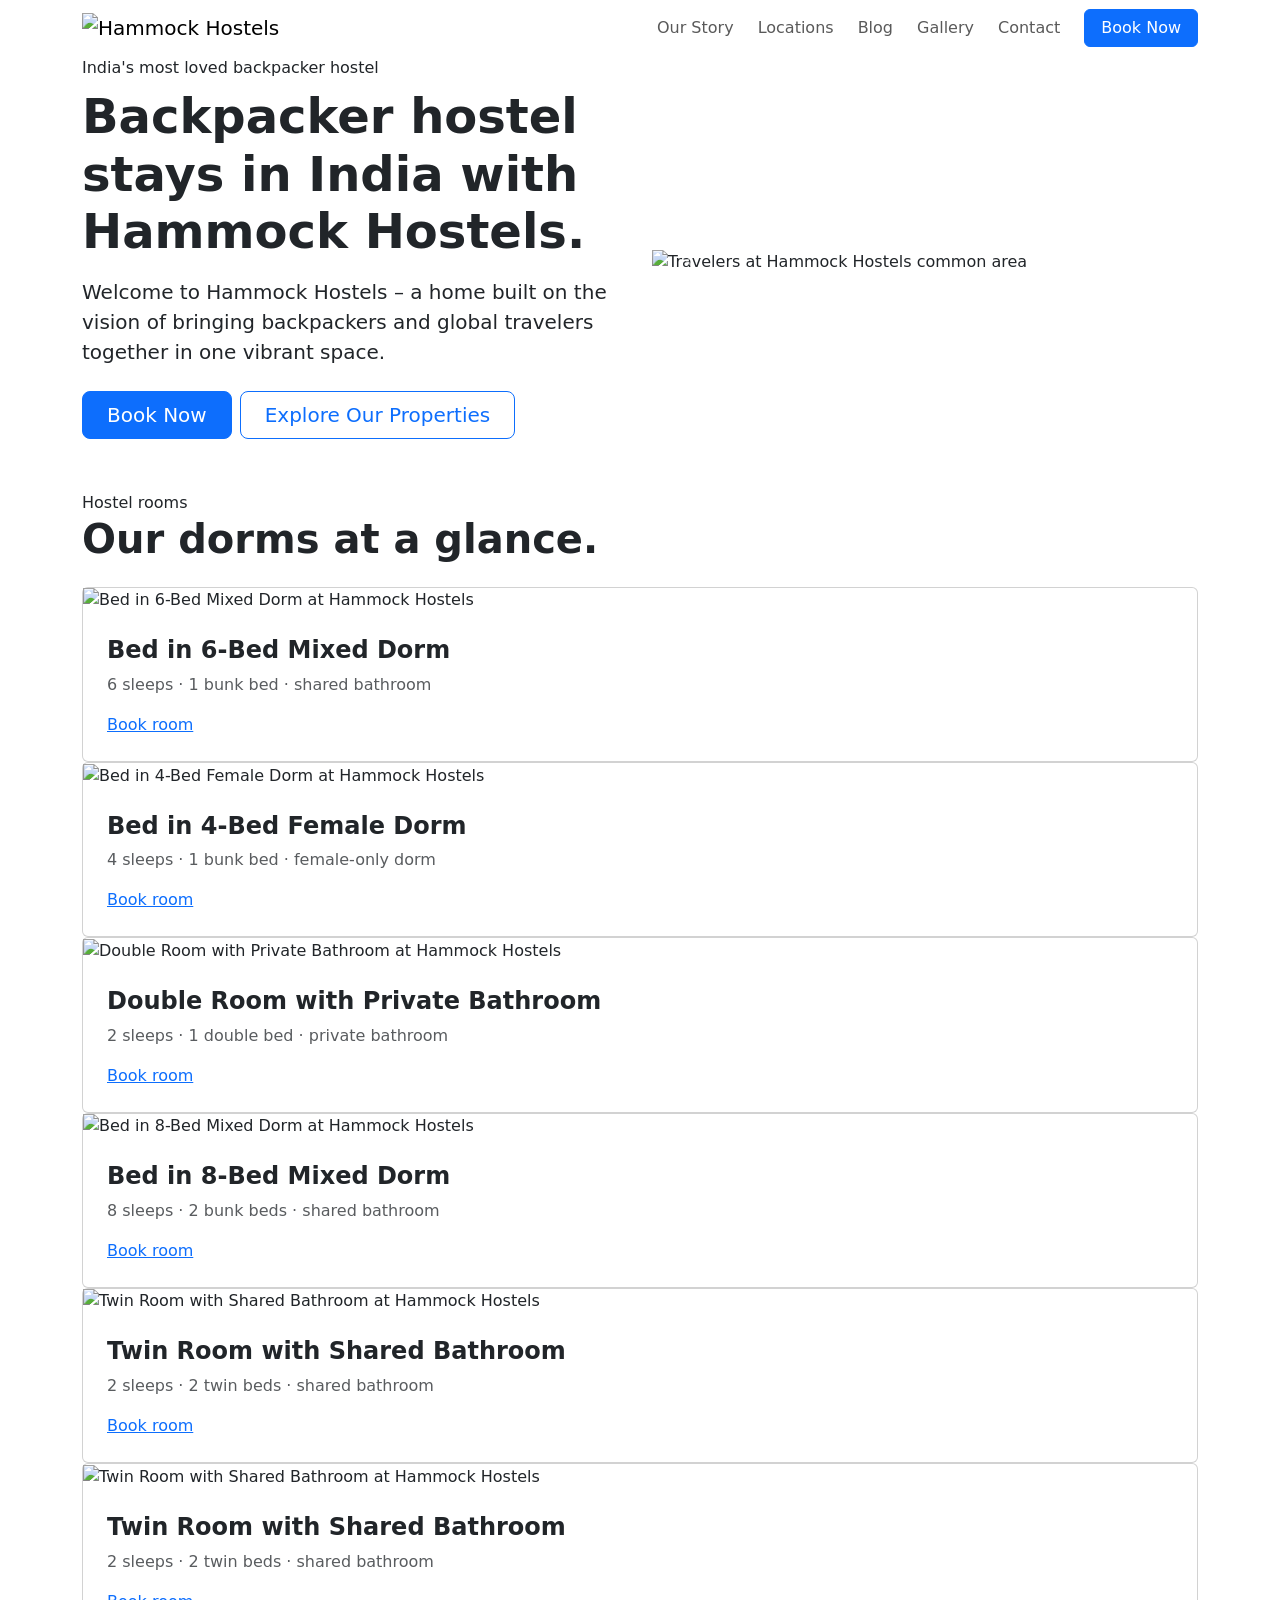
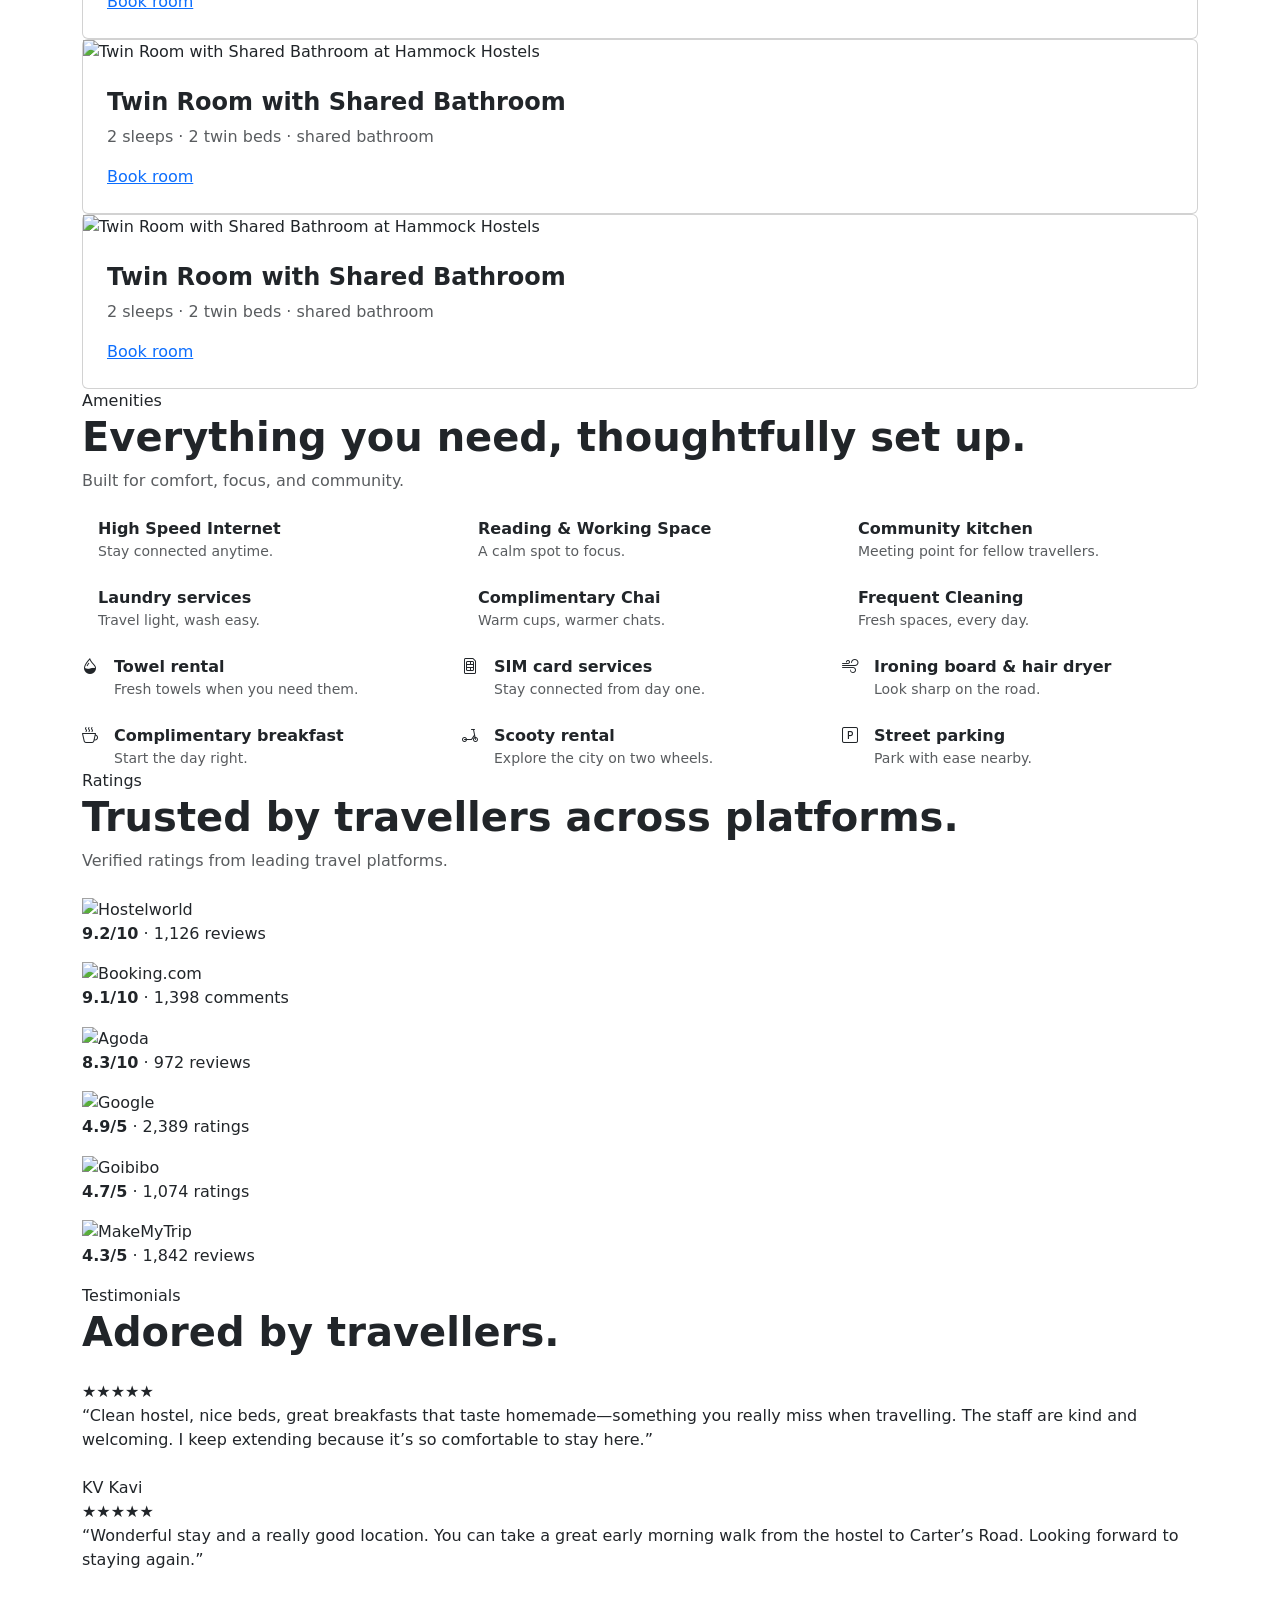
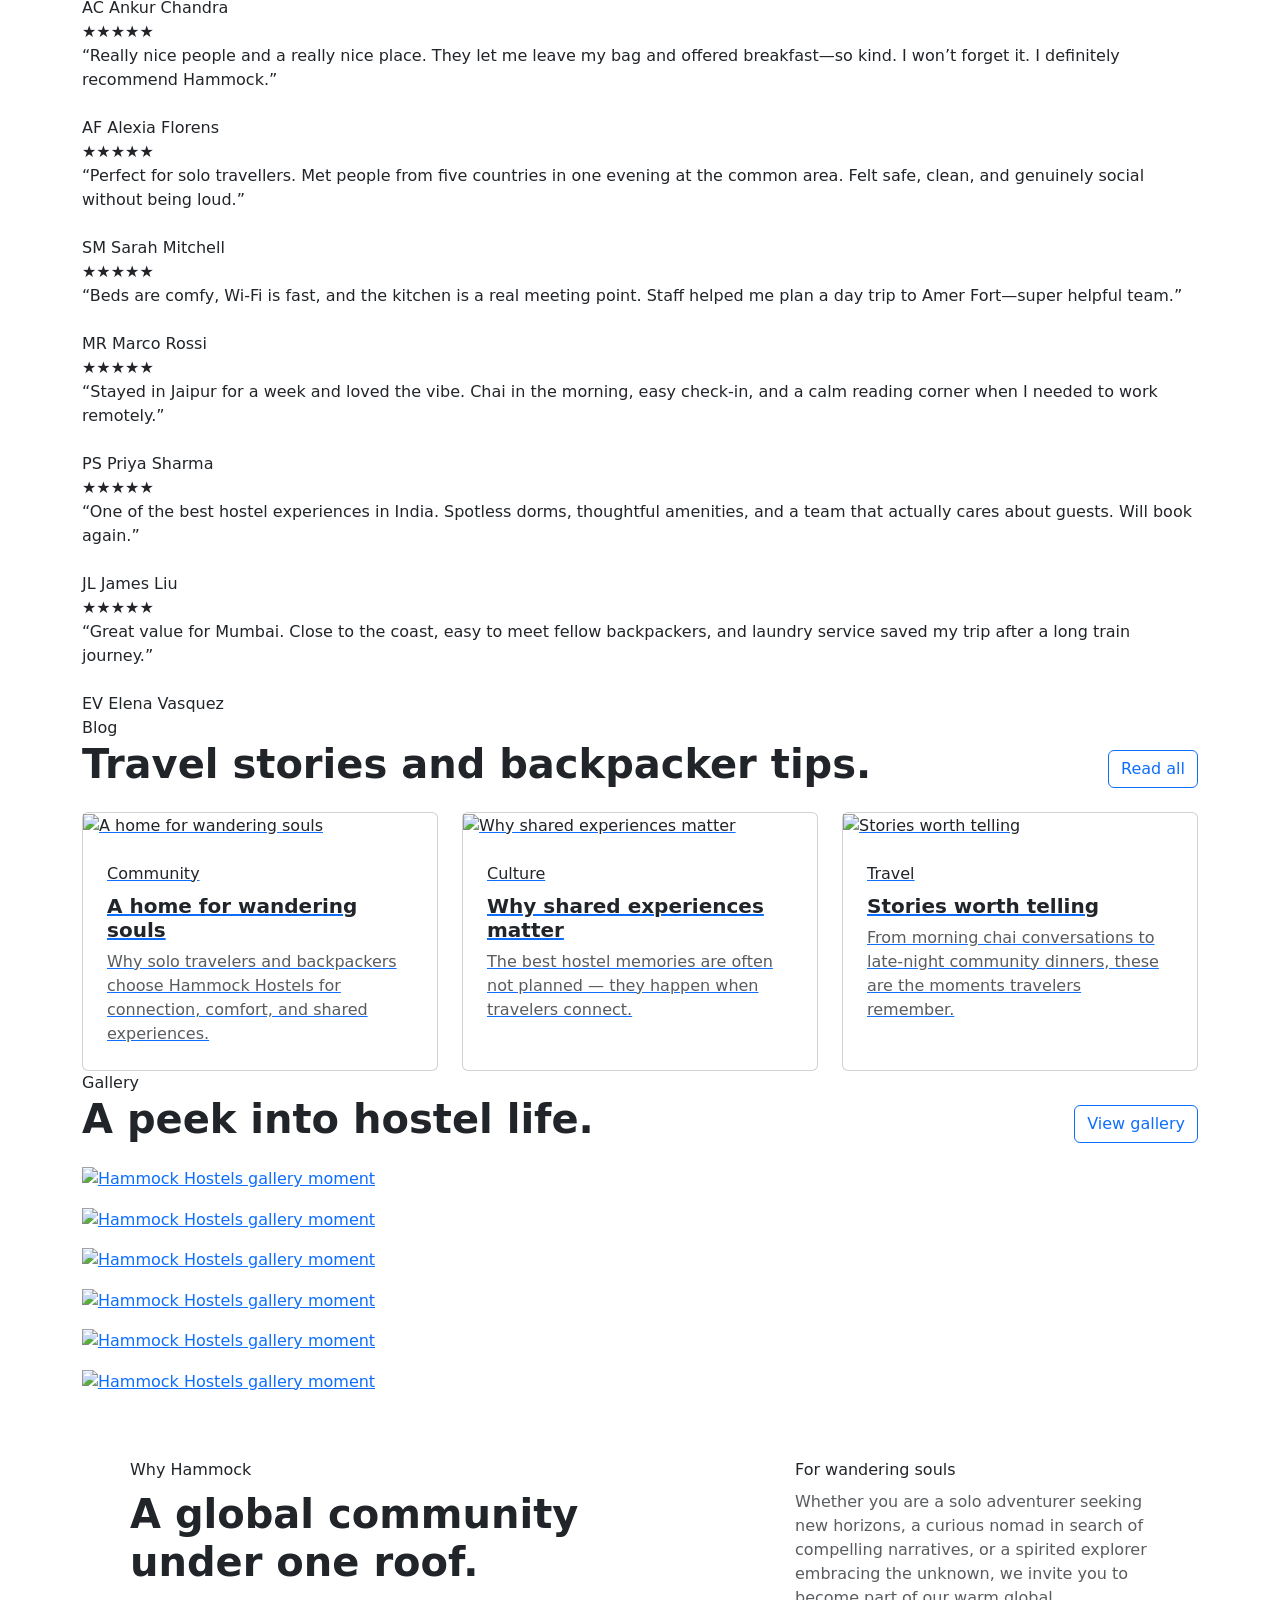
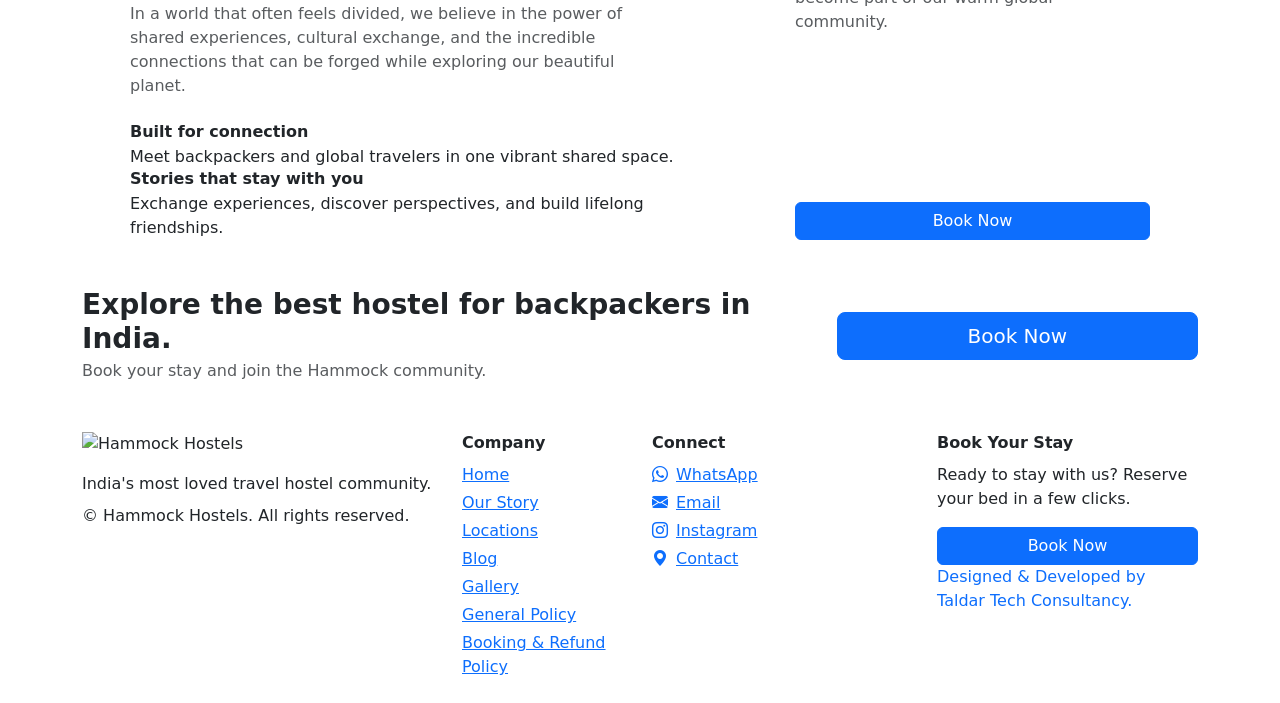
==== index.html @ 4b9c912d "Update navigation links across multiple pages to replace "Our Locations" with "Locations" for improv" ====
<!doctype html>
<html lang="en">
  <head>
    <meta charset="utf-8" />
    <meta name="viewport" content="width=device-width, initial-scale=1" />
    <title>Hammock Hostels | Backpacker Hostel in India</title>
    <meta name="description" content="Stay at Hammock Hostels in India for clean rooms, social spaces, fast Wi-Fi, and a vibrant backpacker community in Jaipur and Mumbai." />

    <link rel="canonical" href="https://hammockhostels.com/" />
    <meta name="robots" content="index, follow" />
    <meta name="author" content="Hammock Hostels" />
    <meta property="og:title" content="Hammock Hostels | Backpacker Hostel in India" />
    <meta property="og:description" content="Stay at Hammock Hostels in India for clean rooms, social spaces, fast Wi-Fi, and a vibrant backpacker community in Jaipur and Mumbai." />
    <meta property="og:type" content="website" />
    <meta property="og:url" content="https://hammockhostels.com/index.html" />
    <meta property="og:image" content="https://hammockhostels.com/assets/logo/hammock-logo-without-letter.png" />
    <meta property="og:site_name" content="Hammock Hostels" />
    <meta name="twitter:card" content="summary_large_image" />
    <meta name="twitter:title" content="Hammock Hostels | Backpacker Hostel in India" />
    <meta name="twitter:description" content="Stay at Hammock Hostels in India for clean rooms, social spaces, fast Wi-Fi, and a vibrant backpacker community in Jaipur and Mumbai." />
    <meta name="twitter:image" content="https://hammockhostels.com/assets/logo/hammock-logo-without-letter.png" />
    <link rel="preload" as="image" href="assets/images/homepage-slider/07.webp" type="image/webp" />


    <link rel="icon" href="assets/logo/hammock-logo-without-letter.png" />
    <link href="https://cdn.jsdelivr.net/npm/bootstrap@5.3.3/dist/css/bootstrap.min.css" rel="stylesheet" />
    <link href="https://cdn.jsdelivr.net/npm/bootstrap-icons@1.11.3/font/bootstrap-icons.min.css" rel="stylesheet" />
    <link href="assets/css/style.css" rel="stylesheet" />
  </head>
  <body class="home-page">
    <nav class="navbar navbar-expand-lg navbar-glass sticky-top">
      <div class="container">
        <a class="navbar-brand d-flex align-items-center gap-2" href="index.html">
          <img loading="lazy" decoding="async" class="brand-logo" src="assets/logo/hammock-logo.png" alt="Hammock Hostels" />
        </a>
        <button class="navbar-toggler" type="button" data-bs-toggle="collapse" data-bs-target="#nav">
          <span class="navbar-toggler-icon"></span>
        </button>
        <div id="nav" class="collapse navbar-collapse">
          <ul class="navbar-nav ms-auto align-items-lg-center gap-lg-2">
            <li class="nav-item"><a class="nav-link" data-nav href="about.html">Our Story</a></li>
            <li class="nav-item"><a class="nav-link" data-nav href="properties.html">Locations</a></li>
            <li class="nav-item"><a class="nav-link" data-nav href="blog.html">Blog</a></li>
            <li class="nav-item"><a class="nav-link" data-nav href="gallery.html">Gallery</a></li>
            <li class="nav-item"><a class="nav-link" data-nav href="contact.html">Contact</a></li>
            <li class="nav-item ms-lg-2">
              <a class="btn btn-primary px-3" data-book-now href="https://live.ipms247.com/booking/book-rooms-hammockhostels">Book Now</a>
            </li>
          </ul>
        </div>
      </div>
    </nav>

    <header class="hero">
      <div class="container">
        <div class="row g-4 align-items-center">
          <div class="col-lg-6">
            <div class="section-heading">
              <div class="section-kicker mb-2">India's most loved backpacker hostel</div>
              <h1 class="display-5 fw-bold display-hero mb-3">Backpacker hostel stays in India with Hammock Hostels.</h1>
              <div class="hero-intro mb-4">
                <p class="lead mb-3">
                  Welcome to Hammock Hostels – a home built on the vision of bringing backpackers and global travelers together in one vibrant space.
                </p>
              </div>
              <div class="d-flex flex-wrap gap-2">
                <a class="btn btn-primary btn-lg px-4" data-book-now href="https://live.ipms247.com/booking/book-rooms-hammockhostels">Book Now</a>
                <a class="btn btn-outline-primary btn-lg px-4" href="properties.html">Explore Our Properties</a>
              </div>
              <div class="d-flex flex-wrap gap-2 mt-4">
                <span class="badge rounded-pill badge-soft px-3 py-2">Google Maps rated 4.9+ stars</span>
                <span class="badge rounded-pill badge-soft px-3 py-2">Community-driven stays</span>
              </div>
            </div>
          </div>
          <div class="col-lg-6">
            <div class="hero-media hero-media-carousel">
              <div
                id="heroCarousel"
                class="carousel slide carousel-fade hero-carousel"
                data-hero-carousel
                data-bs-ride="carousel"
                data-bs-interval="5000"
                data-bs-pause="hover"
              >
                <div class="carousel-indicators">
                  <button type="button" data-bs-target="#heroCarousel" data-bs-slide-to="0" class="active" aria-current="true" aria-label="Slide 1"></button>
                  <button type="button" data-bs-target="#heroCarousel" data-bs-slide-to="1" aria-label="Slide 2"></button>
                  <button type="button" data-bs-target="#heroCarousel" data-bs-slide-to="2" aria-label="Slide 3"></button>
                  <button type="button" data-bs-target="#heroCarousel" data-bs-slide-to="3" aria-label="Slide 4"></button>
                  <button type="button" data-bs-target="#heroCarousel" data-bs-slide-to="4" aria-label="Slide 5"></button>
                </div>
                <div class="carousel-inner">
                  <div class="carousel-item active">
                    <img loading="eager" fetchpriority="high" decoding="async" src="assets/images/homepage-slider/07.webp" alt="Travelers at Hammock Hostels common area" />
                  </div>
                  <div class="carousel-item">
                    <img loading="lazy" decoding="async" src="assets/images/homepage-slider/13.webp" alt="Social spaces at Hammock Hostels" />
                  </div>
                  <div class="carousel-item">
                    <img loading="lazy" decoding="async" src="assets/images/homepage-slider/14.webp" alt="Community moments at Hammock Hostels" />
                  </div>
                  <div class="carousel-item">
                    <img loading="lazy" decoding="async" src="assets/images/homepage-slider/15.webp" alt="Backpacker stay at Hammock Hostels Mumbai" />
                  </div>
                  <div class="carousel-item">
                    <img loading="lazy" decoding="async" src="assets/images/homepage-slider/16.webp" alt="Hammock Hostels Jaipur property" />
                  </div>
                </div>
                <button class="carousel-control-prev" type="button" data-bs-target="#heroCarousel" data-bs-slide="prev" aria-label="Previous slide">
                  <span class="carousel-control-prev-icon" aria-hidden="true"></span>
                </button>
                <button class="carousel-control-next" type="button" data-bs-target="#heroCarousel" data-bs-slide="next" aria-label="Next slide">
                  <span class="carousel-control-next-icon" aria-hidden="true"></span>
                </button>
              </div>
            </div>
            <div class="hero-icons">
              <img loading="lazy" decoding="async" src="assets/icons/logo-pack/Asset_11-94598e03-cb6a-4541-b129-468616b7a096.png" alt="" aria-hidden="true" />
              <img loading="lazy" decoding="async" src="assets/icons/logo-pack/Asset_9-e69c7429-95c8-4aff-b048-982363dd1287.png" alt="" aria-hidden="true" />
              <img loading="lazy" decoding="async" src="assets/icons/logo-pack/Asset_1-8004dfca-614c-4bbd-b723-f529a4e9897b.png" alt="" aria-hidden="true" />
            </div>
          </div>
        </div>
      </div>
    </header>

    <section class="section">
      <div class="container">
        <div class="section-heading mb-4">
          <div class="section-kicker">Hostel rooms</div>
          <h2 class="h1 fw-bold mb-0">Our dorms at a glance.</h2>
        </div>
        <!--
          FEATURED ROOM CARD (template)
          Duplicate a .room-slide block inside .room-track to add more room types.
          Update: image, title, meta line, and booking link.
        -->
        <div class="room-slider" data-room-slider>
          <div class="room-track">
            <div class="room-slide">
              <article class="card card-soft featured-room-card h-100">
                <div class="property-thumb featured-room-media">
                  <img loading="lazy" decoding="async" src="assets/images/homepage-rooms/01.webp" alt="Bed in 6-Bed Mixed Dorm at Hammock Hostels" />
                </div>
                <div class="card-body p-4 d-flex flex-column">
                  <h3 class="h4 fw-bold mb-2">Bed in 6-Bed Mixed Dorm</h3>
                  <p class="featured-room-meta text-muted mb-3">6 sleeps · 1 bunk bed · shared bathroom</p>
                  <div class="mt-auto">
                    <a class="featured-room-link" data-book-now href="https://live.ipms247.com/booking/book-rooms-hammockhostels">Book room</a>
                  </div>
                </div>
              </article>
            </div>
            <div class="room-slide">
              <article class="card card-soft featured-room-card h-100">
                <div class="property-thumb featured-room-media">
                  <img loading="lazy" decoding="async" src="assets/images/homepage-rooms/02.webp" alt="Bed in 4-Bed Female Dorm at Hammock Hostels" />
                </div>
                <div class="card-body p-4 d-flex flex-column">
                  <h3 class="h4 fw-bold mb-2">Bed in 4-Bed Female Dorm</h3>
                  <p class="featured-room-meta text-muted mb-3">4 sleeps · 1 bunk bed · female-only dorm</p>
                  <div class="mt-auto">
                    <a class="featured-room-link" data-book-now href="https://live.ipms247.com/booking/book-rooms-hammockhostels">Book room</a>
                  </div>
                </div>
              </article>
            </div>
            <div class="room-slide">
              <article class="card card-soft featured-room-card h-100">
                <div class="property-thumb featured-room-media">
                  <img loading="lazy" decoding="async" src="assets/images/homepage-rooms/03.webp" alt="Double Room with Private Bathroom at Hammock Hostels" />
                </div>
                <div class="card-body p-4 d-flex flex-column">
                  <h3 class="h4 fw-bold mb-2">Double Room with Private Bathroom</h3>
                  <p class="featured-room-meta text-muted mb-3">2 sleeps · 1 double bed · private bathroom</p>
                  <div class="mt-auto">
                    <a class="featured-room-link" data-book-now href="https://live.ipms247.com/booking/book-rooms-hammockhostels">Book room</a>
                  </div>
                </div>
              </article>
            </div>
            <div class="room-slide">
              <article class="card card-soft featured-room-card h-100">
                <div class="property-thumb featured-room-media">
                  <img loading="lazy" decoding="async" src="assets/images/homepage-rooms/04.webp" alt="Bed in 8-Bed Mixed Dorm at Hammock Hostels" />
                </div>
                <div class="card-body p-4 d-flex flex-column">
                  <h3 class="h4 fw-bold mb-2">Bed in 8-Bed Mixed Dorm</h3>
                  <p class="featured-room-meta text-muted mb-3">8 sleeps · 2 bunk beds · shared bathroom</p>
                  <div class="mt-auto">
                    <a class="featured-room-link" data-book-now href="https://live.ipms247.com/booking/book-rooms-hammockhostels">Book room</a>
                  </div>
                </div>
              </article>
            </div>
            <div class="room-slide">
              <article class="card card-soft featured-room-card h-100">
                <div class="property-thumb featured-room-media">
                  <img loading="lazy" decoding="async" src="assets/images/homepage-rooms/05.webp" alt="Twin Room with Shared Bathroom at Hammock Hostels" />
                </div>
                <div class="card-body p-4 d-flex flex-column">
                  <h3 class="h4 fw-bold mb-2">Twin Room with Shared Bathroom</h3>
                  <p class="featured-room-meta text-muted mb-3">2 sleeps · 2 twin beds · shared bathroom</p>
                  <div class="mt-auto">
                    <a class="featured-room-link" data-book-now href="https://live.ipms247.com/booking/book-rooms-hammockhostels">Book room</a>
                  </div>
                </div>
              </article>
            </div>
            <div class="room-slide">
              <article class="card card-soft featured-room-card h-100">
                <div class="property-thumb featured-room-media">
                  <img loading="lazy" decoding="async" src="assets/images/homepage-rooms/06.webp" alt="Twin Room with Shared Bathroom at Hammock Hostels" />
                </div>
                <div class="card-body p-4 d-flex flex-column">
                  <h3 class="h4 fw-bold mb-2">Twin Room with Shared Bathroom</h3>
                  <p class="featured-room-meta text-muted mb-3">2 sleeps · 2 twin beds · shared bathroom</p>
                  <div class="mt-auto">
                    <a class="featured-room-link" data-book-now href="https://live.ipms247.com/booking/book-rooms-hammockhostels">Book room</a>
                  </div>
                </div>
              </article>
            </div>
            <div class="room-slide">
              <article class="card card-soft featured-room-card h-100">
                <div class="property-thumb featured-room-media">
                  <img loading="lazy" decoding="async" src="assets/images/homepage-rooms/07.webp" alt="Twin Room with Shared Bathroom at Hammock Hostels" />
                </div>
                <div class="card-body p-4 d-flex flex-column">
                  <h3 class="h4 fw-bold mb-2">Twin Room with Shared Bathroom</h3>
                  <p class="featured-room-meta text-muted mb-3">2 sleeps · 2 twin beds · shared bathroom</p>
                  <div class="mt-auto">
                    <a class="featured-room-link" data-book-now href="https://live.ipms247.com/booking/book-rooms-hammockhostels">Book room</a>
                  </div>
                </div>
              </article>
            </div>
            <div class="room-slide">
              <article class="card card-soft featured-room-card h-100">
                <div class="property-thumb featured-room-media">
                  <img loading="lazy" decoding="async" src="assets/images/homepage-rooms/08.webp" alt="Twin Room with Shared Bathroom at Hammock Hostels" />
                </div>
                <div class="card-body p-4 d-flex flex-column">
                  <h3 class="h4 fw-bold mb-2">Twin Room with Shared Bathroom</h3>
                  <p class="featured-room-meta text-muted mb-3">2 sleeps · 2 twin beds · shared bathroom</p>
                  <div class="mt-auto">
                    <a class="featured-room-link" data-book-now href="https://live.ipms247.com/booking/book-rooms-hammockhostels">Book room</a>
                  </div>
                </div>
              </article>
            </div>
          </div>
        </div>
      </div>
    </section>

    <section class="section pt-0">
      <div class="container">
        <div class="section-heading mb-4">
          <div class="section-kicker">Amenities</div>
          <h2 class="h1 fw-bold mb-2">Everything you need, thoughtfully set up.</h2>
          <p class="text-muted mb-0">Built for comfort, focus, and community.</p>
        </div>
        <div class="row g-3 g-md-4 amenities-grid">
          <div class="col-12 col-sm-6 col-lg-4">
            <div class="icon-tile">
              <div class="d-flex gap-3">
                <div class="icon-circle"><img src="assets/icons/wifi.png" alt="" aria-hidden="true" /></div>
                <div>
                  <div class="fw-semibold">High Speed Internet</div>
                  <div class="text-muted small">Stay connected anytime.</div>
                </div>
              </div>
            </div>
          </div>
          <div class="col-12 col-sm-6 col-lg-4">
            <div class="icon-tile">
              <div class="d-flex gap-3">
                <div class="icon-circle"><img src="assets/icons/laptop.png" alt="" aria-hidden="true" /></div>
                <div>
                  <div class="fw-semibold">Reading &amp; Working Space</div>
                  <div class="text-muted small">A calm spot to focus.</div>
                </div>
              </div>
            </div>
          </div>
          <div class="col-12 col-sm-6 col-lg-4">
            <div class="icon-tile">
              <div class="d-flex gap-3">
                <div class="icon-circle"><img src="assets/icons/kitchen.png" alt="" aria-hidden="true" /></div>
                <div>
                  <div class="fw-semibold">Community kitchen</div>
                  <div class="text-muted small">Meeting point for fellow travellers.</div>
                </div>
              </div>
            </div>
          </div>
          <div class="col-12 col-sm-6 col-lg-4">
            <div class="icon-tile">
              <div class="d-flex gap-3">
                <div class="icon-circle"><img src="assets/icons/washing.png" alt="" aria-hidden="true" /></div>
                <div>
                  <div class="fw-semibold">Laundry services</div>
                  <div class="text-muted small">Travel light, wash easy.</div>
                </div>
              </div>
            </div>
          </div>
          <div class="col-12 col-sm-6 col-lg-4">
            <div class="icon-tile">
              <div class="d-flex gap-3">
                <div class="icon-circle"><img src="assets/icons/tea.png" alt="" aria-hidden="true" /></div>
                <div>
                  <div class="fw-semibold">Complimentary Chai</div>
                  <div class="text-muted small">Warm cups, warmer chats.</div>
                </div>
              </div>
            </div>
          </div>
          <div class="col-12 col-sm-6 col-lg-4">
            <div class="icon-tile">
              <div class="d-flex gap-3">
                <div class="icon-circle"><img src="assets/icons/cleaning.png" alt="" aria-hidden="true" /></div>
                <div>
                  <div class="fw-semibold">Frequent Cleaning</div>
                  <div class="text-muted small">Fresh spaces, every day.</div>
                </div>
              </div>
            </div>
          </div>
          <div class="col-12 col-sm-6 col-lg-4">
            <div class="icon-tile">
              <div class="d-flex gap-3">
                <div class="icon-circle" aria-hidden="true"><i class="bi bi-droplet-half"></i></div>
                <div>
                  <div class="fw-semibold">Towel rental</div>
                  <div class="text-muted small">Fresh towels when you need them.</div>
                </div>
              </div>
            </div>
          </div>
          <div class="col-12 col-sm-6 col-lg-4">
            <div class="icon-tile">
              <div class="d-flex gap-3">
                <div class="icon-circle" aria-hidden="true"><i class="bi bi-sim"></i></div>
                <div>
                  <div class="fw-semibold">SIM card services</div>
                  <div class="text-muted small">Stay connected from day one.</div>
                </div>
              </div>
            </div>
          </div>
          <div class="col-12 col-sm-6 col-lg-4">
            <div class="icon-tile">
              <div class="d-flex gap-3">
                <div class="icon-circle" aria-hidden="true"><i class="bi bi-wind"></i></div>
                <div>
                  <div class="fw-semibold">Ironing board &amp; hair dryer</div>
                  <div class="text-muted small">Look sharp on the road.</div>
                </div>
              </div>
            </div>
          </div>
          <div class="col-12 col-sm-6 col-lg-4">
            <div class="icon-tile">
              <div class="d-flex gap-3">
                <div class="icon-circle" aria-hidden="true"><i class="bi bi-cup-hot"></i></div>
                <div>
                  <div class="fw-semibold">Complimentary breakfast</div>
                  <div class="text-muted small">Start the day right.</div>
                </div>
              </div>
            </div>
          </div>
          <div class="col-12 col-sm-6 col-lg-4">
            <div class="icon-tile">
              <div class="d-flex gap-3">
                <div class="icon-circle" aria-hidden="true"><i class="bi bi-scooter"></i></div>
                <div>
                  <div class="fw-semibold">Scooty rental</div>
                  <div class="text-muted small">Explore the city on two wheels.</div>
                </div>
              </div>
            </div>
          </div>
          <div class="col-12 col-sm-6 col-lg-4">
            <div class="icon-tile">
              <div class="d-flex gap-3">
                <div class="icon-circle" aria-hidden="true"><i class="bi bi-p-square"></i></div>
                <div>
                  <div class="fw-semibold">Street parking</div>
                  <div class="text-muted small">Park with ease nearby.</div>
                </div>
              </div>
            </div>
          </div>
        </div>
      </div>
    </section>

    <section class="section pt-0">
      <div class="container">
        <div class="section-heading mb-4">
          <div class="section-kicker">Ratings</div>
          <h2 class="h1 fw-bold mb-2">Trusted by travellers across platforms.</h2>
          <p class="text-muted mb-0">Verified ratings from leading travel platforms.</p>
        </div>
        <div class="rating-slider" data-rating-slider>
          <div class="rating-track">
            <article class="rating-item">
              <img loading="lazy" decoding="async" src="assets/rating/hw.png" alt="Hostelworld" />
              <p><strong>9.2/10</strong> · 1,126 reviews</p>
            </article>
            <article class="rating-item">
              <img loading="lazy" decoding="async" src="assets/rating/bookingcom.png" alt="Booking.com" />
              <p><strong>9.1/10</strong> · 1,398 comments</p>
            </article>
            <article class="rating-item">
              <img loading="lazy" decoding="async" src="assets/rating/agoda.png" alt="Agoda" />
              <p><strong>8.3/10</strong> · 972 reviews</p>
            </article>
            <article class="rating-item">
              <img loading="lazy" decoding="async" src="assets/rating/google.png" alt="Google" />
              <p><strong>4.9/5</strong> · 2,389 ratings</p>
            </article>
            <article class="rating-item">
              <img loading="lazy" decoding="async" src="assets/rating/goibibo.png" alt="Goibibo" />
              <p><strong>4.7/5</strong> · 1,074 ratings</p>
            </article>
            <article class="rating-item">
              <img loading="lazy" decoding="async" src="assets/rating/mmt.png" alt="MakeMyTrip" />
              <p><strong>4.3/5</strong> · 1,842 reviews</p>
            </article>
            <!-- <article class="rating-item">
              <img loading="lazy" decoding="async" src="assets/rating/expedia.png" alt="Expedia" />
              <p><strong>9.6/10</strong> · 460 notes</p>
            </article>
            <article class="rating-item">
              <img loading="lazy" decoding="async" src="assets/rating/tripadvisor.png" alt="Tripadvisor" />
              <p><strong>4.5/5</strong> · 836 reviews</p>
            </article> -->
          </div>
        </div>
      </div>
    </section>

    <section class="section pt-0">
      <div class="container">
        <div class="d-flex align-items-end justify-content-between gap-3 mb-4">
          <div class="section-heading">
            <div class="section-kicker">Testimonials</div>
            <h2 class="h1 fw-bold mb-0">Adored by travellers.</h2>
          </div>
        </div>
        <div class="testimonial-slider" data-testimonial-slider>
          <div class="testimonial-track">
            <article class="testimonial-slide">
              <div class="testimonial-card h-100">
                <div class="testimonial-stars" aria-label="5 out of 5 stars">★★★★★</div>
                <p class="testimonial-quote mb-4">“Clean hostel, nice beds, great breakfasts that taste homemade—something you really miss when travelling. The staff are kind and welcoming. I keep extending because it’s so comfortable to stay here.”</p>
                <div class="testimonial-person">
                  <span class="testimonial-avatar">KV</span>
                  <span class="testimonial-name">Kavi</span>
                </div>
              </div>
            </article>
            <article class="testimonial-slide">
              <div class="testimonial-card h-100">
                <div class="testimonial-stars" aria-label="5 out of 5 stars">★★★★★</div>
                <p class="testimonial-quote mb-4">“Wonderful stay and a really good location. You can take a great early morning walk from the hostel to Carter’s Road. Looking forward to staying again.”</p>
                <div class="testimonial-person">
                  <span class="testimonial-avatar">AC</span>
                  <span class="testimonial-name">Ankur Chandra</span>
                </div>
              </div>
            </article>
            <article class="testimonial-slide">
              <div class="testimonial-card h-100">
                <div class="testimonial-stars" aria-label="5 out of 5 stars">★★★★★</div>
                <p class="testimonial-quote mb-4">“Really nice people and a really nice place. They let me leave my bag and offered breakfast—so kind. I won’t forget it. I definitely recommend Hammock.”</p>
                <div class="testimonial-person">
                  <span class="testimonial-avatar">AF</span>
                  <span class="testimonial-name">Alexia Florens</span>
                </div>
              </div>
            </article>
            <article class="testimonial-slide">
              <div class="testimonial-card h-100">
                <div class="testimonial-stars" aria-label="5 out of 5 stars">★★★★★</div>
                <p class="testimonial-quote mb-4">“Perfect for solo travellers. Met people from five countries in one evening at the common area. Felt safe, clean, and genuinely social without being loud.”</p>
                <div class="testimonial-person">
                  <span class="testimonial-avatar">SM</span>
                  <span class="testimonial-name">Sarah Mitchell</span>
                </div>
              </div>
            </article>
            <article class="testimonial-slide">
              <div class="testimonial-card h-100">
                <div class="testimonial-stars" aria-label="5 out of 5 stars">★★★★★</div>
                <p class="testimonial-quote mb-4">“Beds are comfy, Wi-Fi is fast, and the kitchen is a real meeting point. Staff helped me plan a day trip to Amer Fort—super helpful team.”</p>
                <div class="testimonial-person">
                  <span class="testimonial-avatar">MR</span>
                  <span class="testimonial-name">Marco Rossi</span>
                </div>
              </div>
            </article>
            <article class="testimonial-slide">
              <div class="testimonial-card h-100">
                <div class="testimonial-stars" aria-label="5 out of 5 stars">★★★★★</div>
                <p class="testimonial-quote mb-4">“Stayed in Jaipur for a week and loved the vibe. Chai in the morning, easy check-in, and a calm reading corner when I needed to work remotely.”</p>
                <div class="testimonial-person">
                  <span class="testimonial-avatar">PS</span>
                  <span class="testimonial-name">Priya Sharma</span>
                </div>
              </div>
            </article>
            <article class="testimonial-slide">
              <div class="testimonial-card h-100">
                <div class="testimonial-stars" aria-label="5 out of 5 stars">★★★★★</div>
                <p class="testimonial-quote mb-4">“One of the best hostel experiences in India. Spotless dorms, thoughtful amenities, and a team that actually cares about guests. Will book again.”</p>
                <div class="testimonial-person">
                  <span class="testimonial-avatar">JL</span>
                  <span class="testimonial-name">James Liu</span>
                </div>
              </div>
            </article>
            <article class="testimonial-slide">
              <div class="testimonial-card h-100">
                <div class="testimonial-stars" aria-label="5 out of 5 stars">★★★★★</div>
                <p class="testimonial-quote mb-4">“Great value for Mumbai. Close to the coast, easy to meet fellow backpackers, and laundry service saved my trip after a long train journey.”</p>
                <div class="testimonial-person">
                  <span class="testimonial-avatar">EV</span>
                  <span class="testimonial-name">Elena Vasquez</span>
                </div>
              </div>
            </article>
          </div>
        </div>
      </div>
    </section>

    <section class="section pt-0">
      <div class="container">
        <div class="d-flex align-items-end justify-content-between gap-3 mb-4">
          <div class="section-heading">
            <div class="section-kicker">Blog</div>
            <h2 class="h1 fw-bold mb-0">Travel stories and backpacker tips.</h2>
          </div>
          <a class="btn btn-outline-primary d-none d-md-inline-flex" href="blog.html">Read all</a>
        </div>
        <div class="row g-4">
          <div class="col-md-4">
            <a class="blog-preview-link" href="blog-wandering-souls.html">
              <article class="card card-soft h-100 blog-preview-card">
                <div class="blog-thumb">
                  <img loading="lazy" decoding="async" src="assets/images/hammock-03.webp" alt="A home for wandering souls" />
                </div>
                <div class="card-body p-4">
                  <div class="section-kicker mb-2">Community</div>
                  <h3 class="h5 fw-bold">A home for wandering souls</h3>
                  <p class="text-muted mb-0">Why solo travelers and backpackers choose Hammock Hostels for connection, comfort, and shared experiences.</p>
                </div>
              </article>
            </a>
          </div>
          <div class="col-md-4">
            <a class="blog-preview-link" href="blog-shared-experiences.html">
              <article class="card card-soft h-100 blog-preview-card">
                <div class="blog-thumb">
                  <img loading="lazy" decoding="async" src="assets/images/hammock-04.webp" alt="Why shared experiences matter" />
                </div>
                <div class="card-body p-4">
                  <div class="section-kicker mb-2">Culture</div>
                  <h3 class="h5 fw-bold">Why shared experiences matter</h3>
                  <p class="text-muted mb-0">The best hostel memories are often not planned — they happen when travelers connect.</p>
                </div>
              </article>
            </a>
          </div>
          <div class="col-md-4">
            <a class="blog-preview-link" href="blog-stories-worth-telling.html">
              <article class="card card-soft h-100 blog-preview-card">
                <div class="blog-thumb">
                  <img loading="lazy" decoding="async" src="assets/images/hammock-05.webp" alt="Stories worth telling" />
                </div>
                <div class="card-body p-4">
                  <div class="section-kicker mb-2">Travel</div>
                  <h3 class="h5 fw-bold">Stories worth telling</h3>
                  <p class="text-muted mb-0">From morning chai conversations to late-night community dinners, these are the moments travelers remember.</p>
                </div>
              </article>
            </a>
          </div>
        </div>
        <div class="d-md-none mt-4">
          <a class="btn btn-outline-primary w-100" href="blog.html">Read all posts</a>
        </div>
      </div>
    </section>

    <section class="section pt-0">
      <div class="container">
        <div class="d-flex align-items-end justify-content-between gap-3 mb-4">
          <div class="section-heading">
            <div class="section-kicker">Gallery</div>
            <h2 class="h1 fw-bold mb-0">A peek into hostel life.</h2>
          </div>
          <a class="btn btn-outline-primary d-none d-md-inline-flex" href="gallery.html">View gallery</a>
        </div>
        <div class="home-gallery-smart">
          <figure class="home-gallery-item">
            <a class="gallery-clickable" href="assets/images/gallery/12.webp" data-gallery-item data-gallery-group="home" data-gallery-alt="Hammock Hostels gallery moment">
              <img loading="lazy" decoding="async" src="assets/images/gallery/12.webp" alt="Hammock Hostels gallery moment" />
            </a>
          </figure>
          <figure class="home-gallery-item">
            <a class="gallery-clickable" href="assets/images/gallery/08.webp" data-gallery-item data-gallery-group="home" data-gallery-alt="Hammock Hostels gallery moment">
              <img loading="lazy" decoding="async" src="assets/images/gallery/08.webp" alt="Hammock Hostels gallery moment" />
            </a>
          </figure>
          <figure class="home-gallery-item">
            <a class="gallery-clickable" href="assets/images/gallery/09.webp" data-gallery-item data-gallery-group="home" data-gallery-alt="Hammock Hostels gallery moment">
              <img loading="lazy" decoding="async" src="assets/images/gallery/09.webp" alt="Hammock Hostels gallery moment" />
            </a>
          </figure>
          <figure class="home-gallery-item">
            <a class="gallery-clickable" href="assets/images/gallery/05.webp" data-gallery-item data-gallery-group="home" data-gallery-alt="Hammock Hostels gallery moment">
              <img loading="lazy" decoding="async" src="assets/images/gallery/05.webp" alt="Hammock Hostels gallery moment" />
            </a>
          </figure>
          <figure class="home-gallery-item">
            <a class="gallery-clickable" href="assets/images/gallery/10.webp" data-gallery-item data-gallery-group="home" data-gallery-alt="Hammock Hostels gallery moment">
              <img loading="lazy" decoding="async" src="assets/images/gallery/10.webp" alt="Hammock Hostels gallery moment" />
            </a>
          </figure>
          <figure class="home-gallery-item">
            <a class="gallery-clickable" href="assets/images/gallery/11.webp" data-gallery-item data-gallery-group="home" data-gallery-alt="Hammock Hostels gallery moment">
              <img loading="lazy" decoding="async" src="assets/images/gallery/11.webp" alt="Hammock Hostels gallery moment" />
            </a>
          </figure>
        </div>
        <div class="d-md-none mt-4">
          <a class="btn btn-outline-primary w-100" href="gallery.html">View gallery</a>
        </div>
      </div>
    </section>

    <section class="section pt-0">
      <div class="container">
        <div class="row g-4">
          <div class="col-lg-7">
            <div class="hero-card p-4 p-lg-5 why-hammock-main h-100">
              <div class="section-kicker mb-2">Why Hammock</div>
              <h2 class="h1 fw-bold mb-3">A global community under one roof.</h2>
              <p class="text-muted mb-4">
                In a world that often feels divided, we believe in the power of shared experiences, cultural exchange,
                and the incredible connections that can be forged while exploring our beautiful planet.
              </p>
              <div class="why-hammock-points">
                <div class="why-point">
                  <h3 class="h6 fw-bold mb-1">Built for connection</h3>
                  <p class="mb-0">Meet backpackers and global travelers in one vibrant shared space.</p>
                </div>
                <div class="why-point">
                  <h3 class="h6 fw-bold mb-1">Stories that stay with you</h3>
                  <p class="mb-0">Exchange experiences, discover perspectives, and build lifelong friendships.</p>
                </div>
              </div>
            </div>
          </div>
          <div class="col-lg-5">
            <div class="hero-card p-4 p-lg-5 why-hammock-side h-100 d-flex flex-column">
              <div class="section-kicker mb-2">For wandering souls</div>
              <p class="text-muted mb-4">
                Whether you are a solo adventurer seeking new horizons, a curious nomad in search of compelling narratives,
                or a spirited explorer embracing the unknown, we invite you to become part of our warm global community.
              </p>
              <div class="why-hammock-badges mb-4">
                <span class="badge rounded-pill badge-soft px-3 py-2">Solo-friendly</span>
                <span class="badge rounded-pill badge-soft px-3 py-2">Community-led</span>
                <span class="badge rounded-pill badge-soft px-3 py-2">4.9+ rating</span>
              </div>
              <div class="mt-auto">
                <a class="btn btn-primary w-100" data-book-now href="https://live.ipms247.com/booking/book-rooms-hammockhostels">Book Now</a>
              </div>
            </div>
          </div>
        </div>
      </div>
    </section>

    <section class="section pt-0">
      <div class="container">
        <div class="cta-band">
          <div class="row g-3 align-items-center">
            <div class="col-lg-8">
              <h2 class="h3 fw-bold mb-1">Explore the best hostel for backpackers in India.</h2>
              <p class="text-muted mb-0">Book your stay and join the Hammock community.</p>
            </div>
            <div class="col-lg-4 text-lg-end">
              <a class="btn btn-primary btn-lg w-100 w-lg-auto px-4" data-book-now href="https://live.ipms247.com/booking/book-rooms-hammockhostels">Book Now</a>
            </div>
          </div>
        </div>
      </div>
    </section>
    <footer class="pt-5 pb-4">
      <div class="container">
        <div class="row g-4 align-items-start footer-grid">
          <div class="col-lg-4">
            <img loading="lazy" decoding="async" class="footer-logo" src="assets/logo/hammock-logo.png" alt="Hammock Hostels" />
            <p class="mt-3 mb-2 fineprint">India's most loved travel hostel community.</p>
            <p class="mb-0 fineprint">© <span data-current-year></span> Hammock Hostels. All rights reserved.</p>
          </div>

          <div class="col-6 col-md-4 col-lg-2">
            <div class="fw-semibold mb-2">Company</div>
            <div class="d-grid gap-1">
              <a href="index.html">Home</a>
              <a href="about.html">Our Story</a>
              <a href="properties.html">Locations</a>
              <a href="blog.html">Blog</a>
              <a href="gallery.html">Gallery</a>
              <a href="general-policy.html">General Policy</a>
              <a href="booking-refund-policy.html">Booking &amp; Refund Policy</a>
            </div>
          </div>

          <div class="col-6 col-md-4 col-lg-3">
            <div class="fw-semibold mb-2">Connect</div>
            <div class="d-grid gap-1 footer-social-links">
              <a href="https://wa.me/+919152216941" target="_blank" rel="noopener noreferrer"><i class="bi bi-whatsapp me-2" aria-hidden="true"></i>WhatsApp</a>
              <a href="mailto:hello@hammockhostels.com"><i class="bi bi-envelope-fill me-2" aria-hidden="true"></i>Email</a>
              <a href="https://www.instagram.com/hammock.hostels?igsh=cXl5Z3djZmlzbGJj" target="_blank" rel="noopener noreferrer"><i class="bi bi-instagram me-2" aria-hidden="true"></i>Instagram</a>
              <a href="contact.html"><i class="bi bi-geo-alt-fill me-2" aria-hidden="true"></i>Contact</a>
            </div>
          </div>

          <div class="col-md-4 col-lg-3">
            <div class="fw-semibold mb-2">Book Your Stay</div>
            <p class="fineprint mb-3">Ready to stay with us? Reserve your bed in a few clicks.</p>
            <a class="btn btn-primary w-100" data-book-now href="https://live.ipms247.com/booking/book-rooms-hammockhostels">Book Now</a>
            <a class="fineprint d-inline-block text-decoration-none" href="https://taldartechconsultancy.com" target="_blank" rel="noopener noreferrer">Designed &amp; Developed by Taldar Tech Consultancy.</a>
          </div>
        </div>
      </div>
    </footer>

    <script src="https://cdn.jsdelivr.net/npm/bootstrap@5.3.3/dist/js/bootstrap.bundle.min.js"></script>
    <script src="assets/js/main.js"></script>
  </body>
</html>
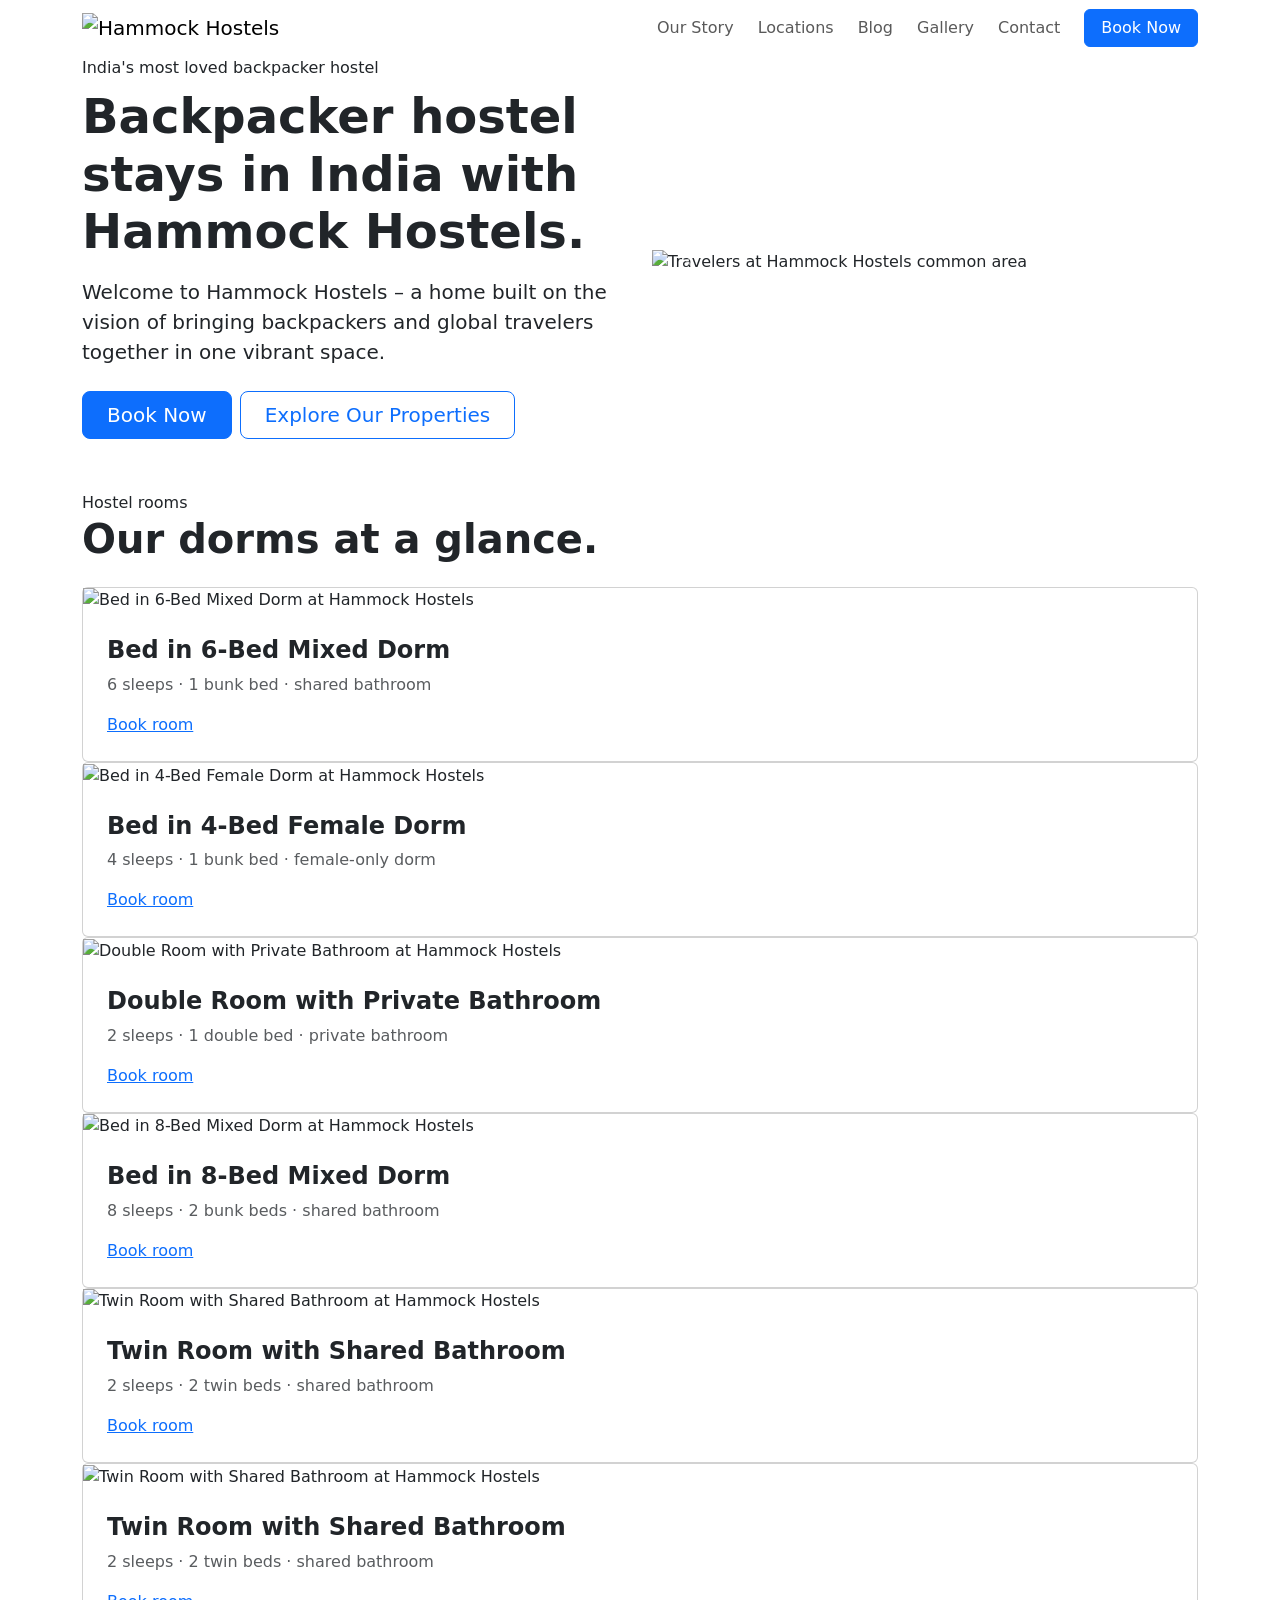
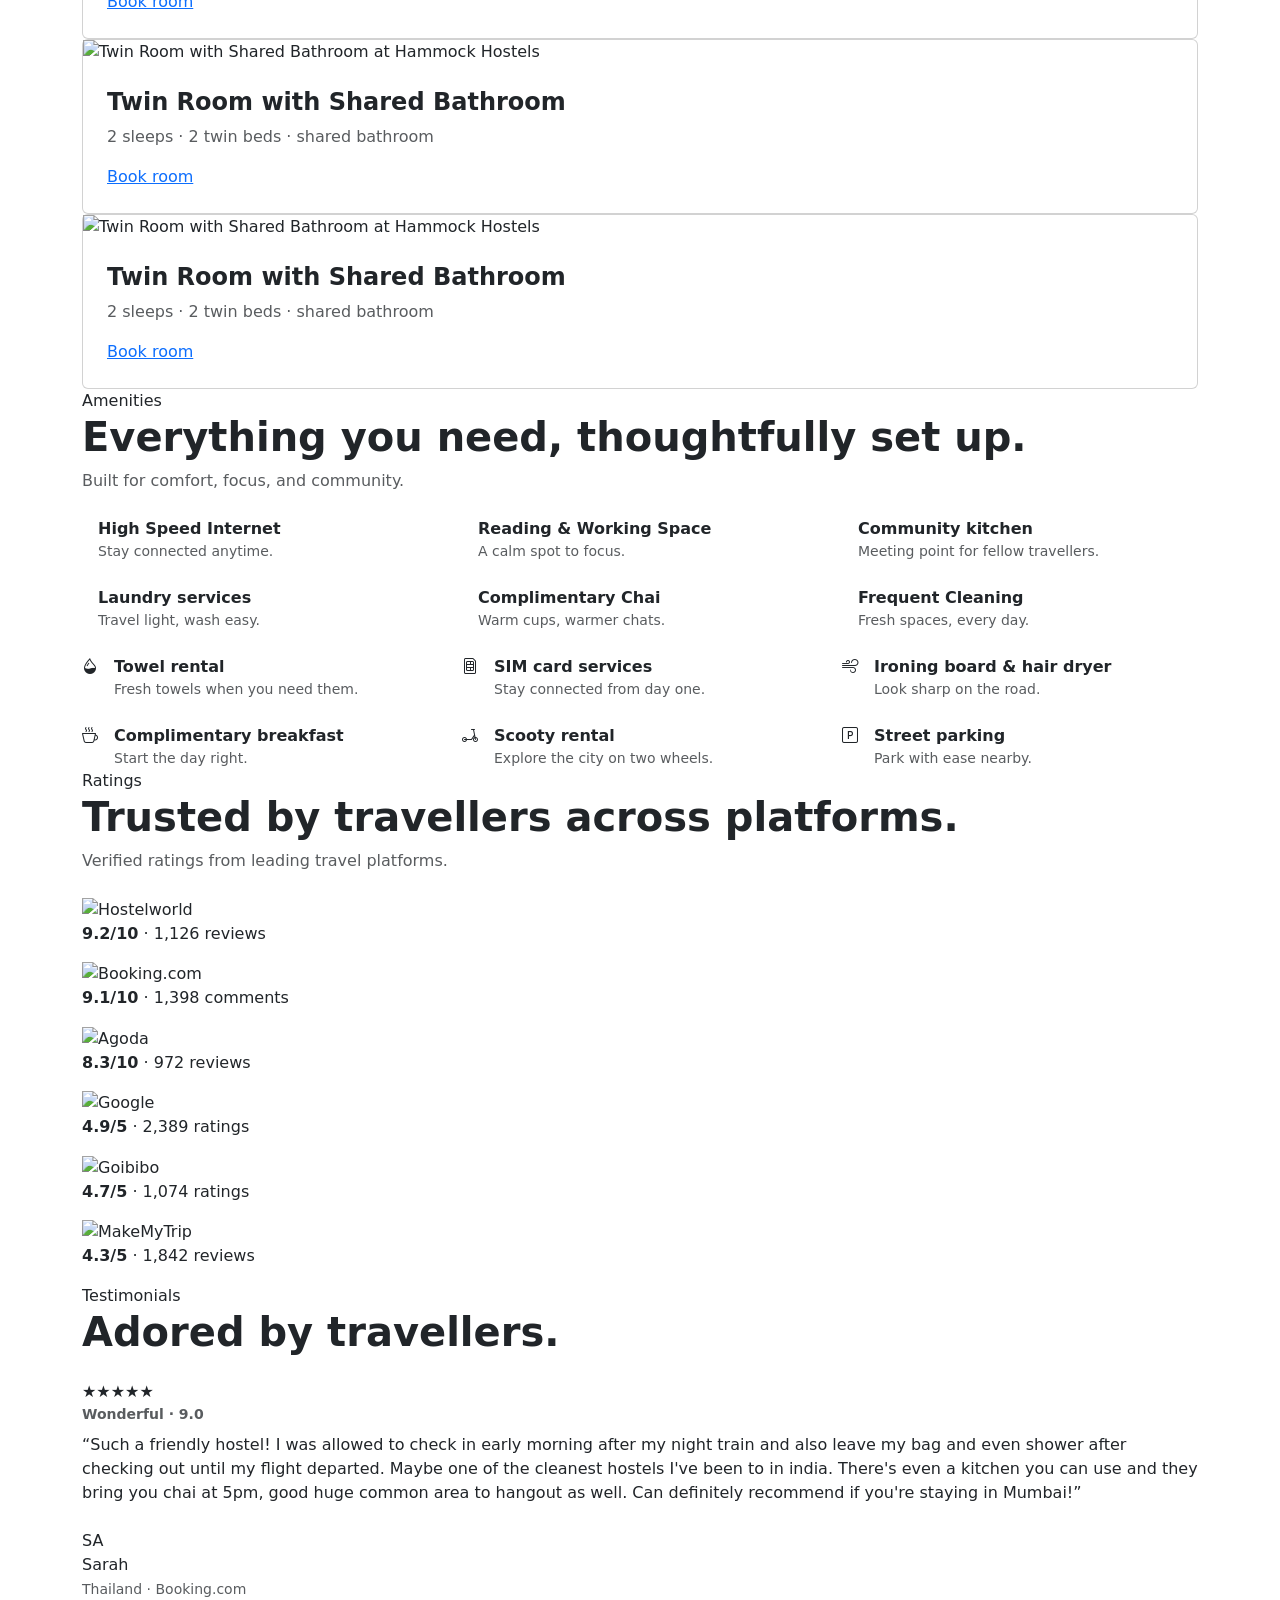
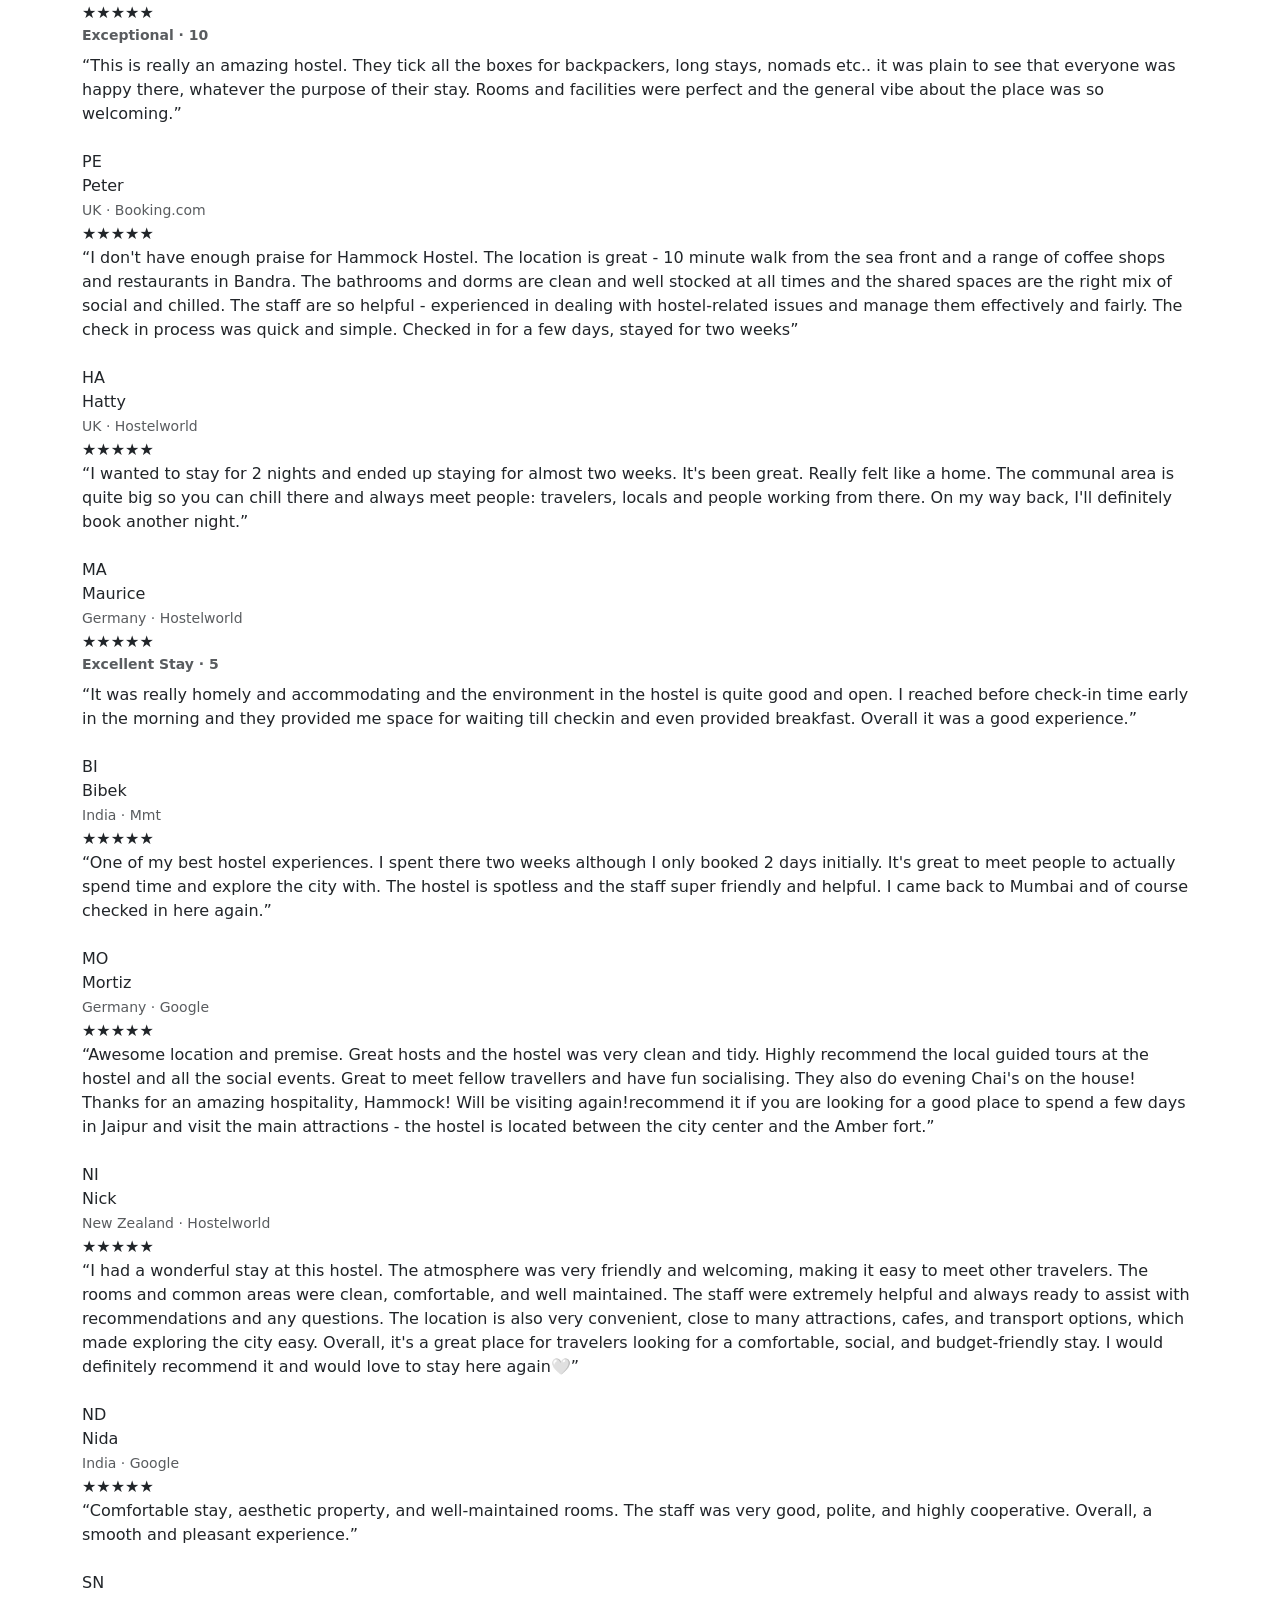
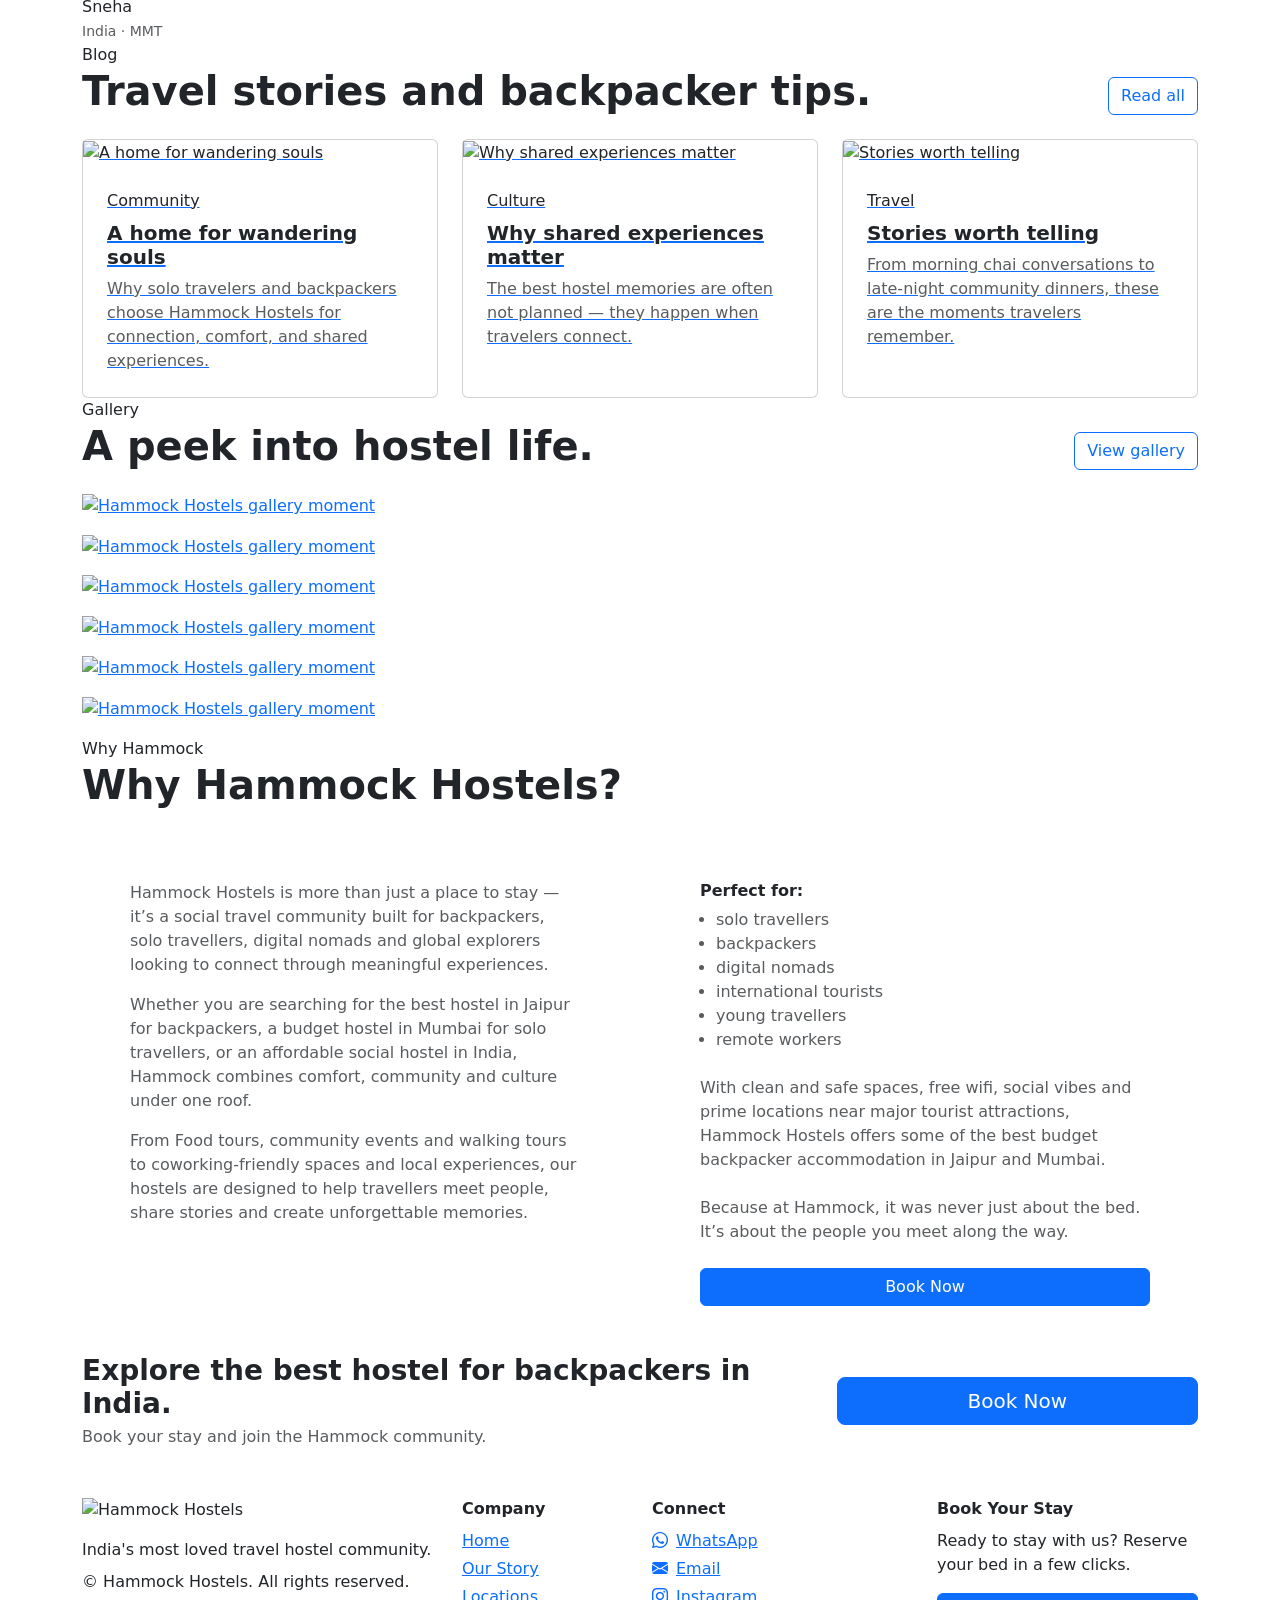
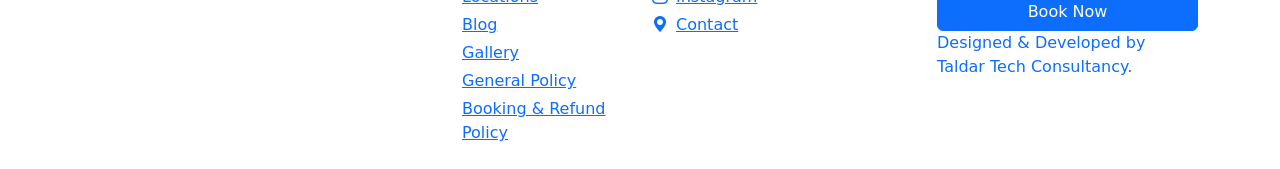
==== commit 62e72fc5: "Revise about.html content to enhance storytelling and emotional connection; update section titles an" ====
--- a/index.html
+++ b/index.html
@@ -455,83 +455,151 @@
         </div>
         <div class="testimonial-slider" data-testimonial-slider>
           <div class="testimonial-track">
+            <!-- <article class="testimonial-slide">
+              <div class="testimonial-card h-100">
+                <div class="testimonial-stars" aria-hidden="true">★★★★★</div>
+                <p class="testimonial-rating small fw-semibold text-muted mb-2">Exceptional · 10</p>
+                <p class="testimonial-quote mb-4">&ldquo;Staying at HammockHostels was honestly one of the warmest hostel experiences I've had. The staff, especially Arjun, was extremely friendly and welcoming. What I loved most was that he treated every guest with the same kindness and patience, making everyone feel comfortable and at home. Being a Malayali myself, I felt even more at ease talking with him 😊 The atmosphere of the hostel was very peaceful and calm, something I didn't expect in a busy place like Bandra. Considering the price and the location, the facilities they provide are truly commendable. I genuinely don't think you can find such a comfortable and well-maintained hostel this easily in areas like Bandra or Khar at this rate. Even though I chose a mixed dorm, I never faced any discomfort. All the hostel mates were decent, pleasant, respectful, and cooperative. I also really liked the common spaces — especially the area near the kitchen where people can chill or smoke, and the little library corner which gave such a cozy vibe 📚 Overall, the place felt very warm and welcoming, and even my cousins enjoyed their stay a lot. Definitely recommended for travellers looking for a peaceful and friendly stay in Mumbai ❤️its safe for solo woman travellers as well.&rdquo;</p>
+                <div class="testimonial-person">
+                  <span class="testimonial-avatar">IL</span>
+                  <div class="text-start">
+                    <span class="testimonial-name d-block">Ila</span>
+                    <span class="small text-muted">India · Booking.com</span>
+                  </div>
+                </div>
+              </div>
+            </article> -->
             <article class="testimonial-slide">
               <div class="testimonial-card h-100">
-                <div class="testimonial-stars" aria-label="5 out of 5 stars">★★★★★</div>
-                <p class="testimonial-quote mb-4">“Clean hostel, nice beds, great breakfasts that taste homemade—something you really miss when travelling. The staff are kind and welcoming. I keep extending because it’s so comfortable to stay here.”</p>
-                <div class="testimonial-person">
-                  <span class="testimonial-avatar">KV</span>
-                  <span class="testimonial-name">Kavi</span>
+                <div class="testimonial-stars" aria-hidden="true">★★★★★</div>
+                <p class="testimonial-rating small fw-semibold text-muted mb-2">Wonderful · 9.0</p>
+                <p class="testimonial-quote mb-4">&ldquo;Such a friendly hostel! I was allowed to check in early morning after my night train and also leave my bag and even shower after checking out until my flight departed. Maybe one of the cleanest hostels I've been to in india. There's even a kitchen you can use and they bring you chai at 5pm, good huge common area to hangout as well. Can definitely recommend if you're staying in Mumbai!&rdquo;</p>
+                <div class="testimonial-person">
+                  <span class="testimonial-avatar">SA</span>
+                  <div class="text-start">
+                    <span class="testimonial-name d-block">Sarah</span>
+                    <span class="small text-muted">Thailand · Booking.com</span>
+                  </div>
                 </div>
               </div>
             </article>
             <article class="testimonial-slide">
               <div class="testimonial-card h-100">
-                <div class="testimonial-stars" aria-label="5 out of 5 stars">★★★★★</div>
-                <p class="testimonial-quote mb-4">“Wonderful stay and a really good location. You can take a great early morning walk from the hostel to Carter’s Road. Looking forward to staying again.”</p>
-                <div class="testimonial-person">
-                  <span class="testimonial-avatar">AC</span>
-                  <span class="testimonial-name">Ankur Chandra</span>
+                <div class="testimonial-stars" aria-hidden="true">★★★★★</div>
+                <p class="testimonial-rating small fw-semibold text-muted mb-2">Exceptional · 10</p>
+                <p class="testimonial-quote mb-4">&ldquo;This is really an amazing hostel. They tick all the boxes for backpackers, long stays, nomads etc.. it was plain to see that everyone was happy there, whatever the purpose of their stay. Rooms and facilities were perfect and the general vibe about the place was so welcoming.&rdquo;</p>
+                <div class="testimonial-person">
+                  <span class="testimonial-avatar">PE</span>
+                  <div class="text-start">
+                    <span class="testimonial-name d-block">Peter</span>
+                    <span class="small text-muted">UK · Booking.com</span>
+                  </div>
                 </div>
               </div>
             </article>
             <article class="testimonial-slide">
               <div class="testimonial-card h-100">
-                <div class="testimonial-stars" aria-label="5 out of 5 stars">★★★★★</div>
-                <p class="testimonial-quote mb-4">“Really nice people and a really nice place. They let me leave my bag and offered breakfast—so kind. I won’t forget it. I definitely recommend Hammock.”</p>
-                <div class="testimonial-person">
-                  <span class="testimonial-avatar">AF</span>
-                  <span class="testimonial-name">Alexia Florens</span>
+                <div class="testimonial-stars" aria-hidden="true">★★★★★</div>
+                <p class="testimonial-quote mb-4">&ldquo;I don't have enough praise for Hammock Hostel. The location is great - 10 minute walk from the sea front and a range of coffee shops and restaurants in Bandra. The bathrooms and dorms are clean and well stocked at all times and the shared spaces are the right mix of social and chilled. The staff are so helpful - experienced in dealing with hostel-related issues and manage them effectively and fairly. The check in process was quick and simple. Checked in for a few days, stayed for two weeks&rdquo;</p>
+                <div class="testimonial-person">
+                  <span class="testimonial-avatar">HA</span>
+                  <div class="text-start">
+                    <span class="testimonial-name d-block">Hatty</span>
+                    <span class="small text-muted">UK · Hostelworld</span>
+                  </div>
                 </div>
               </div>
             </article>
             <article class="testimonial-slide">
               <div class="testimonial-card h-100">
-                <div class="testimonial-stars" aria-label="5 out of 5 stars">★★★★★</div>
-                <p class="testimonial-quote mb-4">“Perfect for solo travellers. Met people from five countries in one evening at the common area. Felt safe, clean, and genuinely social without being loud.”</p>
-                <div class="testimonial-person">
-                  <span class="testimonial-avatar">SM</span>
-                  <span class="testimonial-name">Sarah Mitchell</span>
+                <div class="testimonial-stars" aria-hidden="true">★★★★★</div>
+                <p class="testimonial-quote mb-4">&ldquo;I wanted to stay for 2 nights and ended up staying for almost two weeks. It's been great. Really felt like a home. The communal area is quite big so you can chill there and always meet people: travelers, locals and people working from there. On my way back, I'll definitely book another night.&rdquo;</p>
+                <div class="testimonial-person">
+                  <span class="testimonial-avatar">MA</span>
+                  <div class="text-start">
+                    <span class="testimonial-name d-block">Maurice</span>
+                    <span class="small text-muted">Germany · Hostelworld</span>
+                  </div>
                 </div>
               </div>
             </article>
             <article class="testimonial-slide">
               <div class="testimonial-card h-100">
-                <div class="testimonial-stars" aria-label="5 out of 5 stars">★★★★★</div>
-                <p class="testimonial-quote mb-4">“Beds are comfy, Wi-Fi is fast, and the kitchen is a real meeting point. Staff helped me plan a day trip to Amer Fort—super helpful team.”</p>
-                <div class="testimonial-person">
-                  <span class="testimonial-avatar">MR</span>
-                  <span class="testimonial-name">Marco Rossi</span>
+                <div class="testimonial-stars" aria-hidden="true">★★★★★</div>
+                <p class="testimonial-rating small fw-semibold text-muted mb-2">Excellent Stay · 5</p>
+                <p class="testimonial-quote mb-4">&ldquo;It was really homely and accommodating and the environment in the hostel is quite good and open. I reached before check-in time early in the morning and they provided me space for waiting till checkin and even provided breakfast. Overall it was a good experience.&rdquo;</p>
+                <div class="testimonial-person">
+                  <span class="testimonial-avatar">BI</span>
+                  <div class="text-start">
+                    <span class="testimonial-name d-block">Bibek</span>
+                    <span class="small text-muted">India · Mmt</span>
+                  </div>
                 </div>
               </div>
             </article>
             <article class="testimonial-slide">
               <div class="testimonial-card h-100">
-                <div class="testimonial-stars" aria-label="5 out of 5 stars">★★★★★</div>
-                <p class="testimonial-quote mb-4">“Stayed in Jaipur for a week and loved the vibe. Chai in the morning, easy check-in, and a calm reading corner when I needed to work remotely.”</p>
-                <div class="testimonial-person">
-                  <span class="testimonial-avatar">PS</span>
-                  <span class="testimonial-name">Priya Sharma</span>
-                </div>
-              </div>
-            </article>
+                <div class="testimonial-stars" aria-hidden="true">★★★★★</div>
+                <p class="testimonial-quote mb-4">&ldquo;One of my best hostel experiences. I spent there two weeks although I only booked 2 days initially. It's great to meet people to actually spend time and explore the city with. The hostel is spotless and the staff super friendly and helpful. I came back to Mumbai and of course checked in here again.&rdquo;</p>
+                <div class="testimonial-person">
+                  <span class="testimonial-avatar">MO</span>
+                  <div class="text-start">
+                    <span class="testimonial-name d-block">Mortiz</span>
+                    <span class="small text-muted">Germany · Google</span>
+                  </div>
+                </div>
+              </div>
+            </article>
+            <!-- <article class="testimonial-slide">
+              <div class="testimonial-card h-100">
+                <div class="testimonial-stars" aria-hidden="true">★★★★★</div>
+                <p class="testimonial-rating small fw-semibold text-muted mb-2">Fantastic place, definitely recommended</p>
+                <p class="testimonial-quote mb-4">&ldquo;I had a fantastic stay at Hammocks Jaipur, a new and beautifully designed hostel in the city. The property is clean, modern, and thoughtfully laid out, with cozy dorms, relaxing common areas, and a great social vibe. One of the biggest plus points was their early check-in, which made my arrival smooth and hassle-free. What truly stood out was the hospitality—the staff was incredibly warm, helpful, and welcoming, always ready with local tips and a smile. The location is convenient yet peaceful, making it easy to explore Jaipur and return to a relaxing space. Highly recommend Hammocks Jaipur for anyone looking for comfort, community, and great service at an affordable price!&rdquo;</p>
+                <div class="testimonial-person">
+                  <span class="testimonial-avatar">HR</span>
+                  <div class="text-start">
+                    <span class="testimonial-name d-block">Hrishikesh</span>
+                    <span class="small text-muted">India · Booking.com</span>
+                  </div>
+                </div>
+              </div>
+            </article> -->
             <article class="testimonial-slide">
               <div class="testimonial-card h-100">
-                <div class="testimonial-stars" aria-label="5 out of 5 stars">★★★★★</div>
-                <p class="testimonial-quote mb-4">“One of the best hostel experiences in India. Spotless dorms, thoughtful amenities, and a team that actually cares about guests. Will book again.”</p>
-                <div class="testimonial-person">
-                  <span class="testimonial-avatar">JL</span>
-                  <span class="testimonial-name">James Liu</span>
+                <div class="testimonial-stars" aria-hidden="true">★★★★★</div>
+                <p class="testimonial-quote mb-4">&ldquo;Awesome location and premise. Great hosts and the hostel was very clean and tidy. Highly recommend the local guided tours at the hostel and all the social events. Great to meet fellow travellers and have fun socialising. They also do evening Chai's on the house! Thanks for an amazing hospitality, Hammock! Will be visiting again!recommend it if you are looking for a good place to spend a few days in Jaipur and visit the main attractions - the hostel is located between the city center and the Amber fort.&rdquo;</p>
+                <div class="testimonial-person">
+                  <span class="testimonial-avatar">NI</span>
+                  <div class="text-start">
+                    <span class="testimonial-name d-block">Nick</span>
+                    <span class="small text-muted">New Zealand · Hostelworld</span>
+                  </div>
                 </div>
               </div>
             </article>
             <article class="testimonial-slide">
               <div class="testimonial-card h-100">
-                <div class="testimonial-stars" aria-label="5 out of 5 stars">★★★★★</div>
-                <p class="testimonial-quote mb-4">“Great value for Mumbai. Close to the coast, easy to meet fellow backpackers, and laundry service saved my trip after a long train journey.”</p>
-                <div class="testimonial-person">
-                  <span class="testimonial-avatar">EV</span>
-                  <span class="testimonial-name">Elena Vasquez</span>
+                <div class="testimonial-stars" aria-hidden="true">★★★★★</div>
+                <p class="testimonial-quote mb-4">&ldquo;I had a wonderful stay at this hostel. The atmosphere was very friendly and welcoming, making it easy to meet other travelers. The rooms and common areas were clean, comfortable, and well maintained. The staff were extremely helpful and always ready to assist with recommendations and any questions. The location is also very convenient, close to many attractions, cafes, and transport options, which made exploring the city easy. Overall, it's a great place for travelers looking for a comfortable, social, and budget-friendly stay. I would definitely recommend it and would love to stay here again🤍&rdquo;</p>
+                <div class="testimonial-person">
+                  <span class="testimonial-avatar">ND</span>
+                  <div class="text-start">
+                    <span class="testimonial-name d-block">Nida</span>
+                    <span class="small text-muted">India · Google</span>
+                  </div>
+                </div>
+              </div>
+            </article>
+            <article class="testimonial-slide">
+              <div class="testimonial-card h-100">
+                <div class="testimonial-stars" aria-hidden="true">★★★★★</div>
+                <p class="testimonial-quote mb-4">&ldquo;Comfortable stay, aesthetic property, and well-maintained rooms. The staff was very good, polite, and highly cooperative. Overall, a smooth and pleasant experience.&rdquo;</p>
+                <div class="testimonial-person">
+                  <span class="testimonial-avatar">SN</span>
+                  <div class="text-start">
+                    <span class="testimonial-name d-block">Sneha</span>
+                    <span class="small text-muted">India · MMT</span>
+                  </div>
                 </div>
               </div>
             </article>
@@ -648,39 +716,42 @@
 
     <section class="section pt-0">
       <div class="container">
+        <div class="section-heading mb-4">
+          <div class="section-kicker">Why Hammock</div>
+          <h2 class="h1 fw-bold mb-0">Why Hammock Hostels?</h2>
+        </div>
         <div class="row g-4">
-          <div class="col-lg-7">
+          <div class="col-lg-6">
             <div class="hero-card p-4 p-lg-5 why-hammock-main h-100">
-              <div class="section-kicker mb-2">Why Hammock</div>
-              <h2 class="h1 fw-bold mb-3">A global community under one roof.</h2>
+              <p class="text-muted mb-3">
+                Hammock Hostels is more than just a place to stay — it&rsquo;s a social travel community built for backpackers, solo travellers, digital nomads and global explorers looking to connect through meaningful experiences.
+              </p>
+              <p class="text-muted mb-3">
+                Whether you are searching for the best hostel in Jaipur for backpackers, a budget hostel in Mumbai for solo travellers, or an affordable social hostel in India, Hammock combines comfort, community and culture under one roof.
+              </p>
+              <p class="text-muted mb-0">
+                From Food tours, community events and walking tours to coworking-friendly spaces and local experiences, our hostels are designed to help travellers meet people, share stories and create unforgettable memories.
+              </p>
+            </div>
+          </div>
+          <div class="col-lg-6">
+            <div class="hero-card p-4 p-lg-5 why-hammock-side h-100 d-flex flex-column">
+              <h3 class="h6 fw-bold mb-2">Perfect for:</h3>
+              <ul class="text-muted mb-4 ps-3">
+                <li>solo travellers</li>
+                <li>backpackers</li>
+                <li>digital nomads</li>
+                <li>international tourists</li>
+                <li>young travellers</li>
+                <li>remote workers</li>
+              </ul>
               <p class="text-muted mb-4">
-                In a world that often feels divided, we believe in the power of shared experiences, cultural exchange,
-                and the incredible connections that can be forged while exploring our beautiful planet.
+                With clean and safe spaces, free wifi, social vibes and prime locations near major tourist attractions, Hammock Hostels offers some of the best budget backpacker accommodation in Jaipur and Mumbai.
               </p>
-              <div class="why-hammock-points">
-                <div class="why-point">
-                  <h3 class="h6 fw-bold mb-1">Built for connection</h3>
-                  <p class="mb-0">Meet backpackers and global travelers in one vibrant shared space.</p>
-                </div>
-                <div class="why-point">
-                  <h3 class="h6 fw-bold mb-1">Stories that stay with you</h3>
-                  <p class="mb-0">Exchange experiences, discover perspectives, and build lifelong friendships.</p>
-                </div>
-              </div>
-            </div>
-          </div>
-          <div class="col-lg-5">
-            <div class="hero-card p-4 p-lg-5 why-hammock-side h-100 d-flex flex-column">
-              <div class="section-kicker mb-2">For wandering souls</div>
               <p class="text-muted mb-4">
-                Whether you are a solo adventurer seeking new horizons, a curious nomad in search of compelling narratives,
-                or a spirited explorer embracing the unknown, we invite you to become part of our warm global community.
+                Because at Hammock, it was never just about the bed.<br />
+                It&rsquo;s about the people you meet along the way.
               </p>
-              <div class="why-hammock-badges mb-4">
-                <span class="badge rounded-pill badge-soft px-3 py-2">Solo-friendly</span>
-                <span class="badge rounded-pill badge-soft px-3 py-2">Community-led</span>
-                <span class="badge rounded-pill badge-soft px-3 py-2">4.9+ rating</span>
-              </div>
               <div class="mt-auto">
                 <a class="btn btn-primary w-100" data-book-now href="https://live.ipms247.com/booking/book-rooms-hammockhostels">Book Now</a>
               </div>
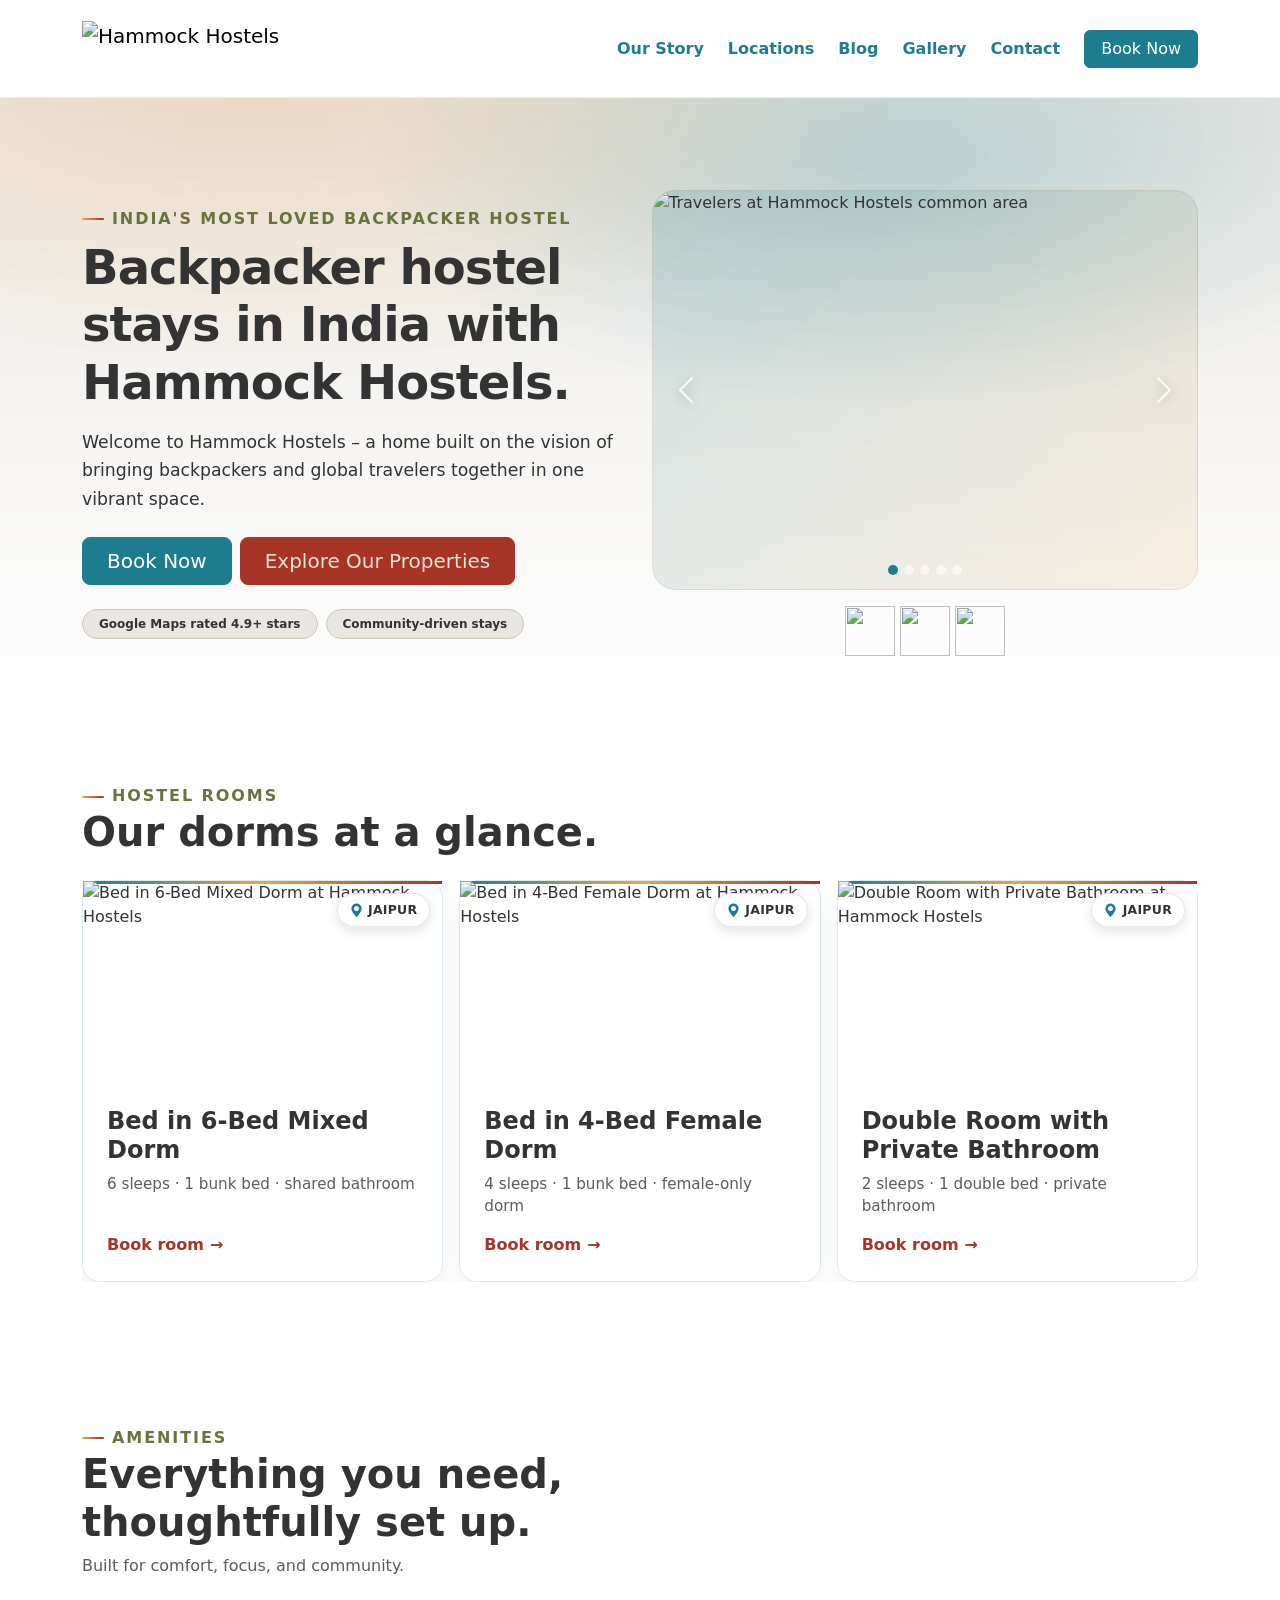
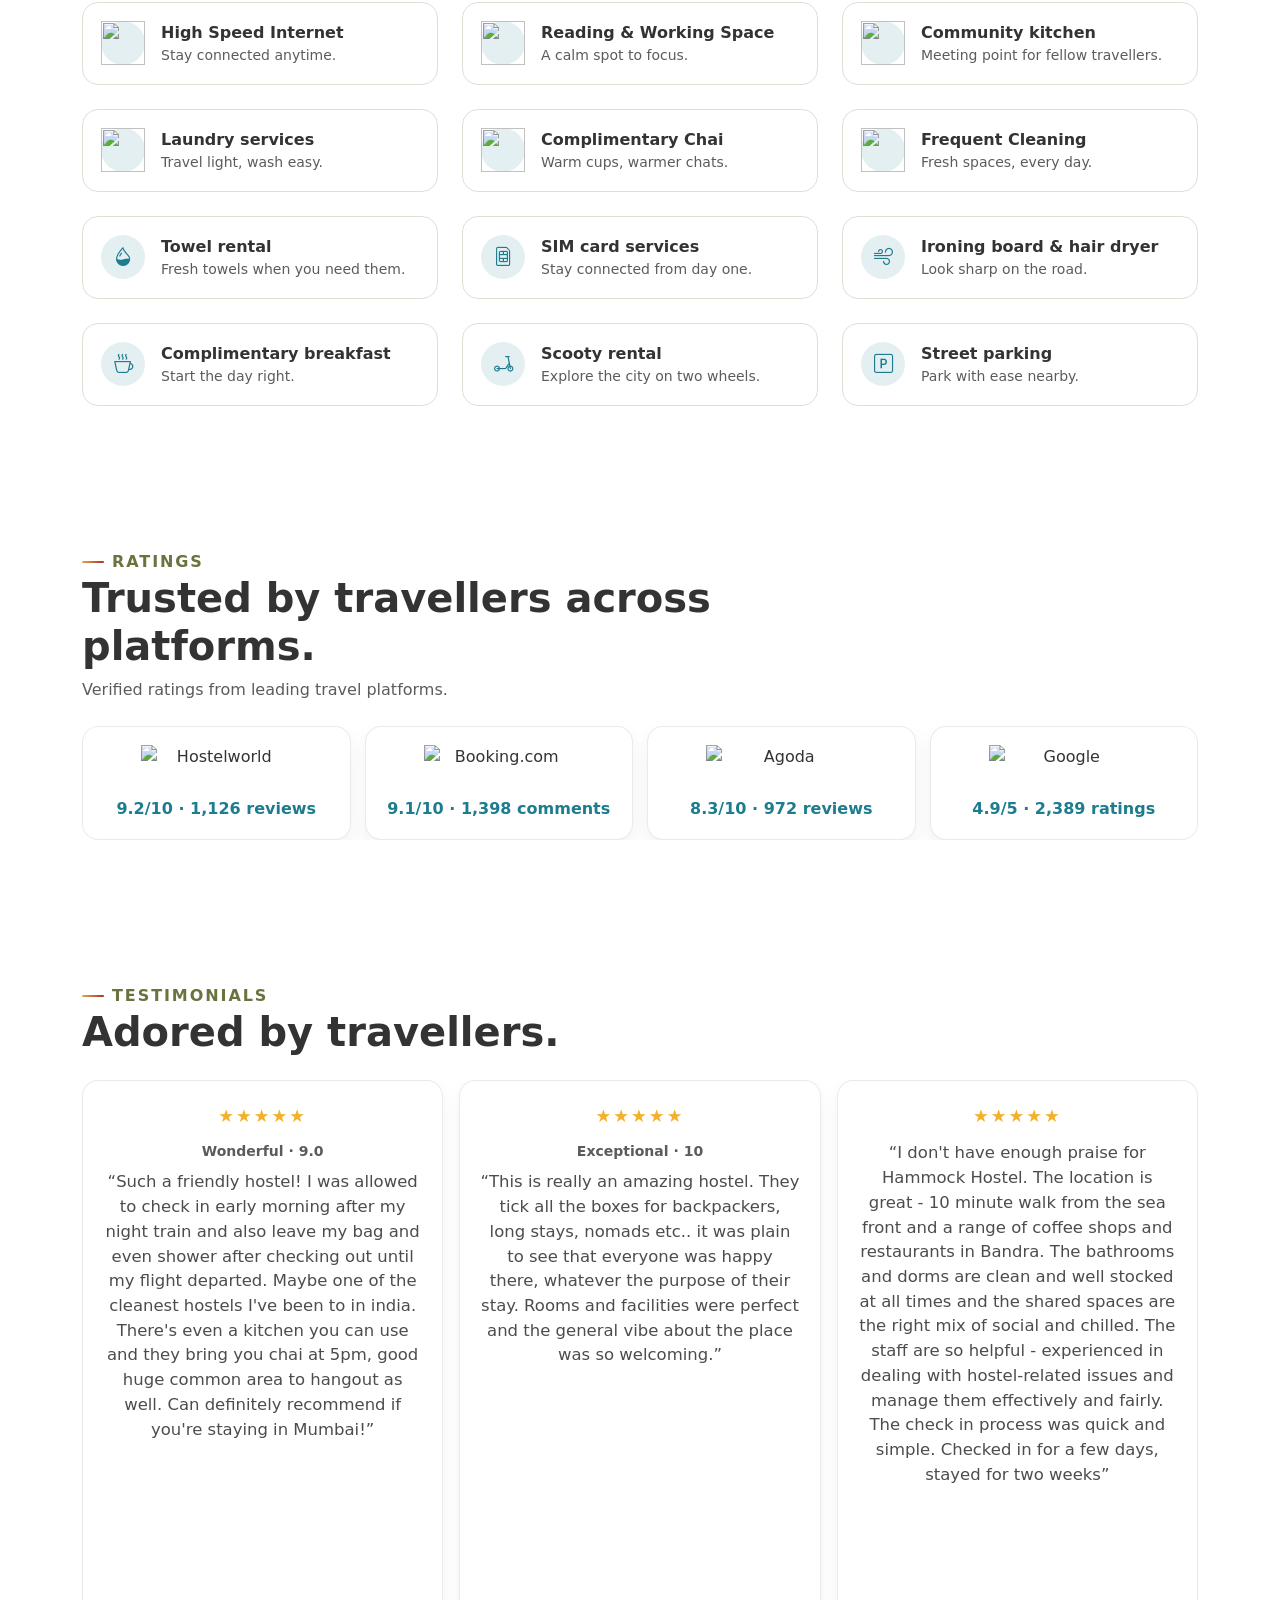
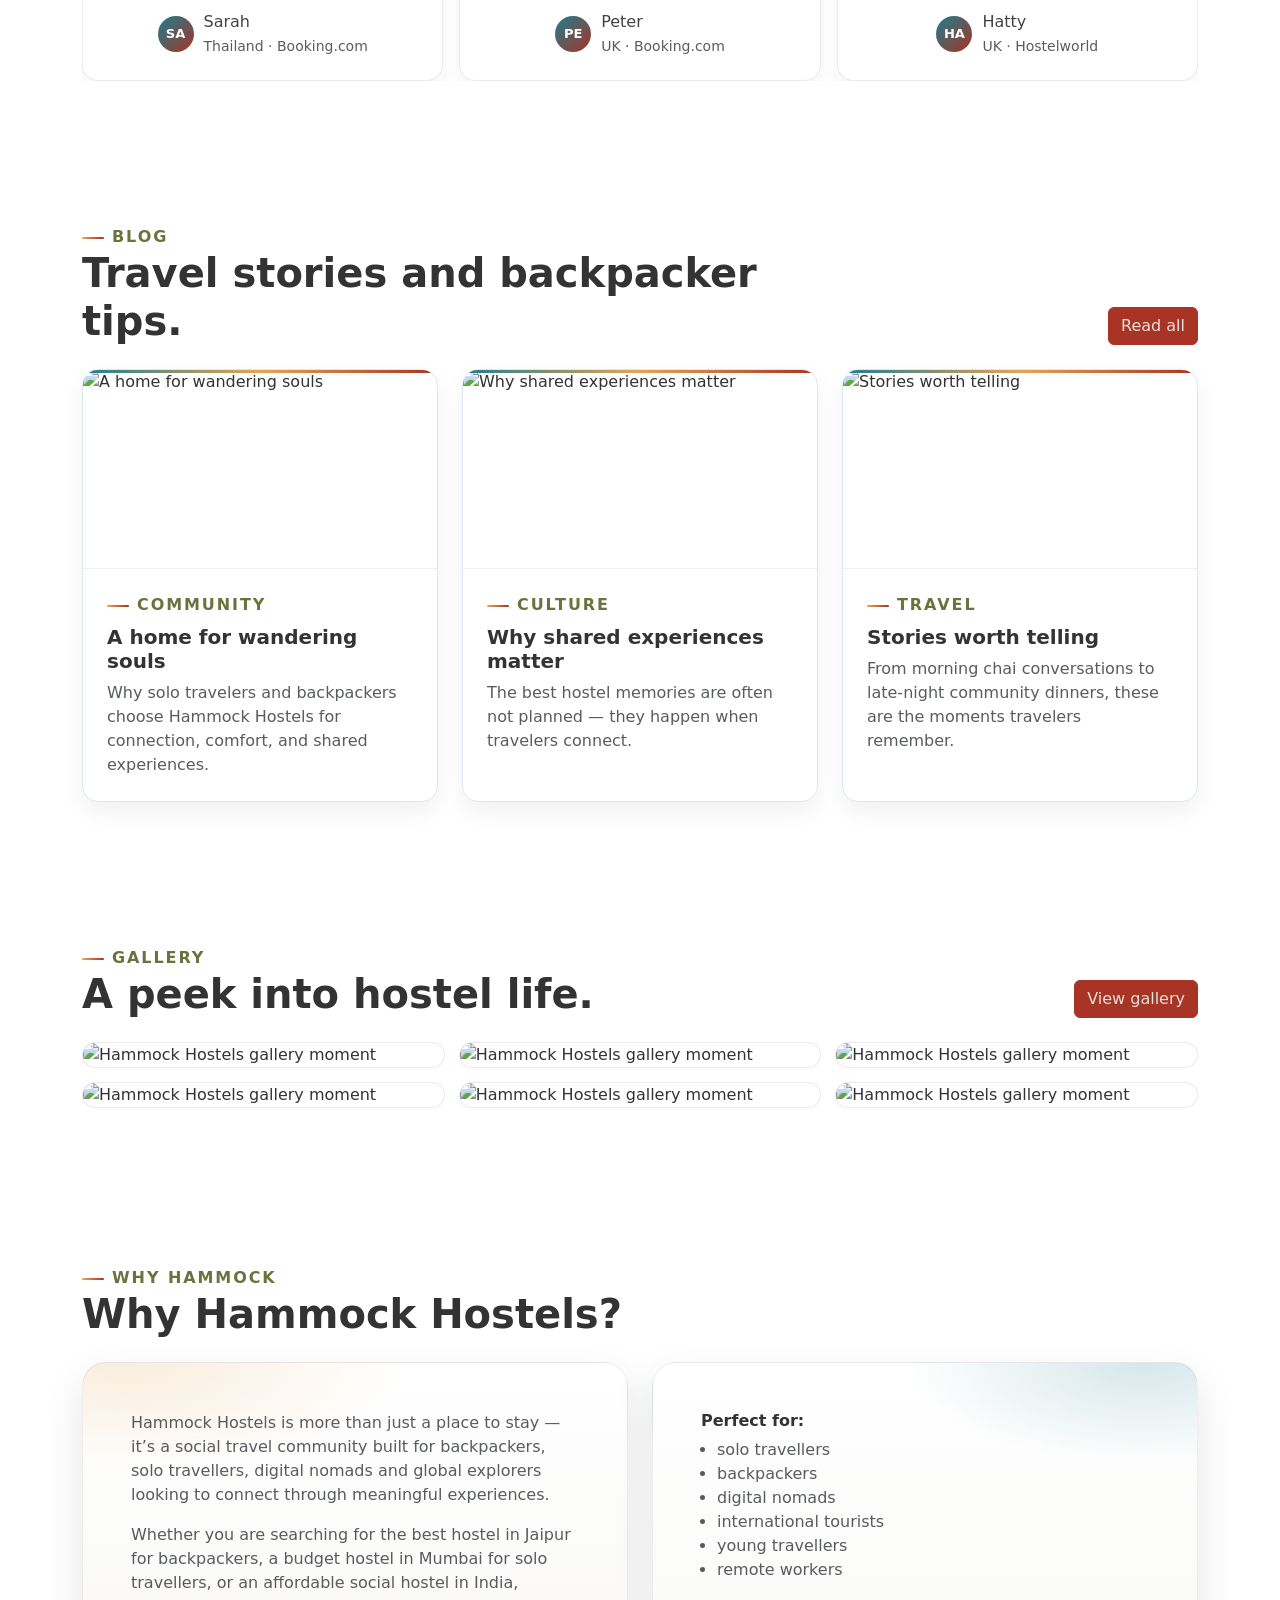
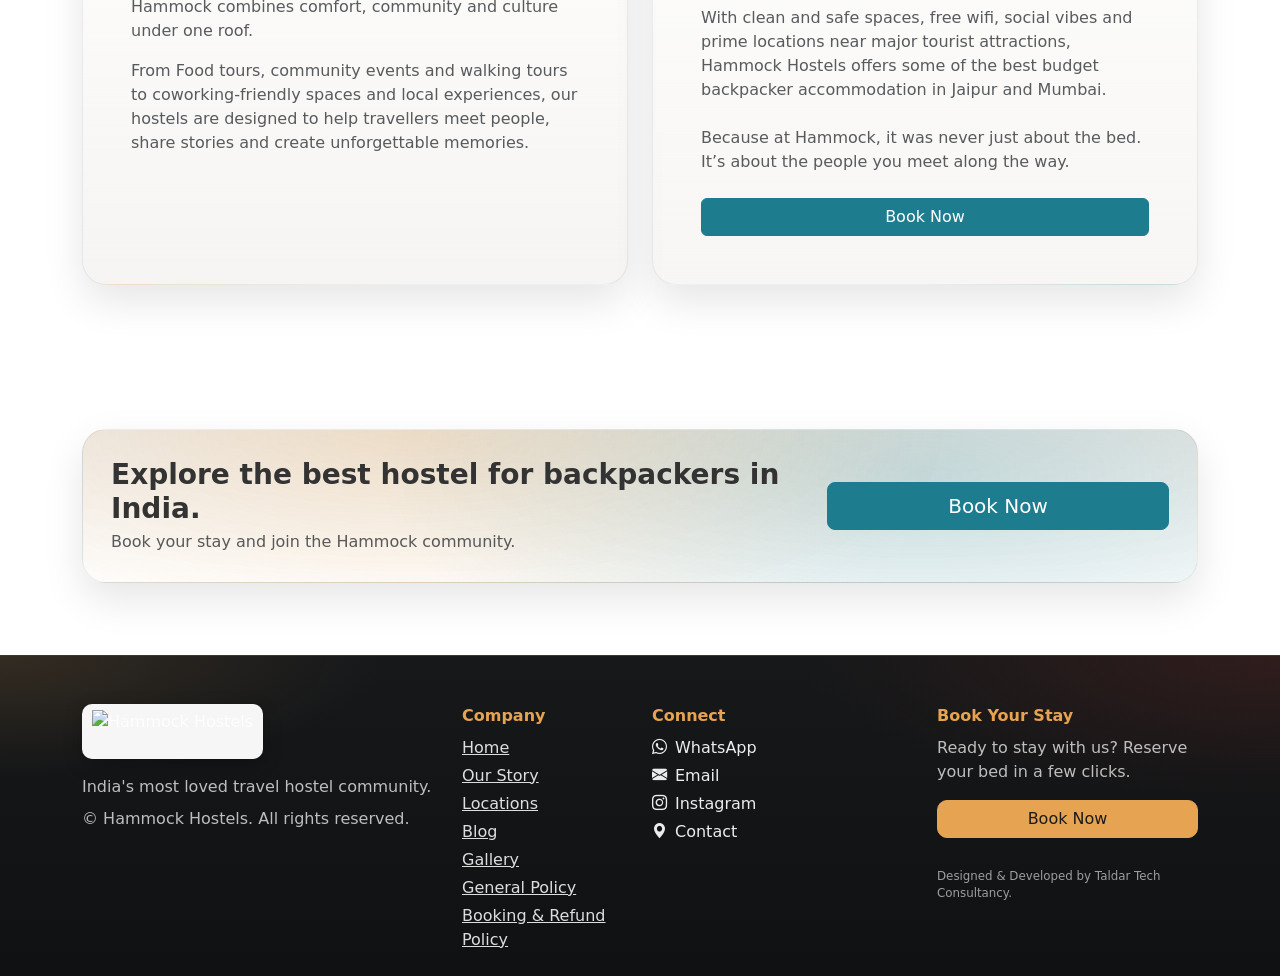
==== commit 0ff3da06: "Add location badges to featured room cards for Jaipur and Mumbai; update CSS for styling and positio" ====
--- a/index.html
+++ b/index.html
@@ -134,13 +134,14 @@
         <!--
           FEATURED ROOM CARD (template)
           Duplicate a .room-slide block inside .room-track to add more room types.
-          Update: image, title, meta line, and booking link.
+          Update: image, location badge, title, meta line, and booking link.
         -->
         <div class="room-slider" data-room-slider>
           <div class="room-track">
             <div class="room-slide">
               <article class="card card-soft featured-room-card h-100">
                 <div class="property-thumb featured-room-media">
+                  <span class="featured-room-location-badge"><i class="bi bi-geo-alt-fill" aria-hidden="true"></i>Jaipur</span>
                   <img loading="lazy" decoding="async" src="assets/images/homepage-rooms/01.webp" alt="Bed in 6-Bed Mixed Dorm at Hammock Hostels" />
                 </div>
                 <div class="card-body p-4 d-flex flex-column">
@@ -155,6 +156,7 @@
             <div class="room-slide">
               <article class="card card-soft featured-room-card h-100">
                 <div class="property-thumb featured-room-media">
+                  <span class="featured-room-location-badge"><i class="bi bi-geo-alt-fill" aria-hidden="true"></i>Jaipur</span>
                   <img loading="lazy" decoding="async" src="assets/images/homepage-rooms/02.webp" alt="Bed in 4-Bed Female Dorm at Hammock Hostels" />
                 </div>
                 <div class="card-body p-4 d-flex flex-column">
@@ -169,6 +171,7 @@
             <div class="room-slide">
               <article class="card card-soft featured-room-card h-100">
                 <div class="property-thumb featured-room-media">
+                  <span class="featured-room-location-badge"><i class="bi bi-geo-alt-fill" aria-hidden="true"></i>Jaipur</span>
                   <img loading="lazy" decoding="async" src="assets/images/homepage-rooms/03.webp" alt="Double Room with Private Bathroom at Hammock Hostels" />
                 </div>
                 <div class="card-body p-4 d-flex flex-column">
@@ -183,6 +186,7 @@
             <div class="room-slide">
               <article class="card card-soft featured-room-card h-100">
                 <div class="property-thumb featured-room-media">
+                  <span class="featured-room-location-badge"><i class="bi bi-geo-alt-fill" aria-hidden="true"></i>Jaipur</span>
                   <img loading="lazy" decoding="async" src="assets/images/homepage-rooms/04.webp" alt="Bed in 8-Bed Mixed Dorm at Hammock Hostels" />
                 </div>
                 <div class="card-body p-4 d-flex flex-column">
@@ -197,6 +201,7 @@
             <div class="room-slide">
               <article class="card card-soft featured-room-card h-100">
                 <div class="property-thumb featured-room-media">
+                  <span class="featured-room-location-badge"><i class="bi bi-geo-alt-fill" aria-hidden="true"></i>Mumbai</span>
                   <img loading="lazy" decoding="async" src="assets/images/homepage-rooms/05.webp" alt="Twin Room with Shared Bathroom at Hammock Hostels" />
                 </div>
                 <div class="card-body p-4 d-flex flex-column">
@@ -211,6 +216,7 @@
             <div class="room-slide">
               <article class="card card-soft featured-room-card h-100">
                 <div class="property-thumb featured-room-media">
+                  <span class="featured-room-location-badge"><i class="bi bi-geo-alt-fill" aria-hidden="true"></i>Mumbai</span>
                   <img loading="lazy" decoding="async" src="assets/images/homepage-rooms/06.webp" alt="Twin Room with Shared Bathroom at Hammock Hostels" />
                 </div>
                 <div class="card-body p-4 d-flex flex-column">
@@ -225,6 +231,7 @@
             <div class="room-slide">
               <article class="card card-soft featured-room-card h-100">
                 <div class="property-thumb featured-room-media">
+                  <span class="featured-room-location-badge"><i class="bi bi-geo-alt-fill" aria-hidden="true"></i>Mumbai</span>
                   <img loading="lazy" decoding="async" src="assets/images/homepage-rooms/07.webp" alt="Twin Room with Shared Bathroom at Hammock Hostels" />
                 </div>
                 <div class="card-body p-4 d-flex flex-column">
@@ -239,6 +246,7 @@
             <div class="room-slide">
               <article class="card card-soft featured-room-card h-100">
                 <div class="property-thumb featured-room-media">
+                  <span class="featured-room-location-badge"><i class="bi bi-geo-alt-fill" aria-hidden="true"></i>Mumbai</span>
                   <img loading="lazy" decoding="async" src="assets/images/homepage-rooms/08.webp" alt="Twin Room with Shared Bathroom at Hammock Hostels" />
                 </div>
                 <div class="card-body p-4 d-flex flex-column">
--- a/assets/css/style.css
+++ b/assets/css/style.css
@@ -0,0 +1,1381 @@
+/* Hammock Hostels — static Bootstrap theme layer */
+
+:root{
+  --color-primary:#1D7D8F;
+  --color-olive:#68733D;
+  --color-rust:#A73424;
+  --color-sand:#E6A452;
+  --color-cream:#E5E1DB;
+  --color-charcoal:#333333;
+
+  --bs-body-color: var(--color-charcoal);
+  --bs-body-bg: #fff;
+
+  --shadow-soft: 0 16px 40px rgba(0,0,0,.10);
+  --radius-lg: 24px;
+  --radius-md: 16px;
+  --radius-sm: 12px;
+}
+
+@font-face{
+  font-family:"Lexend Deca";
+  src:url("../fonts/lexend-deca/LexendDeca-Regular.ttf") format("truetype");
+  font-weight:400;
+  font-style:normal;
+  font-display:swap;
+}
+@font-face{
+  font-family:"Lexend Deca";
+  src:url("../fonts/lexend-deca/LexendDeca-Medium.ttf") format("truetype");
+  font-weight:500;
+  font-style:normal;
+  font-display:swap;
+}
+@font-face{
+  font-family:"Lexend Deca";
+  src:url("../fonts/lexend-deca/LexendDeca-SemiBold.ttf") format("truetype");
+  font-weight:600;
+  font-style:normal;
+  font-display:swap;
+}
+@font-face{
+  font-family:"Lexend Deca";
+  src:url("../fonts/lexend-deca/LexendDeca-Bold.ttf") format("truetype");
+  font-weight:700;
+  font-style:normal;
+  font-display:swap;
+}
+
+html, body{
+  font-family:"Lexend Deca", system-ui, -apple-system, Segoe UI, Roboto, Arial, sans-serif;
+}
+
+a{ color: var(--color-primary); }
+a:hover{ color: color-mix(in srgb, var(--color-primary) 85%, #000); }
+
+.container-narrow{
+  max-width: 1100px;
+}
+
+.brand-logo{
+  height: 55px;
+  width: auto;
+  transition: transform .35s ease;
+}
+.brand-logo:hover{
+  transform: translateY(-1px) scale(1.02);
+}
+@media (max-width: 575.98px){
+  .brand-logo{
+    height: 38px;
+  }
+  .navbar-brand{
+    padding: 5px 10px;
+  }
+}
+
+.navbar{
+  --bs-navbar-padding-y: 1rem;
+}
+.navbar-glass{
+  background: rgba(255,255,255,.86);
+  backdrop-filter: blur(10px);
+  border-bottom: 1px solid rgba(51,51,51,.08);
+}
+.navbar-glass .navbar-toggler{
+  border-color: rgba(51,51,51,.18);
+}
+.navbar-glass .navbar-toggler:focus{
+  box-shadow: 0 0 0 .2rem rgba(29,125,143,.18);
+}
+.navbar-glass .navbar-toggler-icon{
+  background-image: url("data:image/svg+xml,%3csvg xmlns='http://www.w3.org/2000/svg' viewBox='0 0 30 30'%3e%3cpath stroke='rgba%2851,51,51,0.85%29' stroke-linecap='round' stroke-miterlimit='10' stroke-width='2' d='M4 7h22M4 15h22M4 23h22'/%3e%3c/svg%3e");
+}
+.navbar-nav .nav-link{
+  color: var(--color-primary);
+  font-weight: 600;
+  transition: color .22s ease;
+}
+.navbar-nav .nav-link:hover{
+  color: var(--color-rust);
+}
+.navbar-nav .nav-link.active{
+  color: var(--color-rust);
+}
+
+.btn-primary{
+  --bs-btn-bg: var(--color-primary);
+  --bs-btn-border-color: var(--color-primary);
+  --bs-btn-hover-bg: color-mix(in srgb, var(--color-primary) 85%, #000);
+  --bs-btn-hover-border-color: color-mix(in srgb, var(--color-primary) 85%, #000);
+  --bs-btn-active-bg: color-mix(in srgb, var(--color-primary) 75%, #000);
+  --bs-btn-active-border-color: color-mix(in srgb, var(--color-primary) 75%, #000);
+  transition: transform .22s ease, box-shadow .22s ease;
+}
+
+.btn-outline-primary{
+  --bs-btn-bg: var(--color-rust);
+  --bs-btn-color: var(--color-cream);
+  --bs-btn-border-color: var(--color-rust);
+  --bs-btn-hover-bg: color-mix(in srgb, var(--color-rust) 85%, #000);
+  --bs-btn-hover-border-color: color-mix(in srgb, var(--color-rust) 85%, #000);
+  transition: transform .22s ease, box-shadow .22s ease;
+}
+.btn-primary:hover,
+.btn-outline-primary:hover{
+  transform: translateY(-2px);
+  box-shadow: 0 10px 20px rgba(0,0,0,.12);
+}
+
+.badge-soft{
+  background: color-mix(in srgb, var(--color-cream) 82%, #fff);
+  border: 1px solid color-mix(in srgb, var(--color-olive) 38%, #fff);
+  color: var(--color-charcoal);
+}
+
+.section{
+  padding: 72px 0;
+}
+@media (max-width: 991.98px){
+  .section{ padding: 56px 0; }
+}
+
+/* Keep vertical rhythm consistent on every page/section */
+.section.pt-0{
+  padding-top: 72px !important;
+}
+@media (max-width: 991.98px){
+  .section.pt-0{
+    padding-top: 56px !important;
+  }
+}
+
+.section-heading{
+  max-width: 760px;
+}
+.section-kicker{
+  letter-spacing: .12em;
+  text-transform: uppercase;
+  font-weight: 600;
+  font-size: 1rem;
+  color: var(--color-olive);
+}
+.section-kicker::before{
+  content: "";
+  display: inline-block;
+  width: 22px;
+  height: 2px;
+  margin-right: 8px;
+  vertical-align: middle;
+  background: linear-gradient(90deg, var(--color-sand), var(--color-rust));
+  border-radius: 999px;
+}
+
+.display-hero{
+  letter-spacing: -0.02em;
+}
+
+
+.logo-cluster{
+  display: flex;
+  flex-wrap: wrap;
+  gap: 10px;
+}
+.logo-chip{
+  width: 56px;
+  height: 56px;
+  border-radius: 999px;
+  border: 1px solid rgba(51,51,51,.14);
+  box-shadow: 0 6px 14px rgba(0,0,0,.12);
+  background: #fff;
+  object-fit: cover;
+}
+.home-page .logo-chip{
+  animation: logoFloat 6.5s ease-in-out infinite;
+}
+.home-page .logo-chip:nth-child(2){
+  animation-delay: .6s;
+}
+.home-page .logo-chip:nth-child(3){
+  animation-delay: 1.2s;
+}
+
+.home-page .hero{
+  animation: heroFadeIn .9s ease-out both;
+}
+.home-page .hero-media:not(.hero-media-carousel){
+  animation: mediaBreath 8s ease-in-out infinite;
+}
+.home-page .hero .btn{
+  animation: buttonSoftIn .7s ease both;
+  animation-delay: .25s;
+}
+
+.hero{
+  padding: 92px 0 56px;
+  background:
+    radial-gradient(1200px 500px at 20% 0%, rgba(230,164,82,.24), transparent 55%),
+    radial-gradient(900px 420px at 70% 10%, rgba(29,125,143,.25), transparent 60%),
+    linear-gradient(180deg, rgba(229,225,219,.75), rgba(255,255,255,.92));
+}
+.hero-card{
+  border-radius: var(--radius-lg);
+  background: rgba(255,255,255,.85);
+  border: 1px solid rgba(51,51,51,.08);
+  box-shadow: var(--shadow-soft);
+  overflow: hidden;
+  transition: transform .3s ease, box-shadow .3s ease;
+}
+.hero-card:hover{
+  transform: translateY(-4px);
+  box-shadow: 0 20px 38px rgba(0,0,0,.14);
+}
+.hero-media{
+  min-height: 360px;
+  border-radius: var(--radius-lg);
+  background: linear-gradient(135deg, rgba(29,125,143,.16), rgba(230,164,82,.14));
+  border: 1px solid rgba(51,51,51,.08);
+  overflow: hidden;
+}
+.hero-media picture{
+  display: block;
+  height: 100%;
+}
+.hero-media img{
+  width: 100%;
+  height: 100%;
+  min-height: 360px;
+  object-fit: cover;
+  display: block;
+  transition: transform .8s ease;
+}
+.hero-media:hover img{
+  transform: scale(1.04);
+}
+.hero-media-carousel{
+  position: relative;
+  padding: 0;
+  width: 100%;
+  height: 400px;
+  min-height: 360px;
+}
+.hero-carousel{
+  position: absolute;
+  inset: 0;
+  width: 100%;
+  height: 100%;
+}
+.hero-carousel .carousel-inner{
+  position: relative;
+  width: 100%;
+  height: 100%;
+}
+.hero-carousel.carousel-fade .carousel-item{
+  position: absolute;
+  top: 0;
+  left: 0;
+  display: block;
+  width: 100%;
+  height: 100%;
+  margin-right: 0;
+  float: none;
+}
+.hero-carousel .carousel-item img{
+  width: 100%;
+  height: 100%;
+  min-height: 0;
+  object-fit: cover;
+  object-position: center;
+  display: block;
+}
+@media (max-width: 991.98px){
+  .hero-media-carousel{
+    height: 340px;
+  }
+}
+@media (max-width: 575.98px){
+  .hero-media-carousel{
+    height: 280px;
+    min-height: 280px;
+  }
+}
+.hero-carousel .carousel-indicators{
+  margin-bottom: 14px;
+}
+.hero-carousel .carousel-indicators [data-bs-target]{
+  width: 10px;
+  height: 10px;
+  border-radius: 50%;
+  border: 0;
+  background-color: rgba(255,255,255,.55);
+  opacity: 1;
+}
+.hero-carousel .carousel-indicators .active{
+  background-color: var(--color-primary);
+}
+.hero-carousel .carousel-control-prev,
+.hero-carousel .carousel-control-next{
+  width: 12%;
+  opacity: .85;
+}
+.hero-carousel .carousel-control-prev-icon,
+.hero-carousel .carousel-control-next-icon{
+  filter: drop-shadow(0 2px 6px rgba(0,0,0,.35));
+}
+.home-page .hero-media-carousel:hover .carousel-item.active img{
+  transform: scale(1.04);
+}
+.hero-intro p{
+  font-size: 1rem;
+  line-height: 1.65;
+}
+.hero-intro .lead{
+  font-size: 1.08rem;
+}
+.hero-icons{
+  margin-top: 16px;
+  display: flex;
+  flex-wrap: wrap;
+  gap: 5px;
+  justify-content: center;
+}
+.hero-icons img{
+  width: 50px;
+  height: 50px;
+  object-fit: contain;
+  display: block;
+}
+
+.card-soft{
+  border-radius: var(--radius-md);
+  border: 1px solid color-mix(in srgb, var(--color-primary) 16%, #fff);
+  box-shadow: 0 10px 24px rgba(0,0,0,.06);
+  transition: transform .28s ease, box-shadow .28s ease;
+  position: relative;
+}
+.card-soft::before{
+  content: "";
+  position: absolute;
+  inset: 0 0 auto 0;
+  height: 3px;
+  background: linear-gradient(90deg, var(--color-primary), var(--color-sand), var(--color-rust));
+}
+
+.property-thumb{
+  aspect-ratio: 16 / 9;
+  overflow: hidden;
+  border-bottom: 1px solid rgba(51,51,51,.08);
+}
+.property-thumb img{
+  width: 100%;
+  height: 100%;
+  object-fit: cover;
+  display: block;
+  transition: transform .6s ease;
+}
+.card-soft:hover .property-thumb img{
+  transform: scale(1.04);
+}
+
+/* Hosteller-inspired featured room cards (homepage) */
+.featured-room-card{
+  border-radius: 18px;
+}
+.featured-room-media{
+  position: relative;
+  border-bottom: 0;
+}
+.featured-room-location-badge{
+  position: absolute;
+  top: 12px;
+  right: 12px;
+  z-index: 2;
+  display: inline-flex;
+  align-items: center;
+  gap: 4px;
+  padding: 6px 12px;
+  border-radius: 999px;
+  font-size: .78rem;
+  font-weight: 700;
+  letter-spacing: .02em;
+  text-transform: uppercase;
+  color: var(--color-charcoal);
+  background: rgba(255, 255, 255, .92);
+  border: 1px solid rgba(51, 51, 51, .12);
+  box-shadow: 0 4px 12px rgba(0, 0, 0, .12);
+  backdrop-filter: blur(6px);
+}
+.featured-room-location-badge i{
+  font-size: .85rem;
+  color: var(--color-primary);
+}
+.featured-room-link{
+  display: inline-flex;
+  align-items: center;
+  gap: 6px;
+  font-weight: 600;
+  color: var(--color-rust);
+  text-decoration: none;
+}
+.featured-room-link::after{
+  content: "→";
+  transition: transform .22s ease;
+}
+.featured-room-link:hover::after{
+  transform: translateX(2px);
+}
+.featured-room-meta{
+  font-size: .95rem;
+  line-height: 1.45;
+}
+.room-slider{
+  overflow: hidden;
+}
+.room-slider .card-soft.reveal{
+  opacity: 1;
+  transform: none;
+}
+.room-track{
+  display: flex;
+  gap: 16px;
+  will-change: transform;
+}
+.room-slide{
+  flex: 0 0 calc((100% - 32px) / 3);
+  min-width: 0;
+}
+.room-slide .featured-room-card{
+  height: 100%;
+}
+@media (max-width: 991.98px){
+  .room-slide{
+    flex: 0 0 calc((100% - 16px) / 2);
+  }
+}
+@media (max-width: 575.98px){
+  .room-slide{
+    flex: 0 0 100%;
+  }
+}
+
+.blog-preview-link{
+  display: block;
+  text-decoration: none;
+  color: inherit;
+  height: 100%;
+}
+.blog-preview-link:hover{
+  color: inherit;
+}
+.blog-preview-card{
+  overflow: hidden;
+}
+.blog-thumb{
+  aspect-ratio: 16 / 9;
+  overflow: hidden;
+  border-bottom: 1px solid rgba(51,51,51,.08);
+}
+.blog-thumb img{
+  width: 100%;
+  height: 100%;
+  object-fit: cover;
+  display: block;
+  transition: transform .55s ease;
+}
+.blog-preview-link:hover .blog-thumb img{
+  transform: scale(1.04);
+}
+
+.coming-soon-card{
+  border-radius: 16px;
+  background: linear-gradient(135deg, var(--color-primary), var(--color-sand));
+  color: #f5f7fa;
+  padding: 28px;
+  box-shadow: 0 12px 28px rgba(18, 40, 61, .28);
+  display: flex;
+  flex-direction: column;
+  justify-content: flex-start;
+}
+.coming-soon-kicker{
+  font-size: .78rem;
+  letter-spacing: .11em;
+  text-transform: uppercase;
+  font-weight: 600;
+  color: rgba(255,255,255,.78);
+  margin-bottom: 10px;
+}
+.coming-soon-card p{
+  color: rgba(255,255,255,.88);
+}
+.coming-soon-cities{
+  display: grid;
+  gap: 8px;
+}
+.coming-soon-cities li{
+  position: relative;
+  padding-left: 12px;
+  color: rgba(255,255,255,.95);
+}
+.coming-soon-cities li::before{
+  content: "";
+  position: absolute;
+  left: 0;
+  top: .58em;
+  width: 5px;
+  height: 5px;
+  border-radius: 999px;
+  background: color-mix(in srgb, var(--color-sand) 80%, #fff);
+}
+.coming-soon-card .btn-light{
+  --bs-btn-bg: rgba(255,255,255,.9);
+  --bs-btn-border-color: rgba(255,255,255,.9);
+  --bs-btn-color: #1b2b3a;
+  --bs-btn-hover-bg: #fff;
+  --bs-btn-hover-border-color: #fff;
+  --bs-btn-hover-color: #0d1d2e;
+  align-self: flex-start;
+  font-weight: 600;
+}
+
+.why-hammock-main{
+  background:
+    radial-gradient(480px 180px at 8% 0%, rgba(230,164,82,.20), transparent 58%),
+    linear-gradient(180deg, rgba(255,255,255,.98), rgba(229,225,219,.35));
+}
+.why-hammock-side{
+  background:
+    radial-gradient(380px 160px at 90% 0%, rgba(29,125,143,.18), transparent 62%),
+    linear-gradient(180deg, rgba(255,255,255,.98), rgba(229,225,219,.30));
+}
+.why-hammock-points{
+  display: grid;
+  gap: 12px;
+}
+.why-point{
+  border: 1px solid rgba(51,51,51,.10);
+  border-radius: 12px;
+  padding: 12px 14px;
+  background: rgba(255,255,255,.74);
+}
+.why-point p{
+  color: var(--color-charcoal);
+  opacity: .82;
+  font-size: .95rem;
+}
+.why-hammock-badges{
+  display: flex;
+  flex-wrap: wrap;
+  gap: 8px;
+}
+
+.rating-slider{
+  overflow: hidden;
+  border-radius: var(--radius-md);
+}
+.rating-track{
+  display: flex;
+  gap: 14px;
+  will-change: transform;
+}
+.rating-item{
+  flex: 0 0 calc((100% - 42px) / 4);
+  background: #fff;
+  border: 1px solid rgba(51,51,51,.10);
+  border-radius: var(--radius-md);
+  padding: 18px 16px;
+  text-align: center;
+  box-shadow: 0 8px 20px rgba(0,0,0,.06);
+}
+.rating-item img{
+  width: 100%;
+  max-width: 150px;
+  height: 42px;
+  object-fit: contain;
+  display: block;
+  margin: 0 auto 10px;
+}
+.rating-item h3{
+  font-size: 1rem;
+  font-weight: 600;
+  margin-bottom: 4px;
+}
+.rating-item p{
+  margin: 0;
+  color: var(--color-primary);
+  font-weight: 700;
+}
+
+.testimonial-slider{
+  overflow: hidden;
+}
+.testimonial-track{
+  display: flex;
+  gap: 16px;
+  will-change: transform;
+}
+.testimonial-slide{
+  flex: 0 0 calc((100% - 32px) / 3);
+  min-width: 0;
+}
+@media (max-width: 991.98px){
+  .testimonial-slide{
+    flex: 0 0 calc((100% - 16px) / 2);
+  }
+}
+@media (max-width: 575.98px){
+  .testimonial-slide{
+    flex: 0 0 100%;
+  }
+}
+.testimonial-card{
+  background: #fff;
+  border: 1px solid rgba(51,51,51,.10);
+  border-radius: var(--radius-md);
+  padding: 22px 20px;
+  text-align: center;
+  box-shadow: 0 8px 20px rgba(0,0,0,.05);
+  display: flex;
+  flex-direction: column;
+  height: 100%;
+}
+.testimonial-stars{
+  color: #f2b128;
+  letter-spacing: 2px;
+  font-size: 1.1rem;
+  margin-bottom: 12px;
+}
+.testimonial-quote{
+  color: rgba(51,51,51,.88);
+  font-size: 1.03rem;
+  line-height: 1.5;
+}
+.testimonial-person{
+  display: flex;
+  align-items: center;
+  justify-content: center;
+  gap: 10px;
+  margin-top: auto;
+  width: 100%;
+}
+.testimonial-avatar{
+  width: 36px;
+  height: 36px;
+  border-radius: 999px;
+  display: inline-flex;
+  align-items: center;
+  justify-content: center;
+  font-size: .82rem;
+  font-weight: 700;
+  color: #fff;
+  background: linear-gradient(135deg, var(--color-primary), var(--color-rust));
+}
+.testimonial-name{
+  font-weight: 500;
+  color: rgba(51,51,51,.92);
+}
+@media (max-width: 991.98px){
+  .rating-item{
+    flex-basis: calc((100% - 14px) / 2);
+  }
+}
+@media (max-width: 575.98px){
+  .rating-item{
+    flex-basis: 100%;
+  }
+}
+.card-soft:hover{
+  transform: translateY(-5px);
+  box-shadow: 0 18px 34px rgba(0,0,0,.12);
+}
+
+.icon-tile{
+  border-radius: var(--radius-md);
+  background: #fff;
+  border: 1px solid color-mix(in srgb, var(--color-olive) 22%, #fff);
+  padding: 18px;
+  height: 100%;
+  transition: transform .25s ease, box-shadow .25s ease;
+}
+.icon-tile:hover{
+  transform: translateY(-4px);
+  box-shadow: 0 14px 28px rgba(0,0,0,.10);
+}
+.icon-circle{
+  width: 44px;
+  height: 44px;
+  border-radius: 999px;
+  display: grid;
+  place-items: center;
+  background: color-mix(in srgb, var(--color-primary) 12%, #fff);
+  color: var(--color-primary);
+}
+.icon-circle img{
+  width: 100%;
+  height: 100%;
+  object-fit: cover;
+}
+.icon-circle i{
+  font-size: 1.2rem;
+  line-height: 1;
+}
+
+.amenities-grid .icon-tile .d-flex > div:last-child{
+  min-width: 0;
+}
+
+@media (max-width: 575.98px){
+  .amenities-grid{
+    --bs-gutter-y: 0.75rem;
+  }
+  .amenities-grid .icon-tile{
+    padding: 14px 16px;
+  }
+  .amenities-grid .icon-tile .fw-semibold{
+    font-size: 0.95rem;
+    line-height: 1.35;
+  }
+  .amenities-grid .icon-tile .text-muted.small{
+    line-height: 1.4;
+  }
+}
+
+.cta-band{
+  border-radius: var(--radius-lg);
+  background:
+    radial-gradient(1000px 420px at 30% 0%, rgba(230,164,82,.22), transparent 55%),
+    radial-gradient(900px 380px at 75% 30%, rgba(29,125,143,.22), transparent 60%),
+    linear-gradient(180deg, rgba(229,225,219,.65), rgba(255,255,255,.95));
+  border: 1px solid rgba(51,51,51,.08);
+  box-shadow: var(--shadow-soft);
+  padding: 28px;
+  transition: transform .3s ease;
+}
+.cta-band:hover{
+  transform: translateY(-2px);
+}
+
+.gallery-grid{
+  display: grid;
+  gap: 14px;
+  grid-template-columns: repeat(12, 1fr);
+}
+.gcell{
+  border-radius: var(--radius-md);
+  overflow: hidden;
+  border: 1px solid rgba(51,51,51,.10);
+  background: linear-gradient(135deg, rgba(104,115,61,.14), rgba(29,125,143,.12));
+  min-height: 0;
+  padding: 10px;
+  display: flex;
+  align-items: center;
+  justify-content: center;
+}
+.gcell img{
+  width: 100%;
+  max-width: 100%;
+  height: auto;
+  max-height: 220px;
+  min-height: 0;
+  object-fit: contain;
+  display: block;
+  transition: transform .65s ease;
+}
+.gcell:hover img{
+  transform: scale(1.05);
+}
+.gspan-6{ grid-column: span 6; }
+.gspan-4{ grid-column: span 4; }
+.gspan-8{ grid-column: span 8; }
+
+/* Index preview gallery should fill tiles without blank space */
+.gallery-grid--cover .gcell{
+  padding: 0;
+  min-height: 0;
+  display: block;
+}
+.gallery-grid--cover .gcell img{
+  width: 100%;
+  max-width: none;
+  height: auto;
+  max-height: none;
+  min-height: 0;
+  object-fit: contain;
+}
+
+/* Homepage: smart gallery without crop or inner empty space */
+.home-gallery-smart{
+  column-count: 3;
+  column-gap: 14px;
+}
+.home-gallery-item{
+  margin: 0 0 14px;
+  break-inside: avoid;
+  border-radius: var(--radius-md);
+  overflow: hidden;
+  border: 1px solid rgba(51,51,51,.10);
+  background: #fff;
+}
+.home-gallery-item img{
+  width: 100%;
+  height: auto;
+  display: block;
+}
+.gallery-clickable{
+  display: block;
+  text-decoration: none;
+  color: inherit;
+  position: relative;
+  overflow: hidden;
+}
+.gallery-clickable::before{
+  content: "";
+  position: absolute;
+  inset: 0;
+  background: linear-gradient(180deg, rgba(29,125,143,.12), rgba(29,125,143,.52));
+  opacity: 0;
+  transition: opacity .35s ease;
+  z-index: 1;
+}
+.gallery-clickable::after{
+  content: "";
+  position: absolute;
+  left: 50%;
+  top: 50%;
+  width: 54px;
+  height: 54px;
+  transform: translate(-50%, -50%) scale(.75);
+  border: 2px solid rgba(255,255,255,.95);
+  border-radius: 12px;
+  opacity: 0;
+  transition: opacity .35s ease, transform .35s ease;
+  z-index: 2;
+}
+.gallery-clickable img{
+  transition: transform .55s ease, filter .55s ease;
+}
+@media (hover: hover){
+  .gallery-clickable:hover::before{
+    opacity: 1;
+  }
+  .gallery-clickable:hover::after{
+    opacity: 1;
+    transform: translate(-50%, -50%) scale(1);
+  }
+  .gallery-clickable:hover img{
+    transform: scale(1.05);
+    filter: saturate(1.06);
+  }
+}
+.gallery-clickable:focus-visible{
+  outline: 3px solid color-mix(in srgb, var(--color-primary) 60%, #fff);
+  outline-offset: 2px;
+  border-radius: 10px;
+}
+
+.mobile-book-cta{
+  display: none;
+  position: fixed;
+  left: 14px;
+  right: 14px;
+  bottom: calc(12px + env(safe-area-inset-bottom));
+  z-index: 1080;
+  text-align: center;
+  text-decoration: none;
+  font-weight: 700;
+  color: #fff;
+  background: var(--color-primary);
+  border: 1px solid color-mix(in srgb, var(--color-primary) 82%, #000);
+  border-radius: 12px;
+  padding: 12px 14px;
+  box-shadow: 0 12px 24px rgba(0,0,0,.24);
+}
+.mobile-book-cta:hover{
+  color: #fff;
+  background: color-mix(in srgb, var(--color-primary) 86%, #000);
+}
+
+/* Property comparison module */
+.property-compare{
+  border: 1px solid rgba(51,51,51,.10);
+  border-radius: var(--radius-md);
+  background: #fff;
+  overflow: hidden;
+}
+.property-compare table{
+  margin: 0;
+}
+.property-compare thead th{
+  background: color-mix(in srgb, var(--color-cream) 78%, #fff);
+  white-space: nowrap;
+}
+.property-compare th,
+.property-compare td{
+  padding: 12px 14px;
+  vertical-align: middle;
+}
+
+/* Contact enhancements */
+.contact-channel-grid{
+  display: grid;
+  grid-template-columns: repeat(3, minmax(0, 1fr));
+  gap: 12px;
+}
+.contact-channel-link{
+  display: flex;
+  align-items: flex-start;
+  gap: 12px;
+  min-width: 0;
+  padding: 14px 16px;
+  border: 1px solid rgba(51,51,51,.10);
+  border-radius: var(--radius-md);
+  background: #fff;
+  color: var(--color-charcoal);
+  text-decoration: none;
+  transition: border-color .2s ease, transform .2s ease, box-shadow .2s ease;
+}
+.contact-channel-link > span:not(.contact-channel-icon){
+  flex: 1;
+  min-width: 0;
+}
+.contact-channel-link .small{
+  display: block;
+  font-size: 0.82rem;
+  line-height: 1.35;
+  overflow-wrap: anywhere;
+  word-break: break-word;
+}
+.contact-channel-link:hover{
+  color: var(--color-primary);
+  border-color: color-mix(in srgb, var(--color-primary) 35%, #fff);
+  transform: translateY(-2px);
+  box-shadow: 0 10px 24px rgba(29,125,143,.12);
+}
+.contact-channel-icon{
+  display: inline-flex;
+  align-items: center;
+  justify-content: center;
+  width: 42px;
+  height: 42px;
+  border-radius: 50%;
+  background: color-mix(in srgb, var(--color-primary) 12%, #fff);
+  color: var(--color-primary);
+  font-size: 1.15rem;
+  flex-shrink: 0;
+}
+.contact-property-card .contact-detail-list{
+  margin: 0;
+  padding-left: 1.1rem;
+}
+.contact-property-card .contact-detail-list li + li{
+  margin-top: .45rem;
+}
+.contact-property-section{
+  border-top: 1px solid rgba(51,51,51,.08);
+}
+.contact-property-section:first-of-type{
+  border-top: 0;
+}
+.contact-property-map-wrap{
+  height: 100%;
+  min-height: 100%;
+}
+.contact-property-map-wrap .contact-map{
+  min-height: 420px;
+}
+.contact-map{
+  width: 100%;
+  min-height: 360px;
+  border: 0;
+  border-radius: var(--radius-md);
+}
+@media (max-width: 767.98px){
+  .contact-channel-grid{
+    grid-template-columns: 1fr;
+  }
+}
+.response-chip{
+  display: inline-flex;
+  align-items: center;
+  gap: 8px;
+  border: 1px solid rgba(51,51,51,.12);
+  background: #fff;
+  border-radius: 999px;
+  padding: 8px 12px;
+  font-size: .92rem;
+}
+@media (max-width: 991.98px){
+  .mobile-book-cta{
+    display: block;
+  }
+  body{
+    padding-bottom: 82px;
+  }
+}
+@media (max-width: 575.98px){
+  .mobile-book-cta{
+    left: 10px;
+    right: 10px;
+    bottom: calc(10px + env(safe-area-inset-bottom));
+    padding: 11px 12px;
+    font-size: .97rem;
+    border-radius: 10px;
+  }
+  body{
+    padding-bottom: 78px;
+  }
+}
+
+@media (max-width: 991.98px){
+  .home-gallery-smart{ column-count: 2; }
+}
+@media (max-width: 575.98px){
+  .home-gallery-smart{ column-count: 1; }
+}
+@media (max-width: 991.98px){
+  .gallery-grid{ grid-template-columns: repeat(6, 1fr); }
+  .gspan-8{ grid-column: span 6; }
+  .gspan-6{ grid-column: span 6; }
+  .gspan-4{ grid-column: span 3; }
+}
+@media (max-width: 575.98px){
+  .gallery-grid{ grid-template-columns: repeat(2, 1fr); }
+  .gspan-4, .gspan-6, .gspan-8{ grid-column: span 2; }
+}
+
+footer{
+  background:
+    radial-gradient(700px 220px at 0% 0%, rgba(230,164,82,.14), transparent 55%),
+    radial-gradient(800px 240px at 100% 0%, rgba(167,52,36,.18), transparent 60%),
+    linear-gradient(180deg, #16181a, #0f1112);
+  color: rgba(255,255,255,.82);
+  border-top: 1px solid rgba(230,164,82,.24);
+}
+footer a{ color: rgba(255,255,255,.86); }
+footer a:hover{ color: var(--color-sand); }
+footer .fw-semibold{
+  color: var(--color-sand);
+}
+footer .footer-social-links a{
+  color: rgba(255,255,255,.92);
+  text-decoration: none;
+  display: inline-flex;
+  align-items: center;
+}
+footer .footer-social-links a:hover{
+  color: var(--color-cream);
+  text-decoration: underline;
+  text-underline-offset: 3px;
+}
+footer .footer-social-links i{
+  font-size: .95rem;
+}
+footer a[href*="taldartechconsultancy.com"]{
+  margin-top: 30px;
+  font-size: .74rem;
+  opacity: .82;
+}
+footer a[href*="taldartechconsultancy.com"]:hover{
+  opacity: 1;
+}
+footer .btn-primary{
+  --bs-btn-bg: var(--color-sand);
+  --bs-btn-border-color: var(--color-sand);
+  --bs-btn-color: #1b1b1b;
+  --bs-btn-hover-bg: color-mix(in srgb, var(--color-sand) 82%, #000);
+  --bs-btn-hover-border-color: color-mix(in srgb, var(--color-sand) 82%, #000);
+  --bs-btn-hover-color: #fff;
+}
+
+.fineprint{
+  color: rgba(255,255,255,.72);
+}
+
+.footer-logo{
+  height: 55px;
+  width: auto;
+  background: rgba(255,255,255,.96);
+  border-radius: 10px;
+  padding: 6px 10px;
+  display: inline-block;
+  box-shadow: 0 6px 18px rgba(0,0,0,.25);
+}
+.footer-grid{
+  row-gap: 1.5rem;
+}
+.footer-grid .btn{
+  border-radius: 10px;
+}
+@media (max-width: 767.98px){
+  .footer-grid .col-6{
+    margin-top: .25rem;
+  }
+}
+
+/* Gallery page: creative masonry without inner blank space */
+.creative-gallery{
+  column-count: 3;
+  column-gap: 14px;
+}
+.creative-item{
+  margin: 0 0 14px;
+  break-inside: avoid;
+  overflow: hidden;
+  border-radius: var(--radius-md);
+  border: 1px solid rgba(51,51,51,.10);
+  box-shadow: 0 8px 20px rgba(0,0,0,.08);
+  background: #fff;
+  transition: transform .28s ease, box-shadow .28s ease;
+}
+.creative-item img{
+  width: 100%;
+  height: auto;
+  display: block;
+}
+
+/* Shared gallery lightbox */
+.gallery-lightbox{
+  position: fixed;
+  inset: 0;
+  display: flex;
+  background: rgba(10,12,14,.88);
+  visibility: hidden;
+  opacity: 0;
+  align-items: center;
+  justify-content: center;
+  z-index: 1100;
+  padding: 24px;
+  transition: opacity .3s ease, visibility .3s ease;
+}
+.gallery-lightbox.is-open{
+  visibility: visible;
+  opacity: 1;
+}
+.gallery-lightbox-inner{
+  width: 100%;
+  height: 100%;
+  position: relative;
+  display: flex;
+  flex-direction: column;
+  align-items: center;
+  justify-content: center;
+  transform: translateY(14px) scale(.985);
+  transition: transform .35s ease;
+}
+.gallery-lightbox.is-open .gallery-lightbox-inner{
+  transform: translateY(0) scale(1);
+}
+.gallery-lightbox-image{
+  width: auto;
+  max-width: min(92vw, 1080px);
+  max-height: 80vh;
+  object-fit: contain;
+  display: block;
+  border-radius: 14px;
+  background: #0f1112;
+  border: 1px solid rgba(255,255,255,.14);
+}
+.gallery-lightbox-image.is-transitioning{
+  transition: transform .34s ease, opacity .34s ease;
+}
+.gallery-lightbox-image.slide-out-next{
+  transform: translateX(-28px);
+  opacity: 0;
+}
+.gallery-lightbox-image.slide-in-next{
+  transform: translateX(28px);
+  opacity: 0;
+}
+.gallery-lightbox-image.slide-out-prev{
+  transform: translateX(28px);
+  opacity: 0;
+}
+.gallery-lightbox-image.slide-in-prev{
+  transform: translateX(-28px);
+  opacity: 0;
+}
+.gallery-lightbox-caption{
+  position: fixed;
+  left: 50%;
+  bottom: 14px;
+  transform: translateX(-50%);
+  color: rgba(255,255,255,.92);
+  text-align: center;
+  font-size: .95rem;
+}
+.gallery-lightbox-close,
+.gallery-lightbox-prev,
+.gallery-lightbox-next{
+  position: fixed;
+  border: 0;
+  border-radius: 999px;
+  width: 40px;
+  height: 40px;
+  display: inline-flex;
+  align-items: center;
+  justify-content: center;
+  color: #fff;
+  background: rgba(0,0,0,.52);
+}
+.gallery-lightbox-close{
+  top: 14px;
+  right: 14px;
+}
+.gallery-lightbox-prev{
+  left: 22px;
+  top: 50%;
+  transform: translateY(-50%);
+}
+.gallery-lightbox-next{
+  right: 22px;
+  top: 50%;
+  transform: translateY(-50%);
+}
+.gallery-lightbox-close:hover,
+.gallery-lightbox-prev:hover,
+.gallery-lightbox-next:hover{
+  background: rgba(0,0,0,.72);
+}
+@media (max-width: 767.98px){
+  .gallery-lightbox{
+    padding: 14px;
+  }
+  .gallery-lightbox-close{
+    top: 10px;
+    right: 10px;
+  }
+  .gallery-lightbox-prev{
+    left: 10px;
+  }
+  .gallery-lightbox-next{
+    right: 10px;
+  }
+}
+.creative-item:nth-child(3n+1){
+  transform: rotate(-.65deg);
+}
+.creative-item:nth-child(3n+2){
+  transform: rotate(.5deg);
+}
+.creative-item:hover{
+  transform: translateY(-5px) rotate(0deg);
+  box-shadow: 0 16px 28px rgba(0,0,0,.14);
+}
+
+/* Enhanced FAQ UI (About page) */
+.faq-accordion .accordion-item{
+  border: 1px solid color-mix(in srgb, var(--color-primary) 20%, #fff);
+  border-radius: 14px;
+  overflow: hidden;
+  background: #fff;
+  box-shadow: 0 8px 20px rgba(0,0,0,.05);
+}
+.faq-accordion .accordion-item + .accordion-item{
+  margin-top: 12px;
+}
+.faq-accordion .accordion-button{
+  font-weight: 600;
+  color: var(--color-charcoal);
+  background: linear-gradient(180deg, rgba(255,255,255,.98), rgba(229,225,219,.28));
+  padding: 16px 18px;
+}
+.faq-accordion .accordion-button:not(.collapsed){
+  color: var(--color-primary);
+  background: linear-gradient(180deg, rgba(29,125,143,.10), rgba(29,125,143,.04));
+  box-shadow: inset 0 -1px 0 rgba(29,125,143,.18);
+}
+.faq-accordion .accordion-button:focus{
+  box-shadow: 0 0 0 .2rem rgba(29,125,143,.18);
+}
+.faq-accordion .accordion-button::after{
+  background-size: 1rem;
+  opacity: .9;
+}
+.faq-accordion .accordion-body{
+  padding: 16px 18px 18px;
+  color: rgba(51,51,51,.86);
+  line-height: 1.65;
+}
+
+@media (max-width: 991.98px){
+  .creative-gallery{ column-count: 2; }
+}
+@media (max-width: 575.98px){
+  .creative-gallery{ column-count: 1; }
+}
+
+/* Scroll reveal animation */
+.reveal{
+  opacity: 0;
+  transform: translateY(20px);
+  transition: opacity .65s ease, transform .65s ease;
+  transition-delay: var(--reveal-delay, 0ms);
+}
+.reveal.in-view{
+  opacity: 1;
+  transform: translateY(0);
+}
+
+/* Policy pages: content must stay visible without scroll-reveal */
+.hero-inner .hero-card,
+.hero-card:has(.policy-content){
+  opacity: 1;
+  transform: none;
+}
+
+@keyframes logoFloat{
+  0%, 100%{ transform: translateY(0); }
+  50%{ transform: translateY(-5px); }
+}
+@keyframes mediaBreath{
+  0%, 100%{ transform: translateY(0); }
+  50%{ transform: translateY(-4px); }
+}
+@keyframes heroFadeIn{
+  from{
+    opacity: 0;
+    transform: translateY(10px);
+  }
+  to{
+    opacity: 1;
+    transform: translateY(0);
+  }
+}
+@keyframes buttonSoftIn{
+  from{
+    opacity: 0;
+    transform: translateY(8px);
+  }
+  to{
+    opacity: 1;
+    transform: translateY(0);
+  }
+}
+
+@media (prefers-reduced-motion: reduce){
+  .brand-logo,
+  .btn-primary,
+  .btn-outline-primary,
+  .hero-card,
+  .hero-media img,
+  .card-soft,
+  .icon-tile,
+  .cta-band,
+  .gcell img,
+  .reveal,
+  .logo-chip,
+  .hero,
+  .hero-media,
+  .hero-media-carousel,
+  .hero-carousel .carousel-item.active img,
+  .hero .btn,
+  .mobile-book-cta{
+    transition: none !important;
+    animation: none !important;
+    transform: none !important;
+    opacity: 1 !important;
+  }
+  .hero-carousel.carousel-fade .carousel-item{
+    transition: none !important;
+  }
+}
+
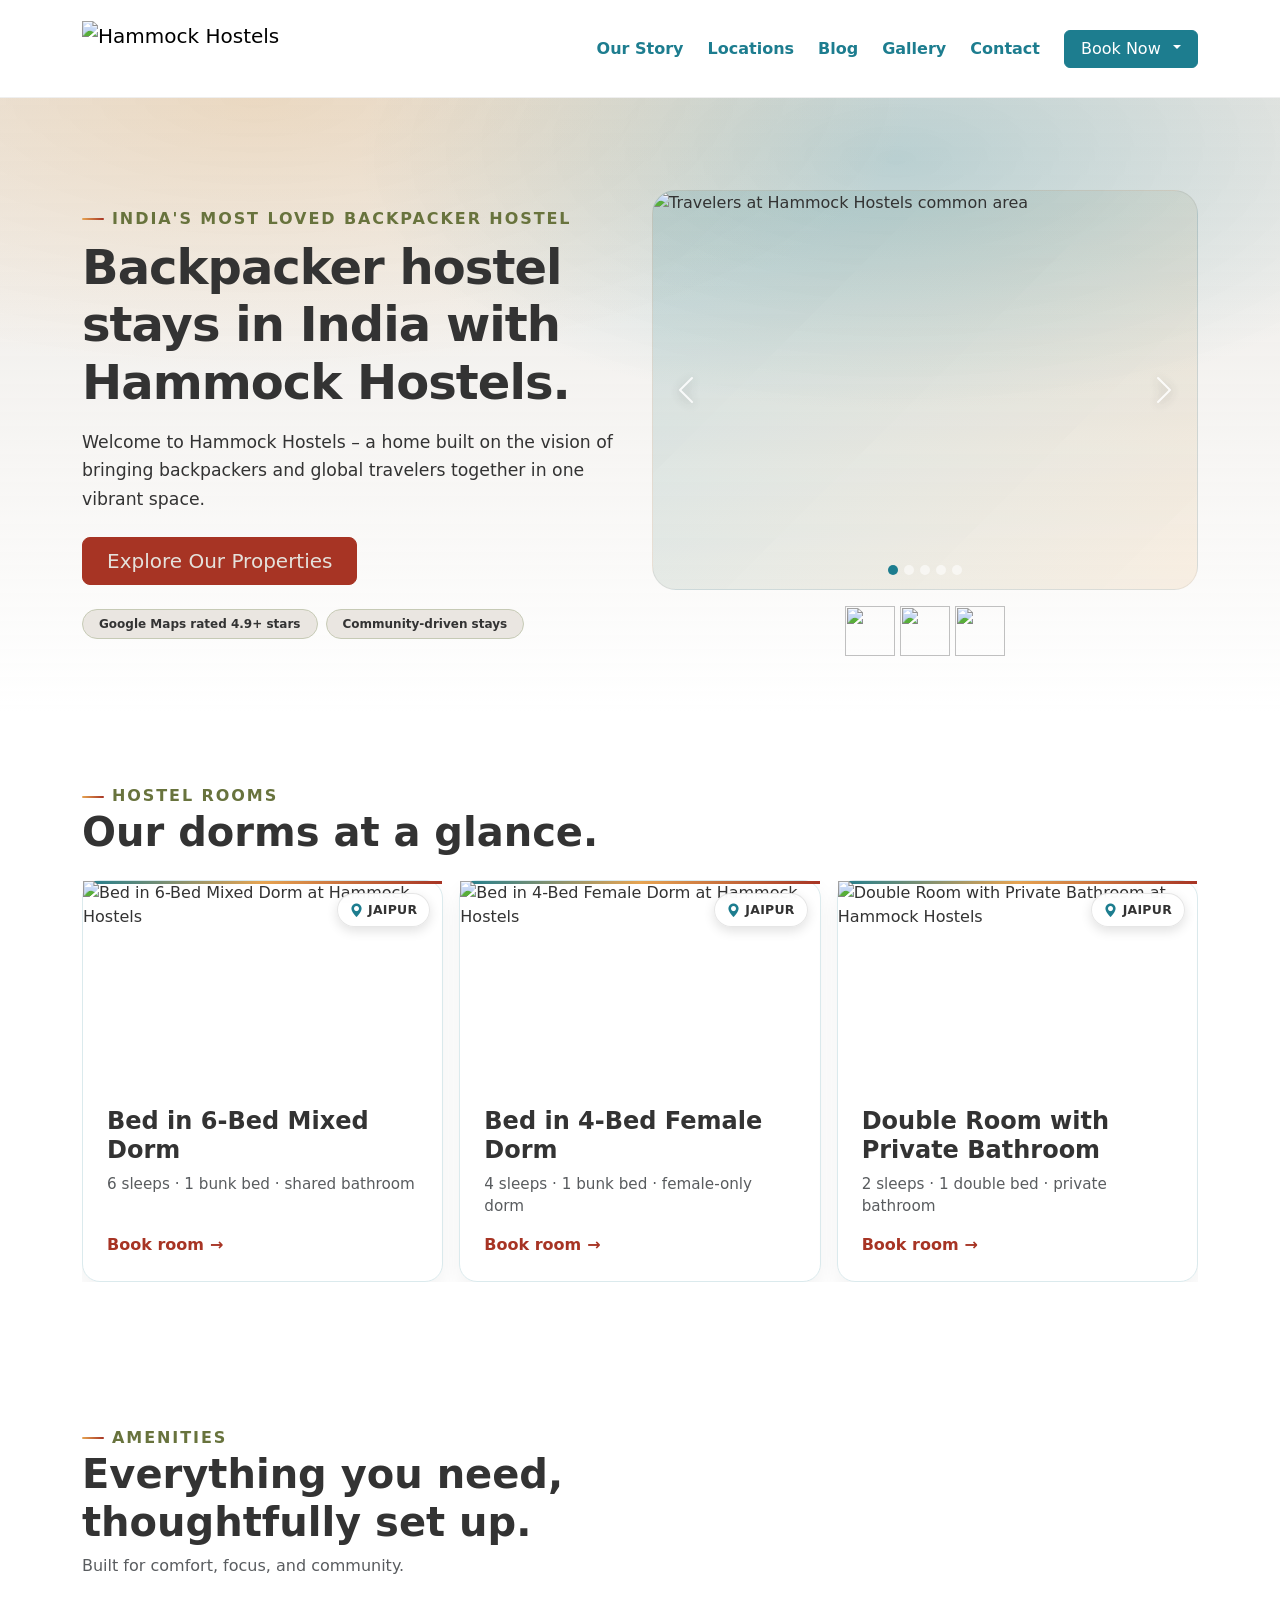
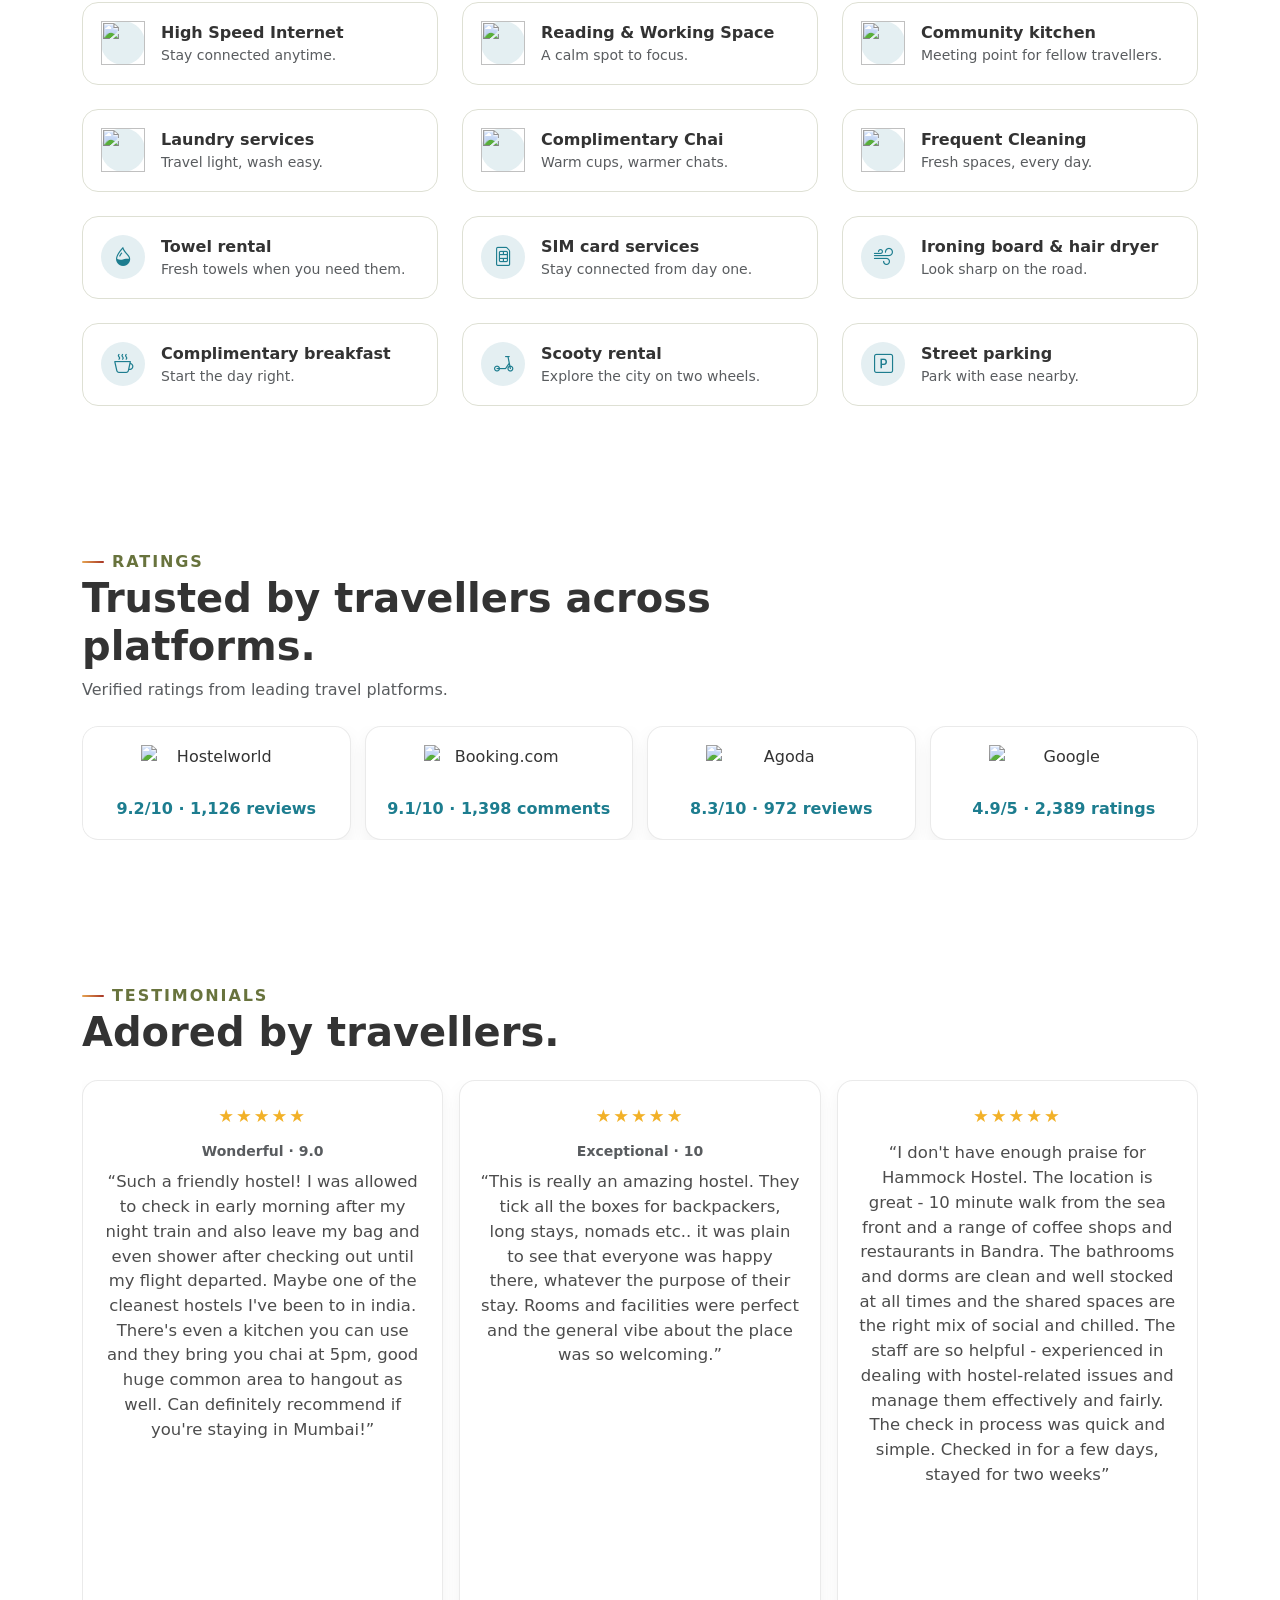
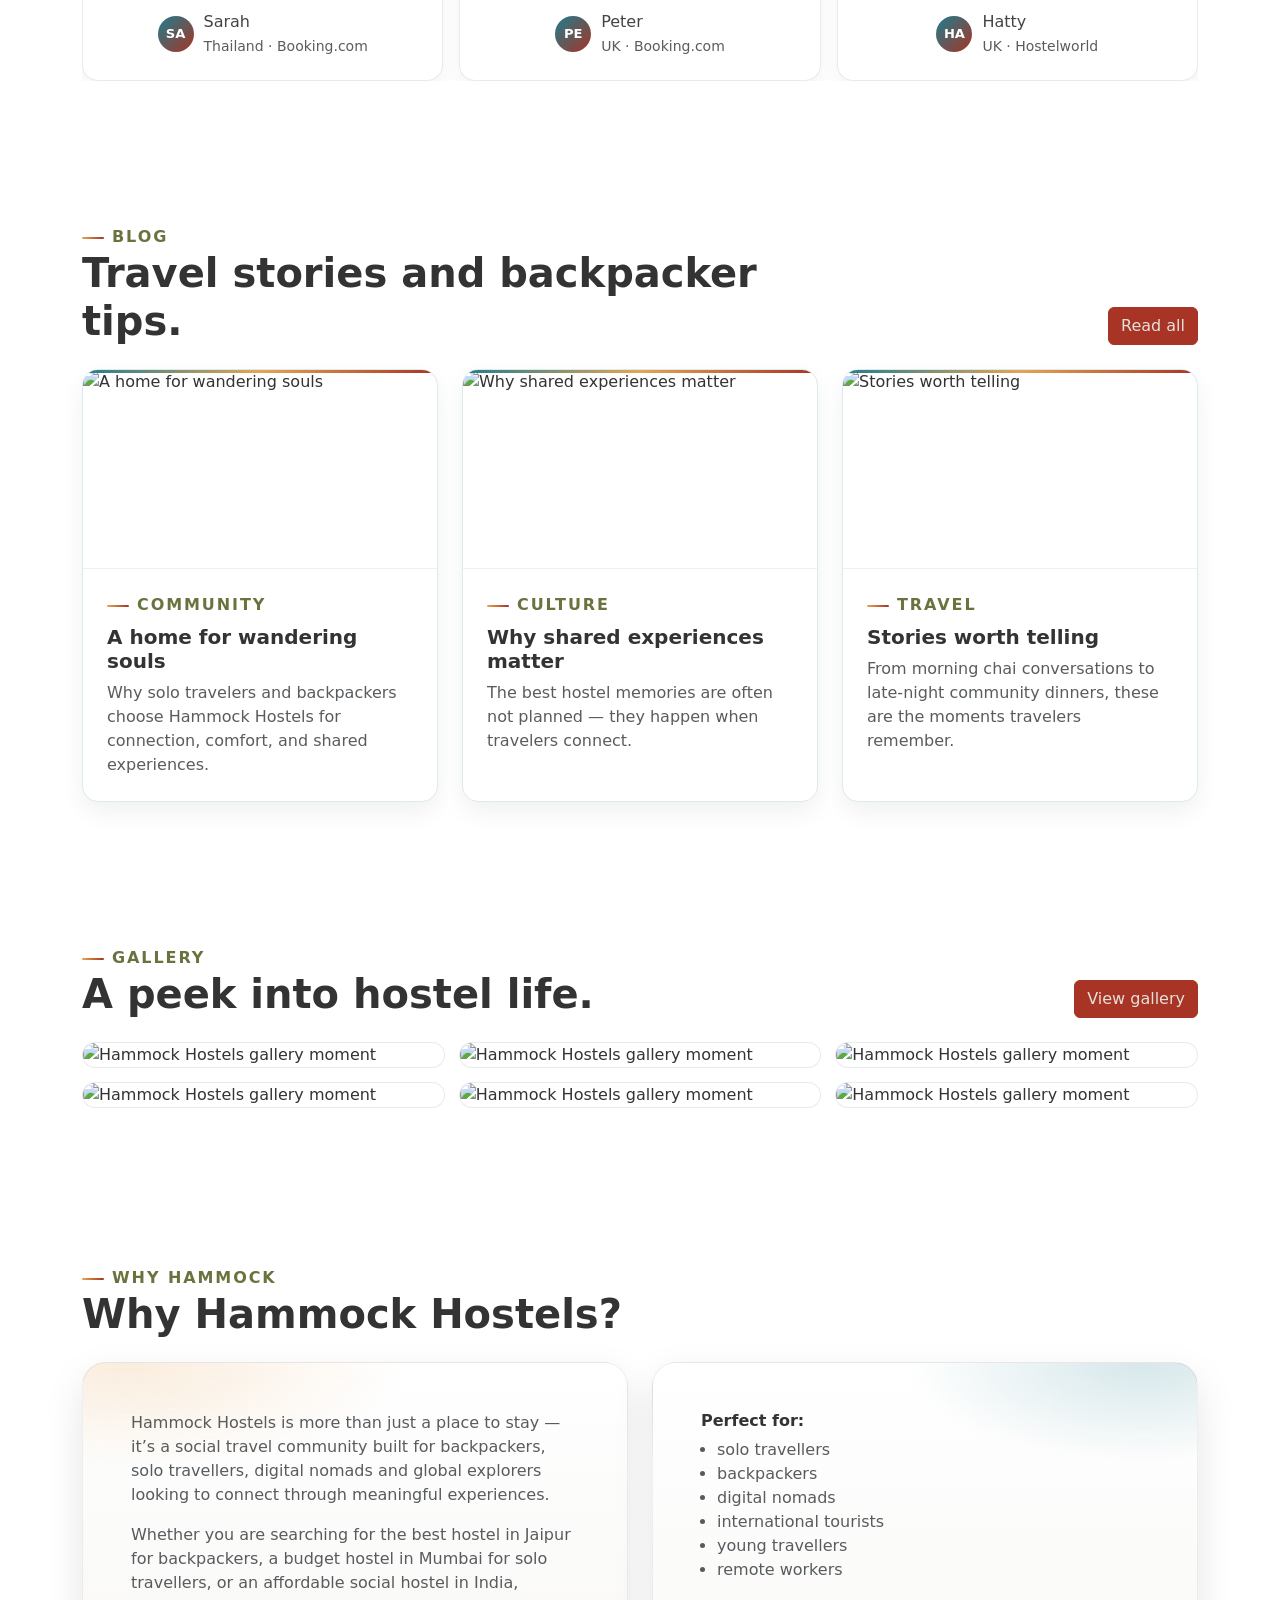
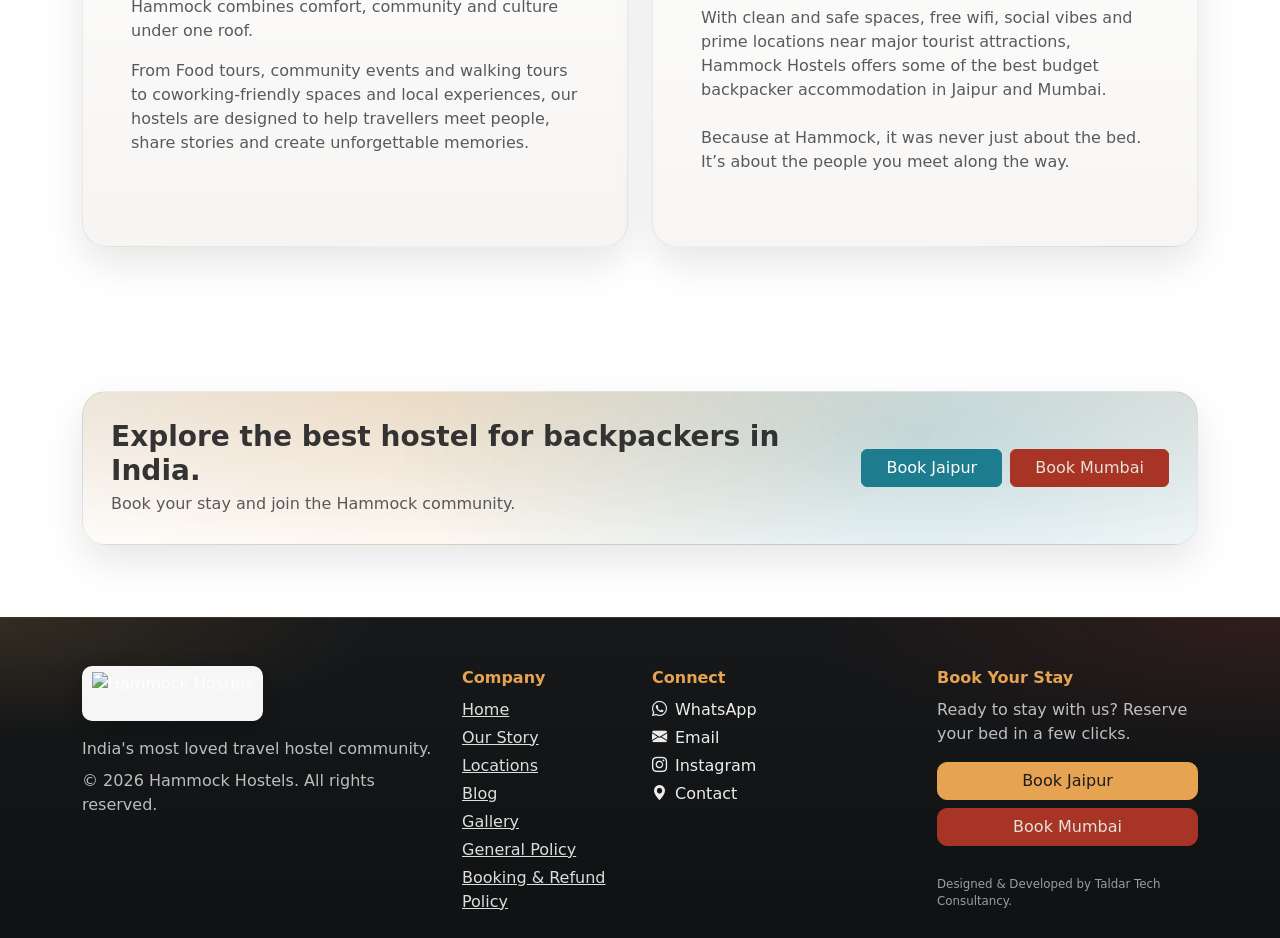
==== commit f91e328f: "Implement dropdown booking options for Jaipur and Mumbai across multiple pages; enhance user experie" ====
--- a/index.html
+++ b/index.html
@@ -43,8 +43,23 @@
             <li class="nav-item"><a class="nav-link" data-nav href="blog.html">Blog</a></li>
             <li class="nav-item"><a class="nav-link" data-nav href="gallery.html">Gallery</a></li>
             <li class="nav-item"><a class="nav-link" data-nav href="contact.html">Contact</a></li>
-            <li class="nav-item ms-lg-2">
-              <a class="btn btn-primary px-3" data-book-now href="https://live.ipms247.com/booking/book-rooms-hammockhostels">Book Now</a>
+            <li class="nav-item dropdown ms-lg-2 book-nav-dropdown">
+              <button
+                class="btn btn-primary px-3 dropdown-toggle"
+                type="button"
+                data-bs-toggle="dropdown"
+                aria-expanded="false"
+              >
+                Book Now
+              </button>
+              <ul class="dropdown-menu dropdown-menu-end shadow-sm">
+                <li>
+                  <a class="dropdown-item" data-book-jaipur href="https://live.ipms247.com/booking/book-rooms-indisoulhospitalityworkspvtltdhammockhostels">Book Jaipur</a>
+                </li>
+                <li>
+                  <a class="dropdown-item" data-book-mumbai href="https://live.ipms247.com/booking/book-rooms-hammockhostels">Book Mumbai</a>
+                </li>
+              </ul>
             </li>
           </ul>
         </div>
@@ -64,7 +79,8 @@
                 </p>
               </div>
               <div class="d-flex flex-wrap gap-2">
-                <a class="btn btn-primary btn-lg px-4" data-book-now href="https://live.ipms247.com/booking/book-rooms-hammockhostels">Book Now</a>
+                <!-- <a class="btn btn-primary btn-lg px-4" data-book-jaipur href="https://live.ipms247.com/booking/book-rooms-indisoulhospitalityworkspvtltdhammockhostels">Book Jaipur</a>
+                <a class="btn btn-outline-primary btn-lg px-4" data-book-mumbai href="https://live.ipms247.com/booking/book-rooms-hammockhostels">Book Mumbai</a> -->
                 <a class="btn btn-outline-primary btn-lg px-4" href="properties.html">Explore Our Properties</a>
               </div>
               <div class="d-flex flex-wrap gap-2 mt-4">
@@ -148,7 +164,7 @@
                   <h3 class="h4 fw-bold mb-2">Bed in 6-Bed Mixed Dorm</h3>
                   <p class="featured-room-meta text-muted mb-3">6 sleeps · 1 bunk bed · shared bathroom</p>
                   <div class="mt-auto">
-                    <a class="featured-room-link" data-book-now href="https://live.ipms247.com/booking/book-rooms-hammockhostels">Book room</a>
+                    <a class="featured-room-link" data-book-jaipur href="https://live.ipms247.com/booking/book-rooms-indisoulhospitalityworkspvtltdhammockhostels">Book room</a>
                   </div>
                 </div>
               </article>
@@ -163,7 +179,7 @@
                   <h3 class="h4 fw-bold mb-2">Bed in 4-Bed Female Dorm</h3>
                   <p class="featured-room-meta text-muted mb-3">4 sleeps · 1 bunk bed · female-only dorm</p>
                   <div class="mt-auto">
-                    <a class="featured-room-link" data-book-now href="https://live.ipms247.com/booking/book-rooms-hammockhostels">Book room</a>
+                    <a class="featured-room-link" data-book-jaipur href="https://live.ipms247.com/booking/book-rooms-indisoulhospitalityworkspvtltdhammockhostels">Book room</a>
                   </div>
                 </div>
               </article>
@@ -178,7 +194,7 @@
                   <h3 class="h4 fw-bold mb-2">Double Room with Private Bathroom</h3>
                   <p class="featured-room-meta text-muted mb-3">2 sleeps · 1 double bed · private bathroom</p>
                   <div class="mt-auto">
-                    <a class="featured-room-link" data-book-now href="https://live.ipms247.com/booking/book-rooms-hammockhostels">Book room</a>
+                    <a class="featured-room-link" data-book-jaipur href="https://live.ipms247.com/booking/book-rooms-indisoulhospitalityworkspvtltdhammockhostels">Book room</a>
                   </div>
                 </div>
               </article>
@@ -193,7 +209,7 @@
                   <h3 class="h4 fw-bold mb-2">Bed in 8-Bed Mixed Dorm</h3>
                   <p class="featured-room-meta text-muted mb-3">8 sleeps · 2 bunk beds · shared bathroom</p>
                   <div class="mt-auto">
-                    <a class="featured-room-link" data-book-now href="https://live.ipms247.com/booking/book-rooms-hammockhostels">Book room</a>
+                    <a class="featured-room-link" data-book-jaipur href="https://live.ipms247.com/booking/book-rooms-indisoulhospitalityworkspvtltdhammockhostels">Book room</a>
                   </div>
                 </div>
               </article>
@@ -208,7 +224,7 @@
                   <h3 class="h4 fw-bold mb-2">Twin Room with Shared Bathroom</h3>
                   <p class="featured-room-meta text-muted mb-3">2 sleeps · 2 twin beds · shared bathroom</p>
                   <div class="mt-auto">
-                    <a class="featured-room-link" data-book-now href="https://live.ipms247.com/booking/book-rooms-hammockhostels">Book room</a>
+                    <a class="featured-room-link" data-book-mumbai href="https://live.ipms247.com/booking/book-rooms-hammockhostels">Book room</a>
                   </div>
                 </div>
               </article>
@@ -223,7 +239,7 @@
                   <h3 class="h4 fw-bold mb-2">Twin Room with Shared Bathroom</h3>
                   <p class="featured-room-meta text-muted mb-3">2 sleeps · 2 twin beds · shared bathroom</p>
                   <div class="mt-auto">
-                    <a class="featured-room-link" data-book-now href="https://live.ipms247.com/booking/book-rooms-hammockhostels">Book room</a>
+                    <a class="featured-room-link" data-book-mumbai href="https://live.ipms247.com/booking/book-rooms-hammockhostels">Book room</a>
                   </div>
                 </div>
               </article>
@@ -238,7 +254,7 @@
                   <h3 class="h4 fw-bold mb-2">Twin Room with Shared Bathroom</h3>
                   <p class="featured-room-meta text-muted mb-3">2 sleeps · 2 twin beds · shared bathroom</p>
                   <div class="mt-auto">
-                    <a class="featured-room-link" data-book-now href="https://live.ipms247.com/booking/book-rooms-hammockhostels">Book room</a>
+                    <a class="featured-room-link" data-book-mumbai href="https://live.ipms247.com/booking/book-rooms-hammockhostels">Book room</a>
                   </div>
                 </div>
               </article>
@@ -253,7 +269,7 @@
                   <h3 class="h4 fw-bold mb-2">Twin Room with Shared Bathroom</h3>
                   <p class="featured-room-meta text-muted mb-3">2 sleeps · 2 twin beds · shared bathroom</p>
                   <div class="mt-auto">
-                    <a class="featured-room-link" data-book-now href="https://live.ipms247.com/booking/book-rooms-hammockhostels">Book room</a>
+                    <a class="featured-room-link" data-book-mumbai href="https://live.ipms247.com/booking/book-rooms-hammockhostels">Book room</a>
                   </div>
                 </div>
               </article>
@@ -761,7 +777,10 @@
                 It&rsquo;s about the people you meet along the way.
               </p>
               <div class="mt-auto">
-                <a class="btn btn-primary w-100" data-book-now href="https://live.ipms247.com/booking/book-rooms-hammockhostels">Book Now</a>
+                <div class="book-cta-pair book-cta-pair--stack">
+              <!-- <a class="btn btn-primary w-100" data-book-jaipur href="https://live.ipms247.com/booking/book-rooms-indisoulhospitalityworkspvtltdhammockhostels">Book Jaipur</a>
+              <a class="btn btn-outline-primary w-100" data-book-mumbai href="https://live.ipms247.com/booking/book-rooms-hammockhostels">Book Mumbai</a> -->
+            </div>
               </div>
             </div>
           </div>
@@ -778,7 +797,10 @@
               <p class="text-muted mb-0">Book your stay and join the Hammock community.</p>
             </div>
             <div class="col-lg-4 text-lg-end">
-              <a class="btn btn-primary btn-lg w-100 w-lg-auto px-4" data-book-now href="https://live.ipms247.com/booking/book-rooms-hammockhostels">Book Now</a>
+              <div class="book-cta-pair d-flex flex-wrap gap-2 justify-content-lg-end">
+                  <a class="btn btn-primary px-4" data-book-jaipur href="https://live.ipms247.com/booking/book-rooms-indisoulhospitalityworkspvtltdhammockhostels">Book Jaipur</a>
+                  <a class="btn btn-outline-primary px-4" data-book-mumbai href="https://live.ipms247.com/booking/book-rooms-hammockhostels">Book Mumbai</a>
+                </div>
             </div>
           </div>
         </div>
@@ -819,7 +841,10 @@
           <div class="col-md-4 col-lg-3">
             <div class="fw-semibold mb-2">Book Your Stay</div>
             <p class="fineprint mb-3">Ready to stay with us? Reserve your bed in a few clicks.</p>
-            <a class="btn btn-primary w-100" data-book-now href="https://live.ipms247.com/booking/book-rooms-hammockhostels">Book Now</a>
+            <div class="book-cta-pair book-cta-pair--stack">
+              <a class="btn btn-primary w-100" data-book-jaipur href="https://live.ipms247.com/booking/book-rooms-indisoulhospitalityworkspvtltdhammockhostels">Book Jaipur</a>
+              <a class="btn btn-outline-primary w-100" data-book-mumbai href="https://live.ipms247.com/booking/book-rooms-hammockhostels">Book Mumbai</a>
+            </div>
             <a class="fineprint d-inline-block text-decoration-none" href="https://taldartechconsultancy.com" target="_blank" rel="noopener noreferrer">Designed &amp; Developed by Taldar Tech Consultancy.</a>
           </div>
         </div>
--- a/assets/css/style.css
+++ b/assets/css/style.css
@@ -872,26 +872,58 @@
   border-radius: 10px;
 }
 
-.mobile-book-cta{
+.book-nav-dropdown .dropdown-toggle::after{
+  margin-left: .45em;
+}
+.book-nav-dropdown .dropdown-menu{
+  min-width: 11.5rem;
+  border-radius: var(--radius-md);
+  border-color: rgba(51, 51, 51, .1);
+  padding: .35rem;
+}
+.book-nav-dropdown .dropdown-item{
+  border-radius: 8px;
+  font-weight: 600;
+  padding: .5rem .75rem;
+}
+.book-nav-dropdown .dropdown-item:active{
+  background: color-mix(in srgb, var(--color-primary) 18%, #fff);
+  color: var(--color-charcoal);
+}
+
+/* Desktop: open the booking dropdown on hover */
+@media (min-width: 992px){
+  .book-nav-dropdown:hover > .dropdown-menu,
+  .book-nav-dropdown:focus-within > .dropdown-menu{
+    display: block !important;
+    visibility: visible;
+    opacity: 1;
+  }
+}
+
+.book-cta-pair--stack{
+  display: grid;
+  gap: .5rem;
+}
+
+.mobile-book-cta-bar{
   display: none;
   position: fixed;
-  left: 14px;
-  right: 14px;
-  bottom: calc(12px + env(safe-area-inset-bottom));
+  left: 10px;
+  right: 10px;
+  bottom: calc(10px + env(safe-area-inset-bottom));
   z-index: 1080;
-  text-align: center;
-  text-decoration: none;
+  gap: 8px;
+  padding: 0;
+}
+.mobile-book-cta-bar .btn{
   font-weight: 700;
-  color: #fff;
-  background: var(--color-primary);
-  border: 1px solid color-mix(in srgb, var(--color-primary) 82%, #000);
-  border-radius: 12px;
-  padding: 12px 14px;
-  box-shadow: 0 12px 24px rgba(0,0,0,.24);
-}
-.mobile-book-cta:hover{
-  color: #fff;
-  background: color-mix(in srgb, var(--color-primary) 86%, #000);
+  border-radius: 10px;
+  padding: 11px 10px;
+  box-shadow: 0 10px 22px rgba(0, 0, 0, .2);
+}
+.mobile-book-cta-bar .btn-outline-primary{
+  background: #fff;
 }
 
 /* Property comparison module */
@@ -1004,22 +1036,14 @@
   font-size: .92rem;
 }
 @media (max-width: 991.98px){
-  .mobile-book-cta{
-    display: block;
+  .mobile-book-cta-bar{
+    display: flex;
   }
   body{
     padding-bottom: 82px;
   }
 }
 @media (max-width: 575.98px){
-  .mobile-book-cta{
-    left: 10px;
-    right: 10px;
-    bottom: calc(10px + env(safe-area-inset-bottom));
-    padding: 11px 12px;
-    font-size: .97rem;
-    border-radius: 10px;
-  }
   body{
     padding-bottom: 78px;
   }
@@ -1368,7 +1392,7 @@
   .hero-media-carousel,
   .hero-carousel .carousel-item.active img,
   .hero .btn,
-  .mobile-book-cta{
+  .mobile-book-cta-bar{
     transition: none !important;
     animation: none !important;
     transform: none !important;
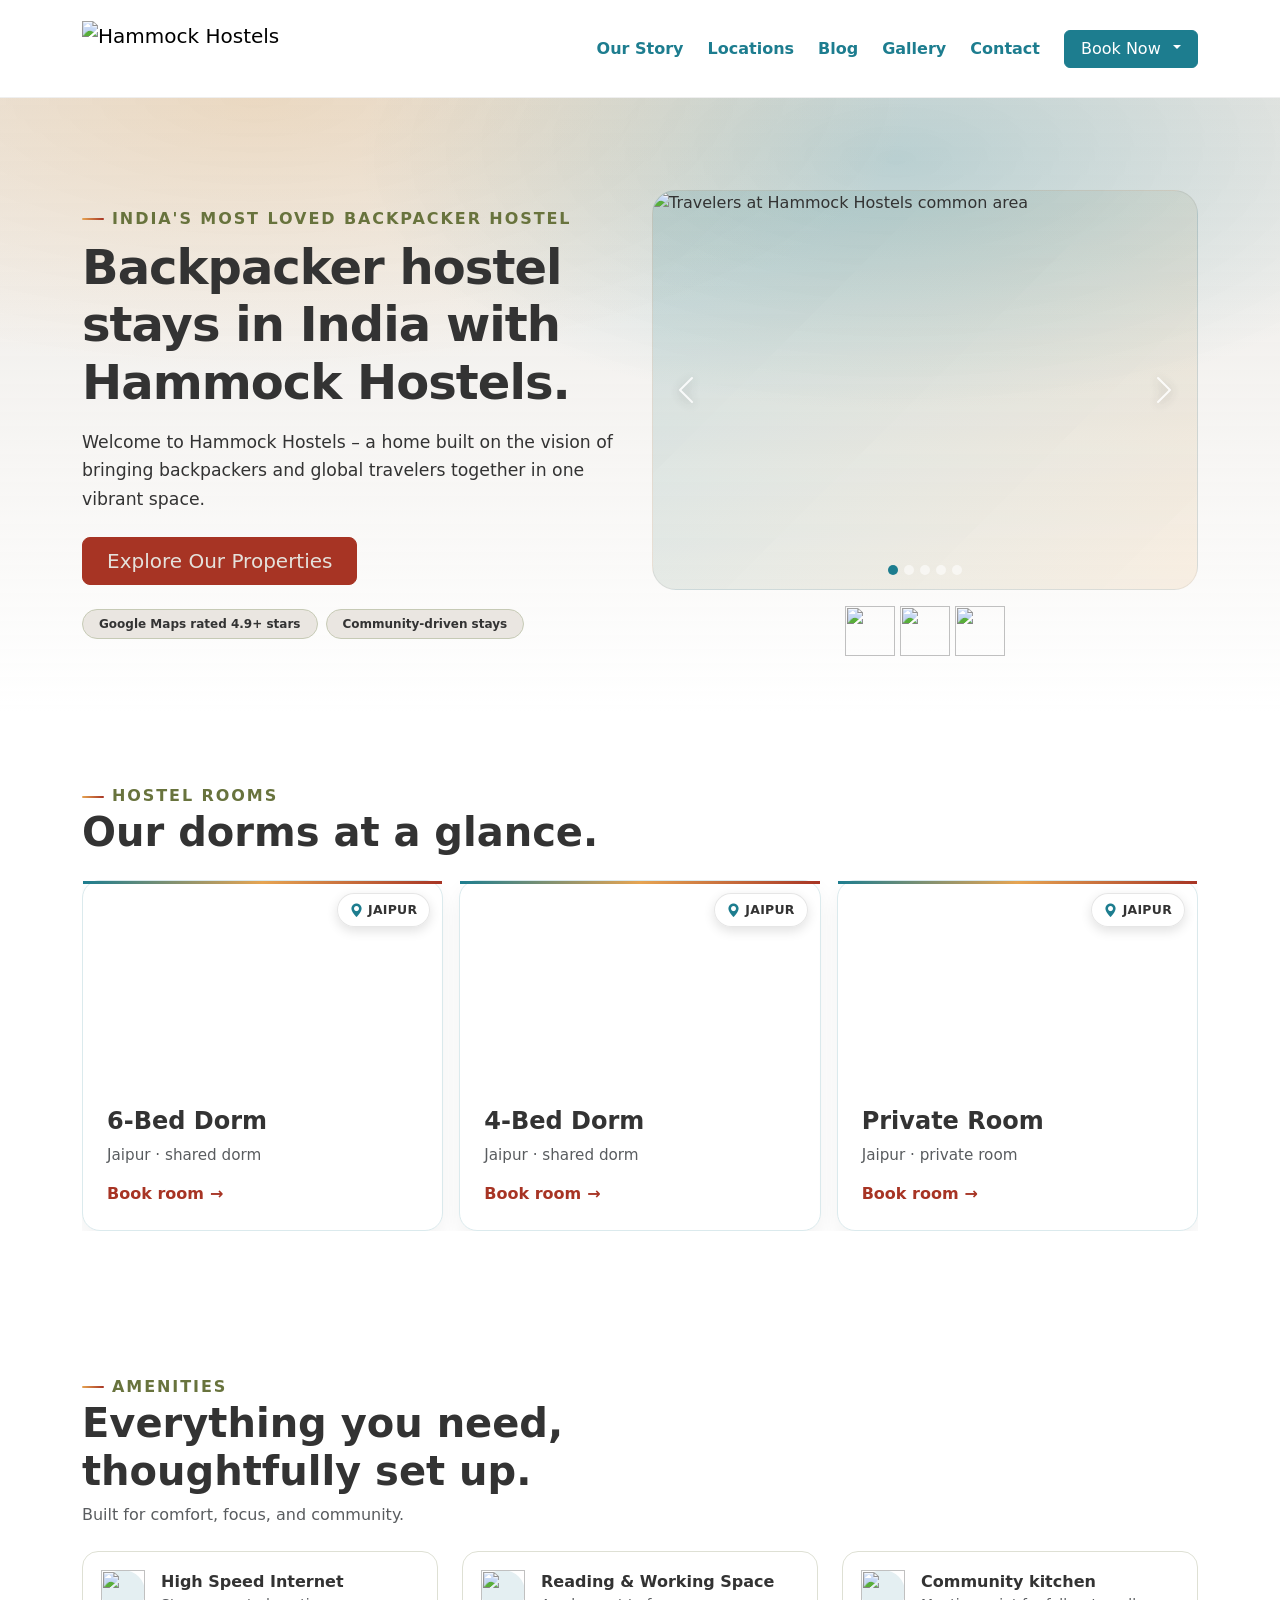
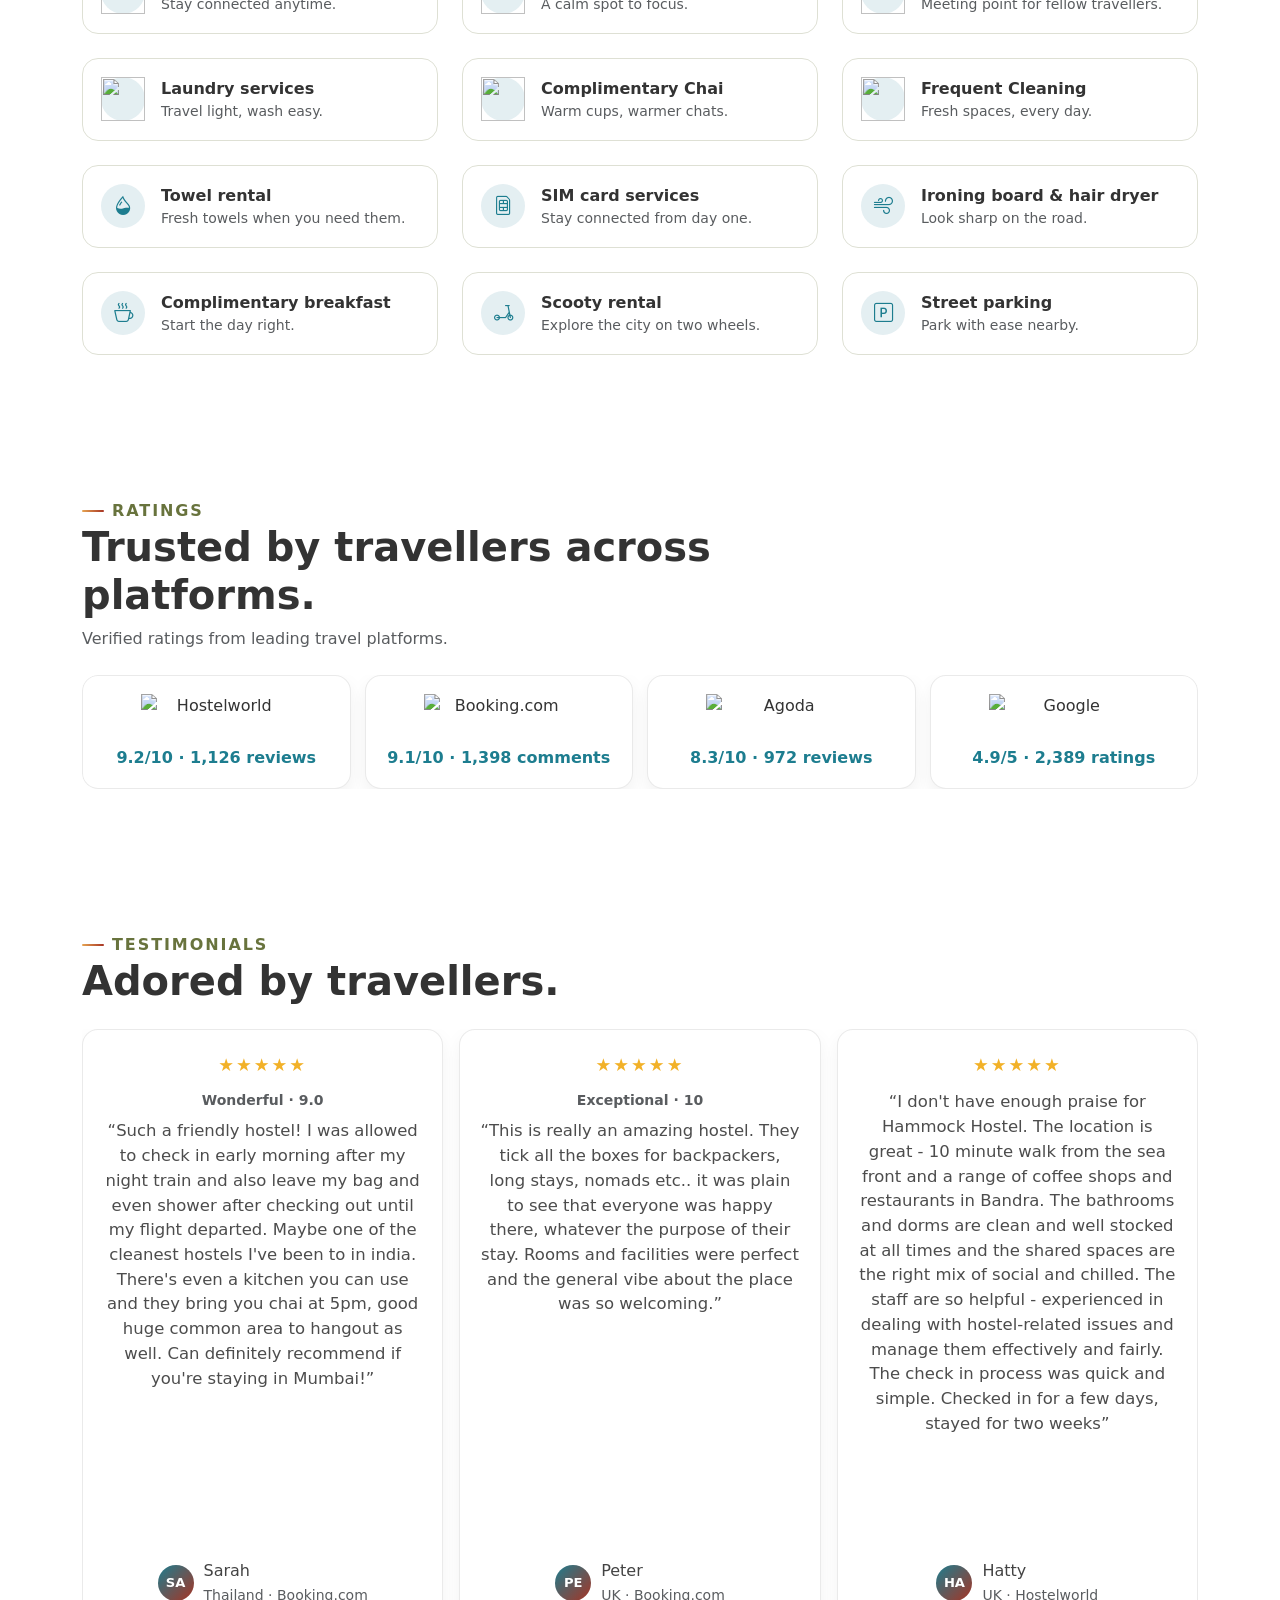
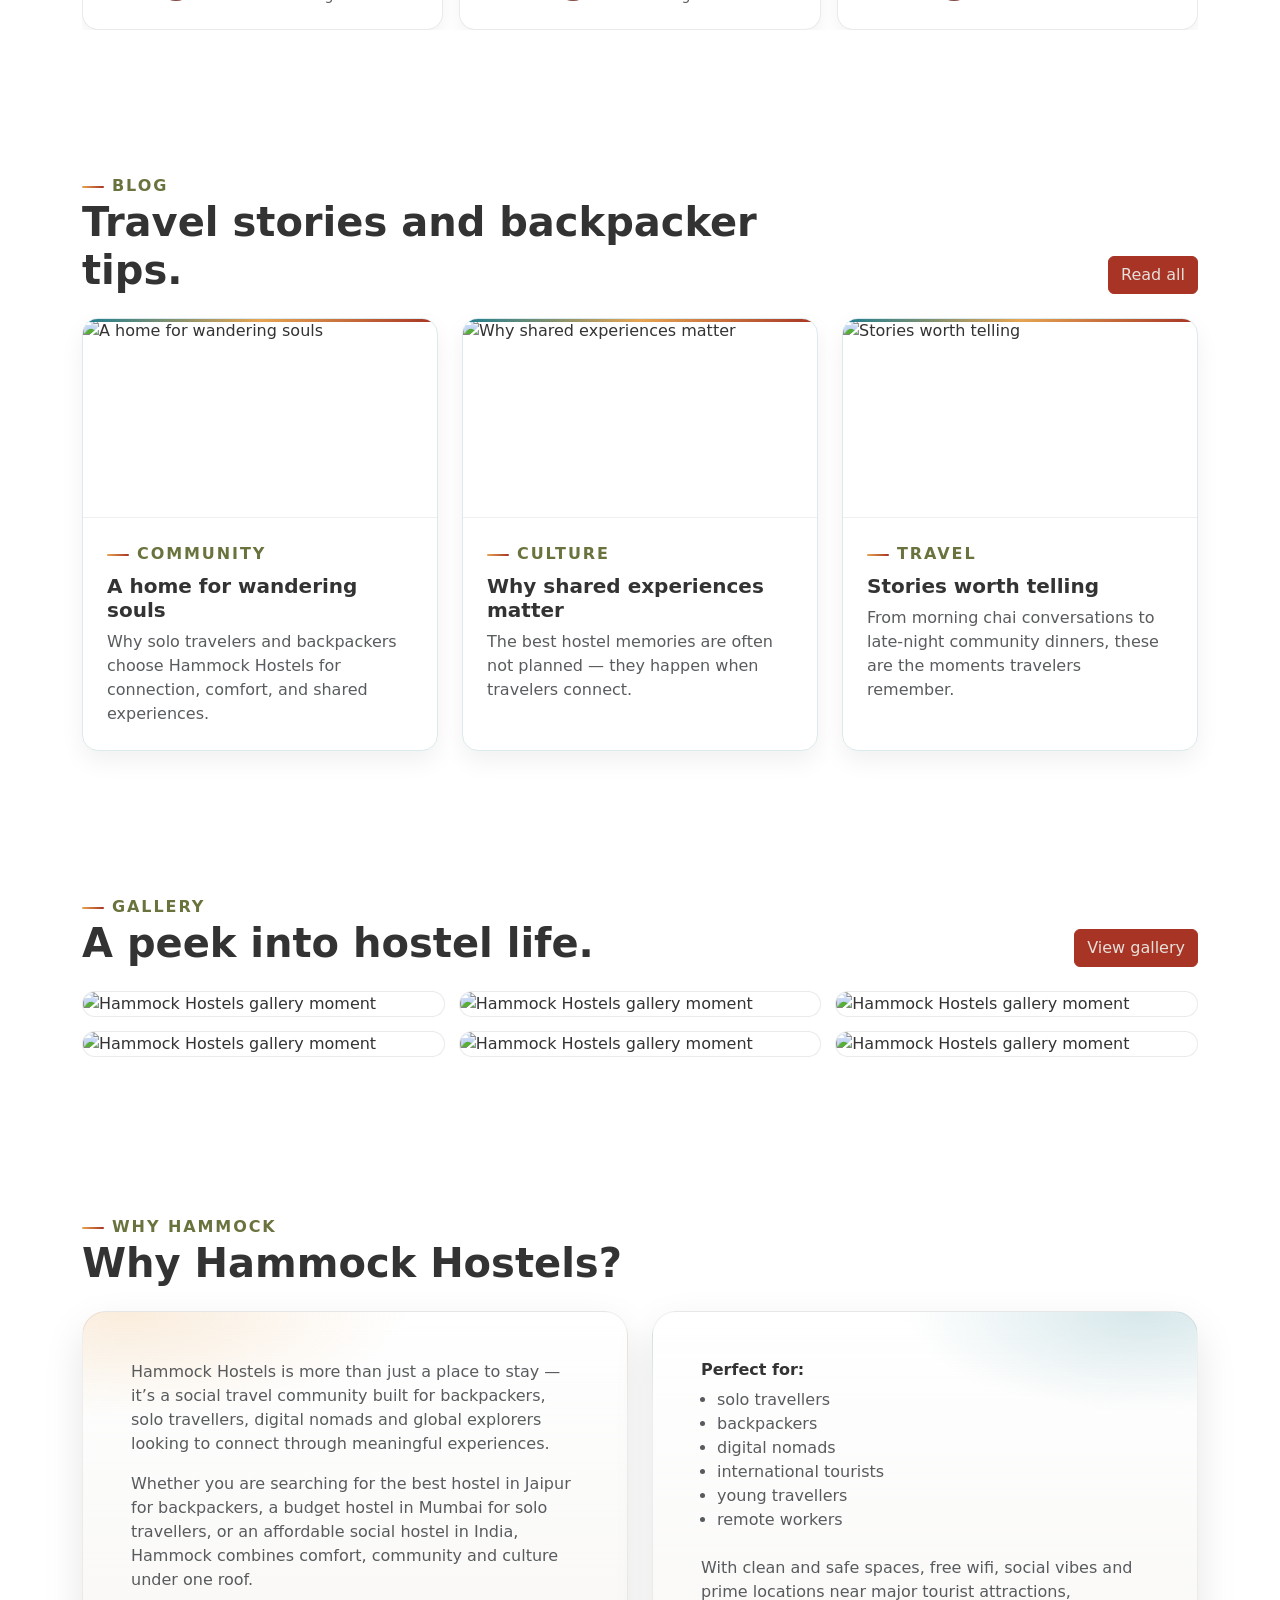
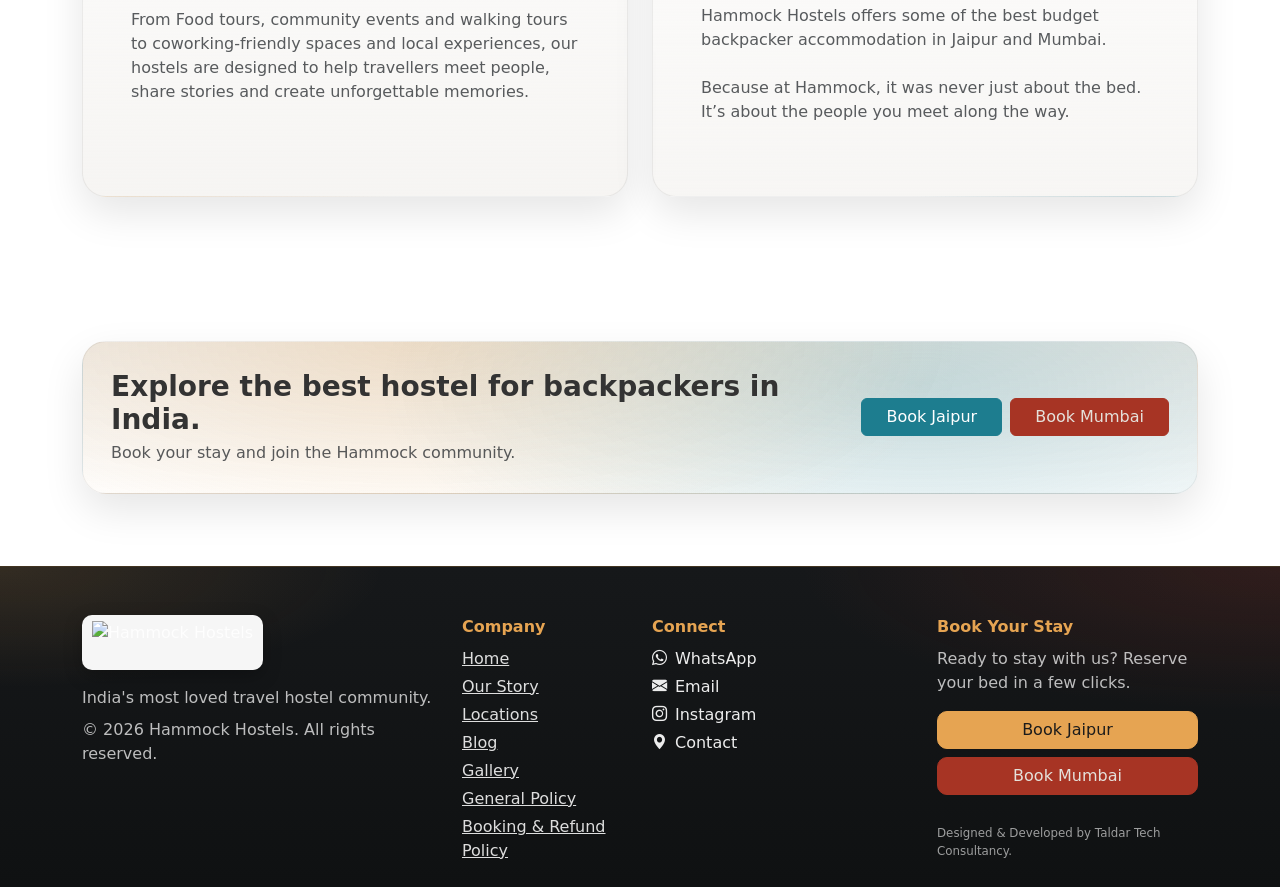
==== commit 0ca37ec9: "Update featured room cards in index.html with new images and revised descriptions for Jaipur and Mum" ====
--- a/index.html
+++ b/index.html
@@ -158,11 +158,11 @@
               <article class="card card-soft featured-room-card h-100">
                 <div class="property-thumb featured-room-media">
                   <span class="featured-room-location-badge"><i class="bi bi-geo-alt-fill" aria-hidden="true"></i>Jaipur</span>
-                  <img loading="lazy" decoding="async" src="assets/images/homepage-rooms/01.webp" alt="Bed in 6-Bed Mixed Dorm at Hammock Hostels" />
+                  <img loading="lazy" decoding="async" src="assets/images/homepage-rooms/6-bed-dorm-jaipur.webp" alt="6-Bed Dorm in Jaipur at Hammock Hostels" />
                 </div>
                 <div class="card-body p-4 d-flex flex-column">
-                  <h3 class="h4 fw-bold mb-2">Bed in 6-Bed Mixed Dorm</h3>
-                  <p class="featured-room-meta text-muted mb-3">6 sleeps · 1 bunk bed · shared bathroom</p>
+                  <h3 class="h4 fw-bold mb-2">6-Bed Dorm</h3>
+                  <p class="featured-room-meta text-muted mb-3">Jaipur · shared dorm</p>
                   <div class="mt-auto">
                     <a class="featured-room-link" data-book-jaipur href="https://live.ipms247.com/booking/book-rooms-indisoulhospitalityworkspvtltdhammockhostels">Book room</a>
                   </div>
@@ -173,11 +173,11 @@
               <article class="card card-soft featured-room-card h-100">
                 <div class="property-thumb featured-room-media">
                   <span class="featured-room-location-badge"><i class="bi bi-geo-alt-fill" aria-hidden="true"></i>Jaipur</span>
-                  <img loading="lazy" decoding="async" src="assets/images/homepage-rooms/02.webp" alt="Bed in 4-Bed Female Dorm at Hammock Hostels" />
+                  <img loading="lazy" decoding="async" src="assets/images/homepage-rooms/4-bed-dorm-jaipur.webp" alt="4-Bed Dorm in Jaipur at Hammock Hostels" />
                 </div>
                 <div class="card-body p-4 d-flex flex-column">
-                  <h3 class="h4 fw-bold mb-2">Bed in 4-Bed Female Dorm</h3>
-                  <p class="featured-room-meta text-muted mb-3">4 sleeps · 1 bunk bed · female-only dorm</p>
+                  <h3 class="h4 fw-bold mb-2">4-Bed Dorm</h3>
+                  <p class="featured-room-meta text-muted mb-3">Jaipur · shared dorm</p>
                   <div class="mt-auto">
                     <a class="featured-room-link" data-book-jaipur href="https://live.ipms247.com/booking/book-rooms-indisoulhospitalityworkspvtltdhammockhostels">Book room</a>
                   </div>
@@ -188,11 +188,11 @@
               <article class="card card-soft featured-room-card h-100">
                 <div class="property-thumb featured-room-media">
                   <span class="featured-room-location-badge"><i class="bi bi-geo-alt-fill" aria-hidden="true"></i>Jaipur</span>
-                  <img loading="lazy" decoding="async" src="assets/images/homepage-rooms/03.webp" alt="Double Room with Private Bathroom at Hammock Hostels" />
+                  <img loading="lazy" decoding="async" src="assets/images/homepage-rooms/private-room-jaipur.webp" alt="Private Room in Jaipur at Hammock Hostels" />
                 </div>
                 <div class="card-body p-4 d-flex flex-column">
-                  <h3 class="h4 fw-bold mb-2">Double Room with Private Bathroom</h3>
-                  <p class="featured-room-meta text-muted mb-3">2 sleeps · 1 double bed · private bathroom</p>
+                  <h3 class="h4 fw-bold mb-2">Private Room</h3>
+                  <p class="featured-room-meta text-muted mb-3">Jaipur · private room</p>
                   <div class="mt-auto">
                     <a class="featured-room-link" data-book-jaipur href="https://live.ipms247.com/booking/book-rooms-indisoulhospitalityworkspvtltdhammockhostels">Book room</a>
                   </div>
@@ -203,11 +203,11 @@
               <article class="card card-soft featured-room-card h-100">
                 <div class="property-thumb featured-room-media">
                   <span class="featured-room-location-badge"><i class="bi bi-geo-alt-fill" aria-hidden="true"></i>Jaipur</span>
-                  <img loading="lazy" decoding="async" src="assets/images/homepage-rooms/04.webp" alt="Bed in 8-Bed Mixed Dorm at Hammock Hostels" />
+                  <img loading="lazy" decoding="async" src="assets/images/homepage-rooms/private-room-2-jaipur.webp" alt="Private Room 2 in Jaipur at Hammock Hostels" />
                 </div>
                 <div class="card-body p-4 d-flex flex-column">
-                  <h3 class="h4 fw-bold mb-2">Bed in 8-Bed Mixed Dorm</h3>
-                  <p class="featured-room-meta text-muted mb-3">8 sleeps · 2 bunk beds · shared bathroom</p>
+                  <h3 class="h4 fw-bold mb-2">Private Room 2</h3>
+                  <p class="featured-room-meta text-muted mb-3">Jaipur · private room</p>
                   <div class="mt-auto">
                     <a class="featured-room-link" data-book-jaipur href="https://live.ipms247.com/booking/book-rooms-indisoulhospitalityworkspvtltdhammockhostels">Book room</a>
                   </div>
@@ -218,11 +218,11 @@
               <article class="card card-soft featured-room-card h-100">
                 <div class="property-thumb featured-room-media">
                   <span class="featured-room-location-badge"><i class="bi bi-geo-alt-fill" aria-hidden="true"></i>Mumbai</span>
-                  <img loading="lazy" decoding="async" src="assets/images/homepage-rooms/05.webp" alt="Twin Room with Shared Bathroom at Hammock Hostels" />
+                  <img loading="lazy" decoding="async" src="assets/images/homepage-rooms/6-bed-female-dorm-mumbai.webp" alt="6-Bed Female Dorm in Mumbai at Hammock Hostels" />
                 </div>
                 <div class="card-body p-4 d-flex flex-column">
-                  <h3 class="h4 fw-bold mb-2">Twin Room with Shared Bathroom</h3>
-                  <p class="featured-room-meta text-muted mb-3">2 sleeps · 2 twin beds · shared bathroom</p>
+                  <h3 class="h4 fw-bold mb-2">6-Bed Female Dorm</h3>
+                  <p class="featured-room-meta text-muted mb-3">Mumbai · female-only dorm</p>
                   <div class="mt-auto">
                     <a class="featured-room-link" data-book-mumbai href="https://live.ipms247.com/booking/book-rooms-hammockhostels">Book room</a>
                   </div>
@@ -233,11 +233,11 @@
               <article class="card card-soft featured-room-card h-100">
                 <div class="property-thumb featured-room-media">
                   <span class="featured-room-location-badge"><i class="bi bi-geo-alt-fill" aria-hidden="true"></i>Mumbai</span>
-                  <img loading="lazy" decoding="async" src="assets/images/homepage-rooms/06.webp" alt="Twin Room with Shared Bathroom at Hammock Hostels" />
+                  <img loading="lazy" decoding="async" src="assets/images/homepage-rooms/8-bed-dorm-mumbai.webp" alt="8-Bed Dorm in Mumbai at Hammock Hostels" />
                 </div>
                 <div class="card-body p-4 d-flex flex-column">
-                  <h3 class="h4 fw-bold mb-2">Twin Room with Shared Bathroom</h3>
-                  <p class="featured-room-meta text-muted mb-3">2 sleeps · 2 twin beds · shared bathroom</p>
+                  <h3 class="h4 fw-bold mb-2">8-Bed Dorm</h3>
+                  <p class="featured-room-meta text-muted mb-3">Mumbai · shared dorm</p>
                   <div class="mt-auto">
                     <a class="featured-room-link" data-book-mumbai href="https://live.ipms247.com/booking/book-rooms-hammockhostels">Book room</a>
                   </div>
@@ -248,11 +248,11 @@
               <article class="card card-soft featured-room-card h-100">
                 <div class="property-thumb featured-room-media">
                   <span class="featured-room-location-badge"><i class="bi bi-geo-alt-fill" aria-hidden="true"></i>Mumbai</span>
-                  <img loading="lazy" decoding="async" src="assets/images/homepage-rooms/07.webp" alt="Twin Room with Shared Bathroom at Hammock Hostels" />
+                  <img loading="lazy" decoding="async" src="assets/images/homepage-rooms/10-bed-dorm-mumbai.webp" alt="10-Bed Dorm in Mumbai at Hammock Hostels" />
                 </div>
                 <div class="card-body p-4 d-flex flex-column">
-                  <h3 class="h4 fw-bold mb-2">Twin Room with Shared Bathroom</h3>
-                  <p class="featured-room-meta text-muted mb-3">2 sleeps · 2 twin beds · shared bathroom</p>
+                  <h3 class="h4 fw-bold mb-2">10-Bed Dorm</h3>
+                  <p class="featured-room-meta text-muted mb-3">Mumbai · shared dorm</p>
                   <div class="mt-auto">
                     <a class="featured-room-link" data-book-mumbai href="https://live.ipms247.com/booking/book-rooms-hammockhostels">Book room</a>
                   </div>
@@ -263,11 +263,11 @@
               <article class="card card-soft featured-room-card h-100">
                 <div class="property-thumb featured-room-media">
                   <span class="featured-room-location-badge"><i class="bi bi-geo-alt-fill" aria-hidden="true"></i>Mumbai</span>
-                  <img loading="lazy" decoding="async" src="assets/images/homepage-rooms/08.webp" alt="Twin Room with Shared Bathroom at Hammock Hostels" />
+                  <img loading="lazy" decoding="async" src="assets/images/homepage-rooms/private-room-mumbai.webp" alt="Private Room in Mumbai at Hammock Hostels" />
                 </div>
                 <div class="card-body p-4 d-flex flex-column">
-                  <h3 class="h4 fw-bold mb-2">Twin Room with Shared Bathroom</h3>
-                  <p class="featured-room-meta text-muted mb-3">2 sleeps · 2 twin beds · shared bathroom</p>
+                  <h3 class="h4 fw-bold mb-2">Private Room</h3>
+                  <p class="featured-room-meta text-muted mb-3">Mumbai · private room</p>
                   <div class="mt-auto">
                     <a class="featured-room-link" data-book-mumbai href="https://live.ipms247.com/booking/book-rooms-hammockhostels">Book room</a>
                   </div>
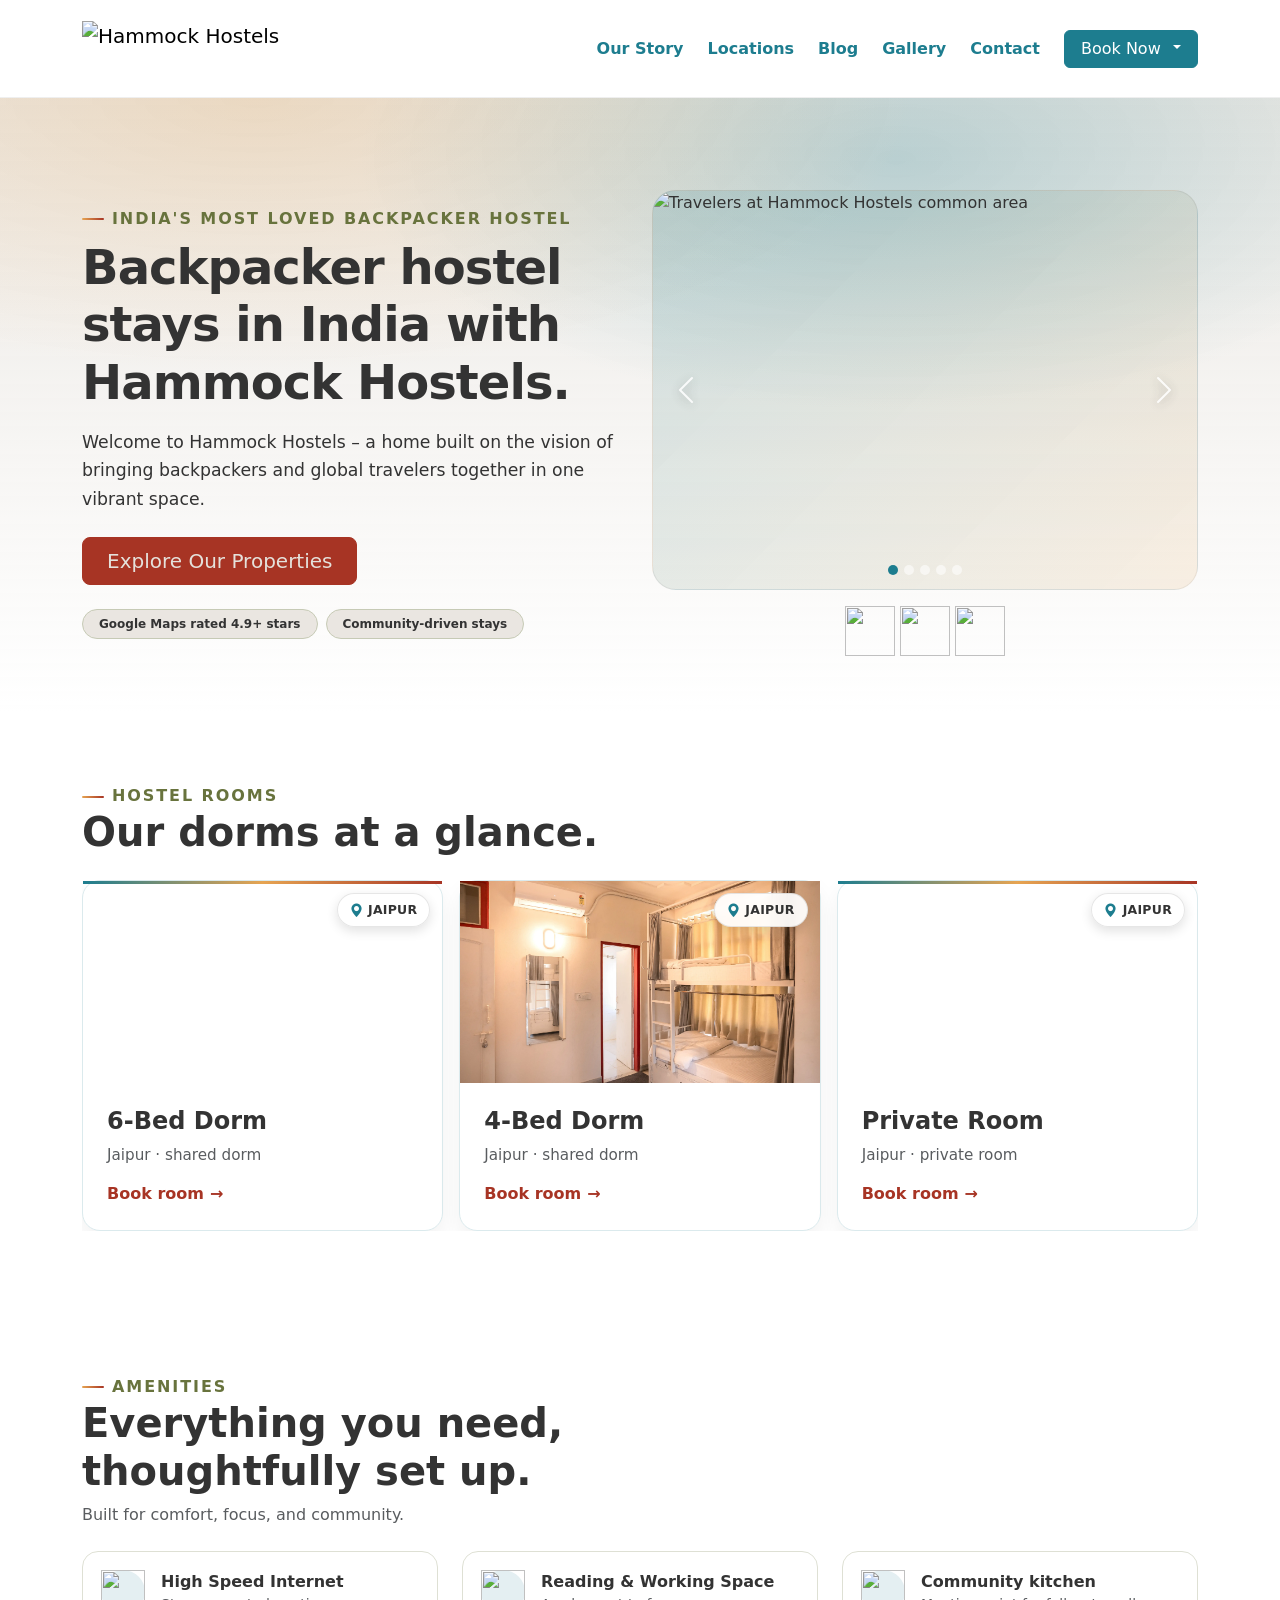
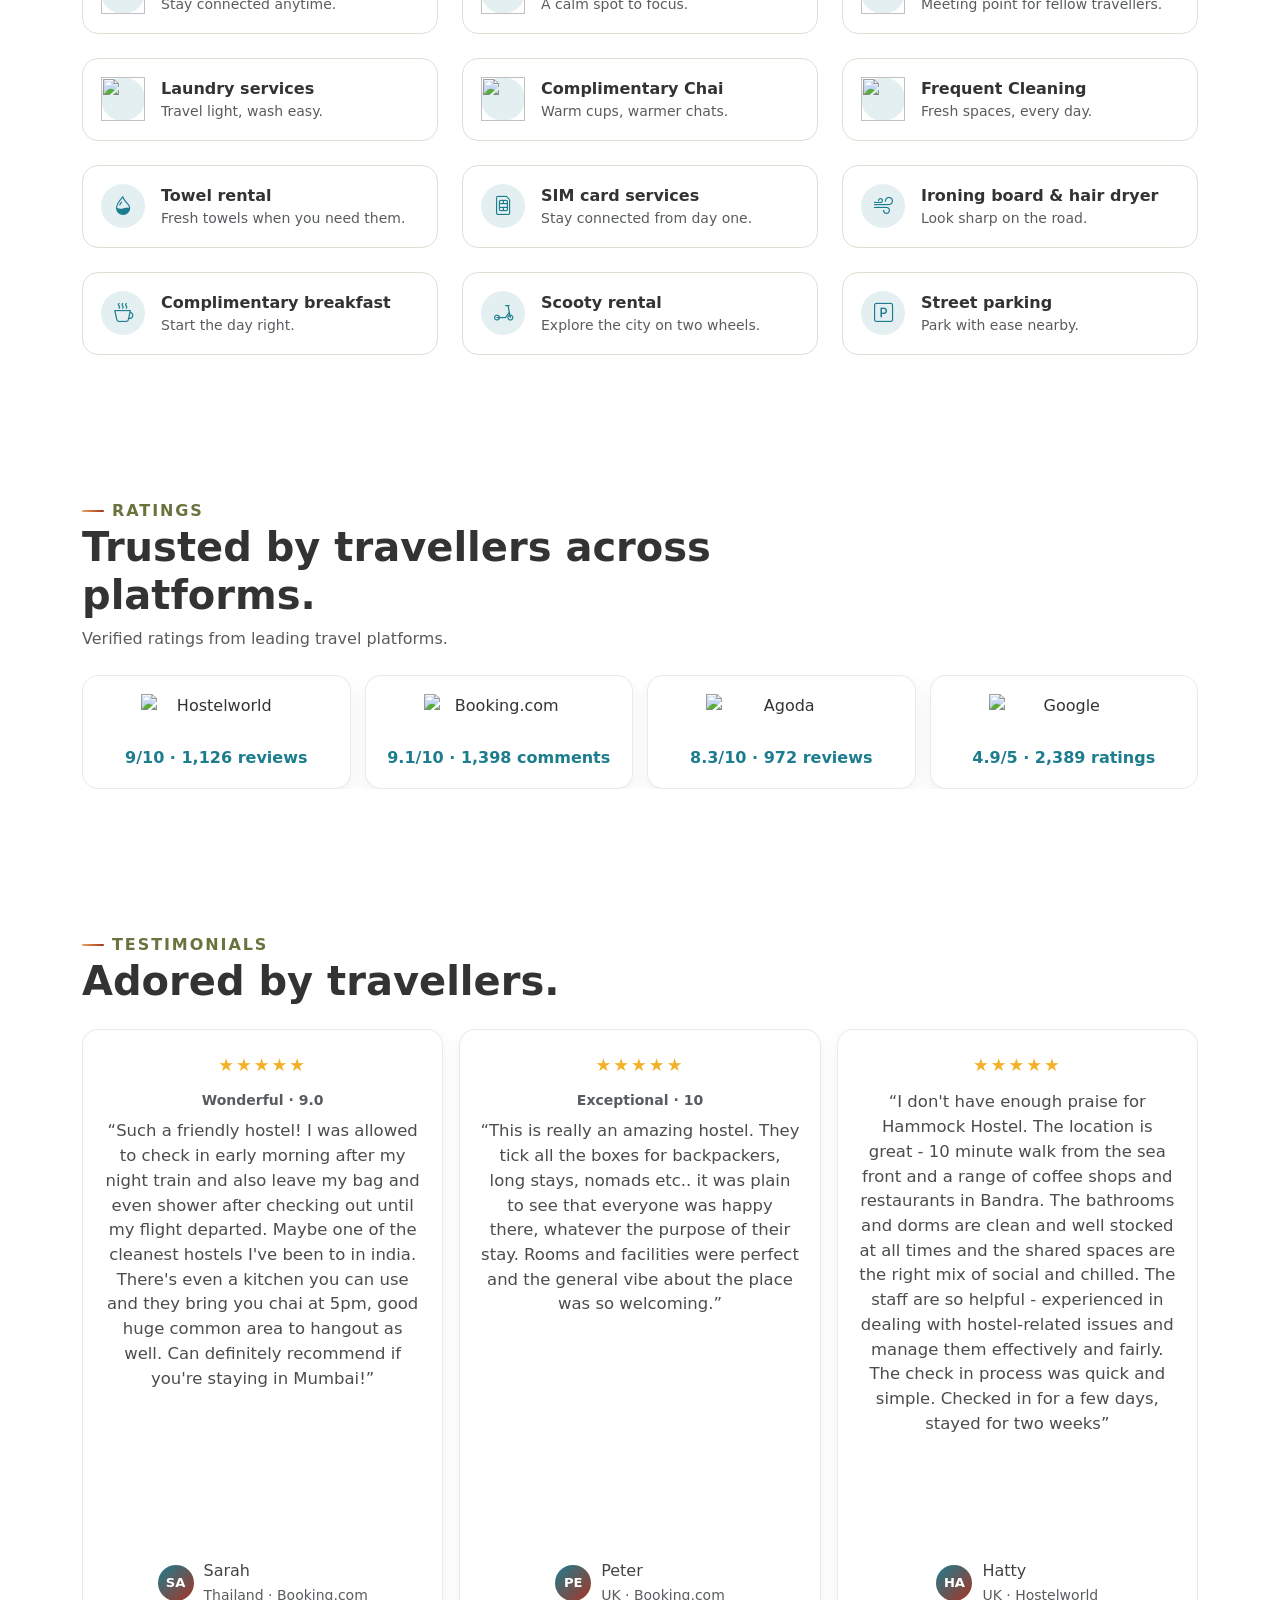
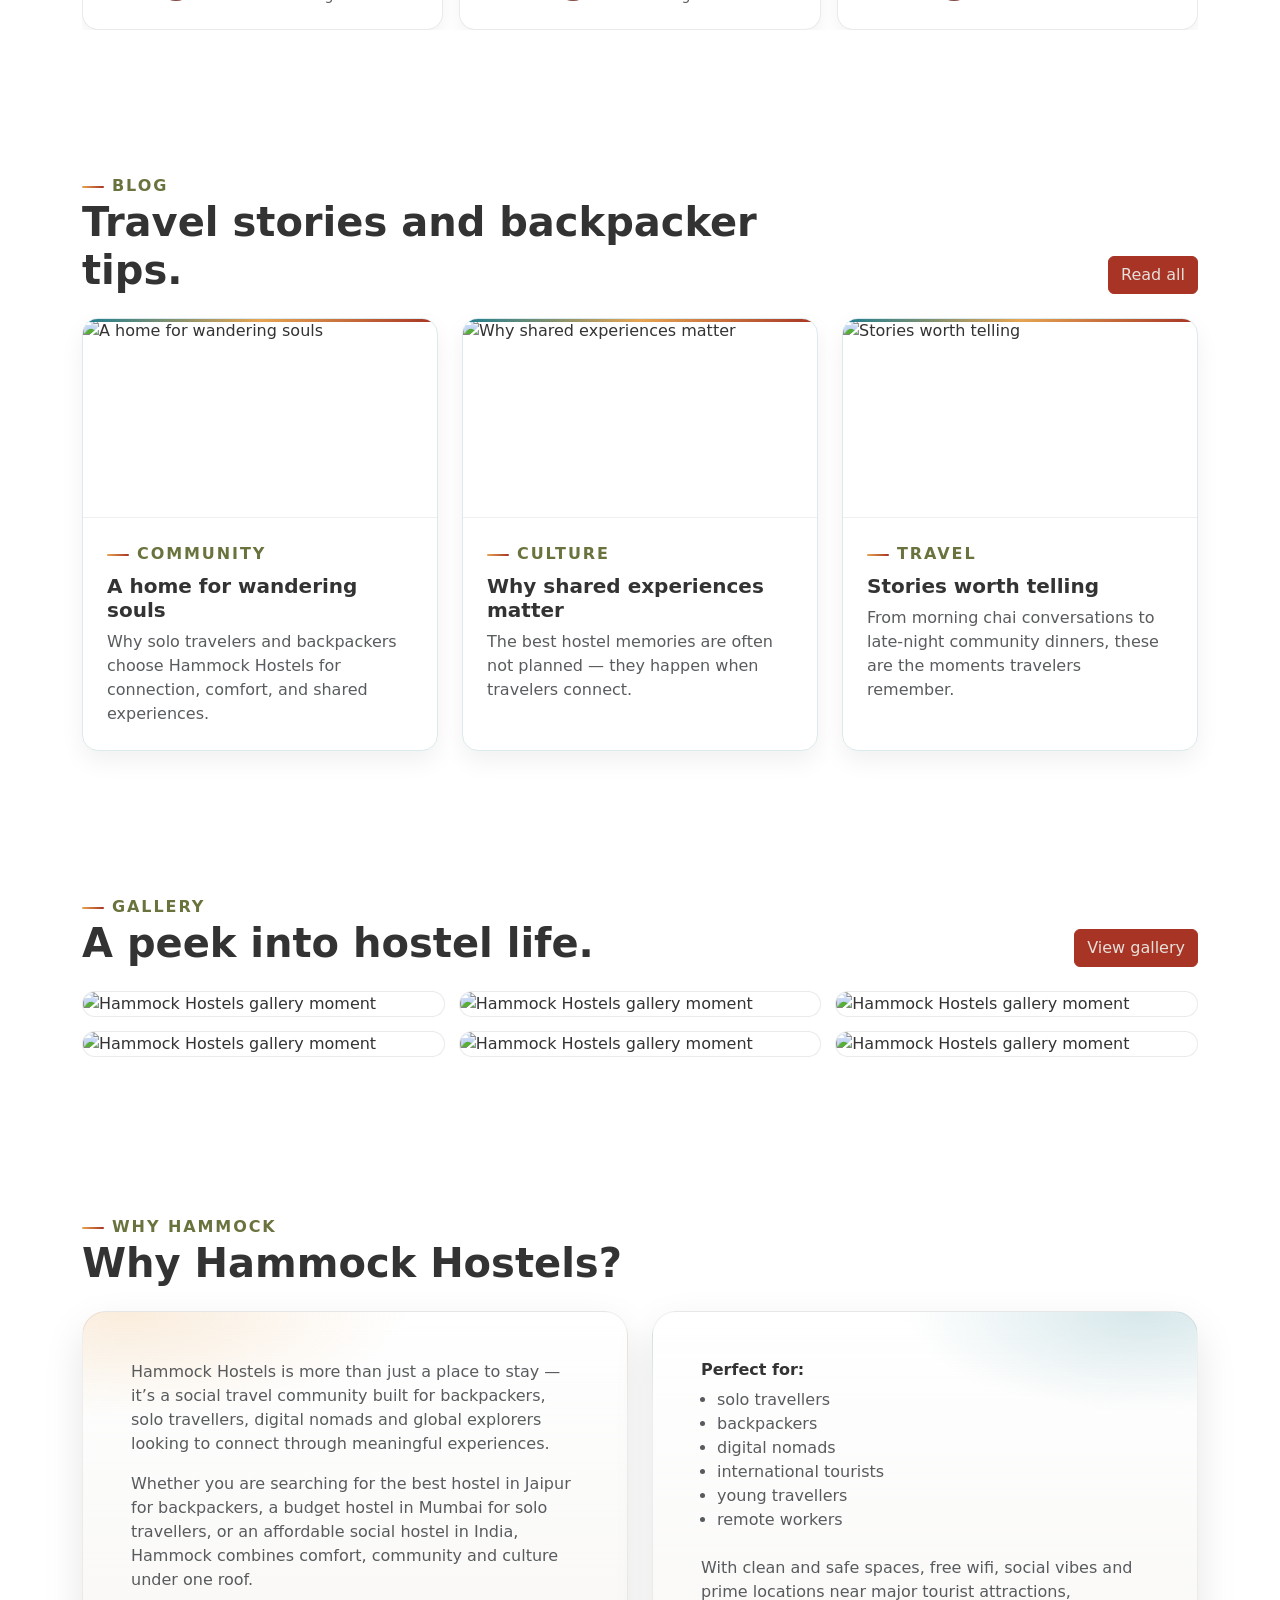
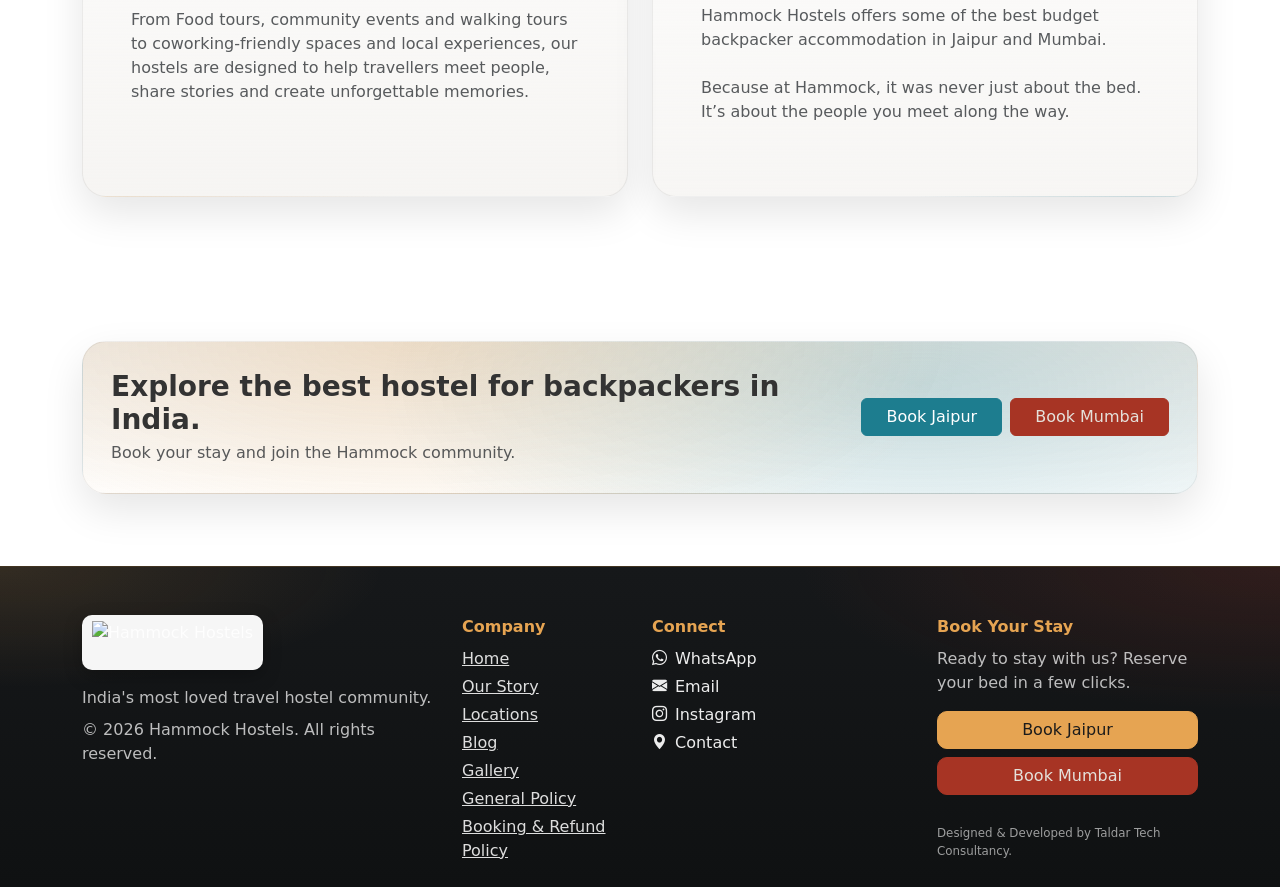
==== commit 79bf7ce0: "Refactor ratings display in index.html by integrating dynamic data from a new JSON file; enhance the" ====
--- a/index.html
+++ b/index.html
@@ -84,7 +84,7 @@
                 <a class="btn btn-outline-primary btn-lg px-4" href="properties.html">Explore Our Properties</a>
               </div>
               <div class="d-flex flex-wrap gap-2 mt-4">
-                <span class="badge rounded-pill badge-soft px-3 py-2">Google Maps rated 4.9+ stars</span>
+                <span class="badge rounded-pill badge-soft px-3 py-2" data-rating-hero>Google Maps rated 4.9+ stars</span>
                 <span class="badge rounded-pill badge-soft px-3 py-2">Community-driven stays</span>
               </div>
             </div>
@@ -431,40 +431,7 @@
           <p class="text-muted mb-0">Verified ratings from leading travel platforms.</p>
         </div>
         <div class="rating-slider" data-rating-slider>
-          <div class="rating-track">
-            <article class="rating-item">
-              <img loading="lazy" decoding="async" src="assets/rating/hw.png" alt="Hostelworld" />
-              <p><strong>9.2/10</strong> · 1,126 reviews</p>
-            </article>
-            <article class="rating-item">
-              <img loading="lazy" decoding="async" src="assets/rating/bookingcom.png" alt="Booking.com" />
-              <p><strong>9.1/10</strong> · 1,398 comments</p>
-            </article>
-            <article class="rating-item">
-              <img loading="lazy" decoding="async" src="assets/rating/agoda.png" alt="Agoda" />
-              <p><strong>8.3/10</strong> · 972 reviews</p>
-            </article>
-            <article class="rating-item">
-              <img loading="lazy" decoding="async" src="assets/rating/google.png" alt="Google" />
-              <p><strong>4.9/5</strong> · 2,389 ratings</p>
-            </article>
-            <article class="rating-item">
-              <img loading="lazy" decoding="async" src="assets/rating/goibibo.png" alt="Goibibo" />
-              <p><strong>4.7/5</strong> · 1,074 ratings</p>
-            </article>
-            <article class="rating-item">
-              <img loading="lazy" decoding="async" src="assets/rating/mmt.png" alt="MakeMyTrip" />
-              <p><strong>4.3/5</strong> · 1,842 reviews</p>
-            </article>
-            <!-- <article class="rating-item">
-              <img loading="lazy" decoding="async" src="assets/rating/expedia.png" alt="Expedia" />
-              <p><strong>9.6/10</strong> · 460 notes</p>
-            </article>
-            <article class="rating-item">
-              <img loading="lazy" decoding="async" src="assets/rating/tripadvisor.png" alt="Tripadvisor" />
-              <p><strong>4.5/5</strong> · 836 reviews</p>
-            </article> -->
-          </div>
+          <div class="rating-track"></div>
         </div>
       </div>
     </section>
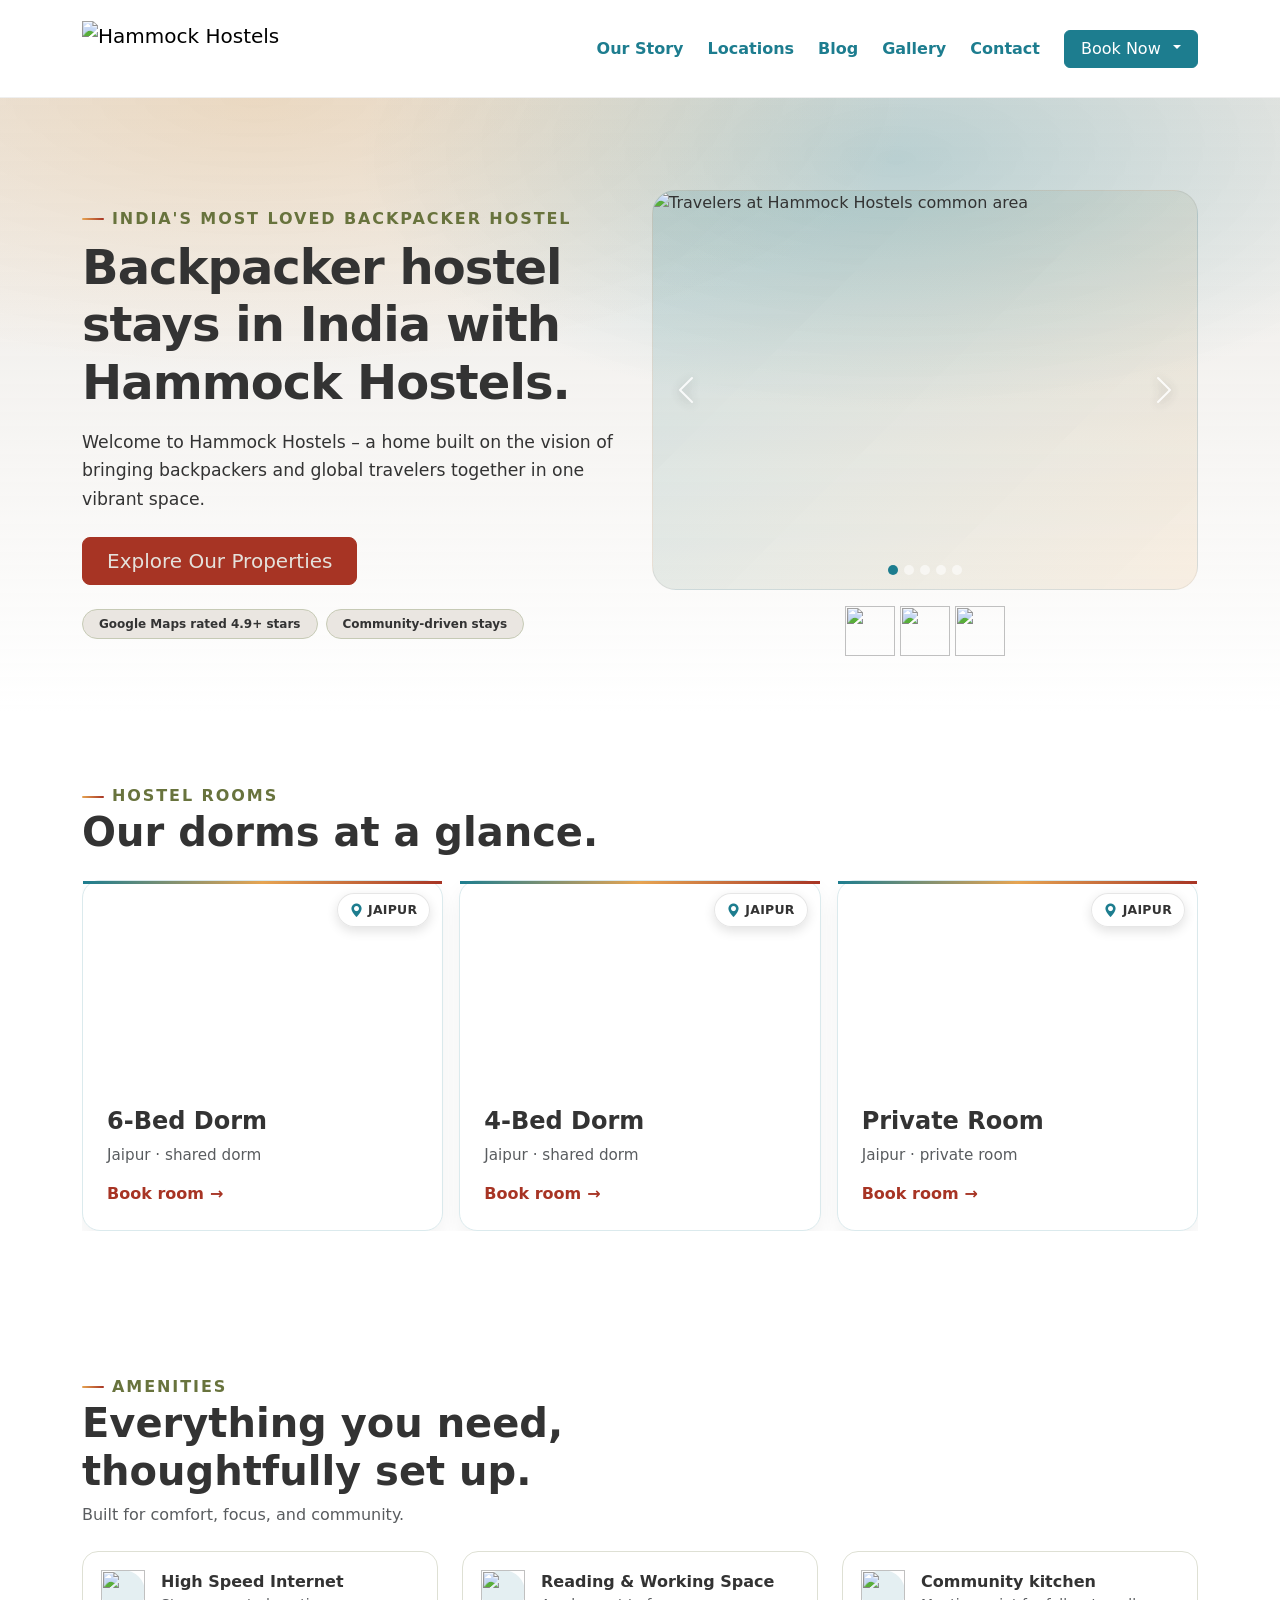
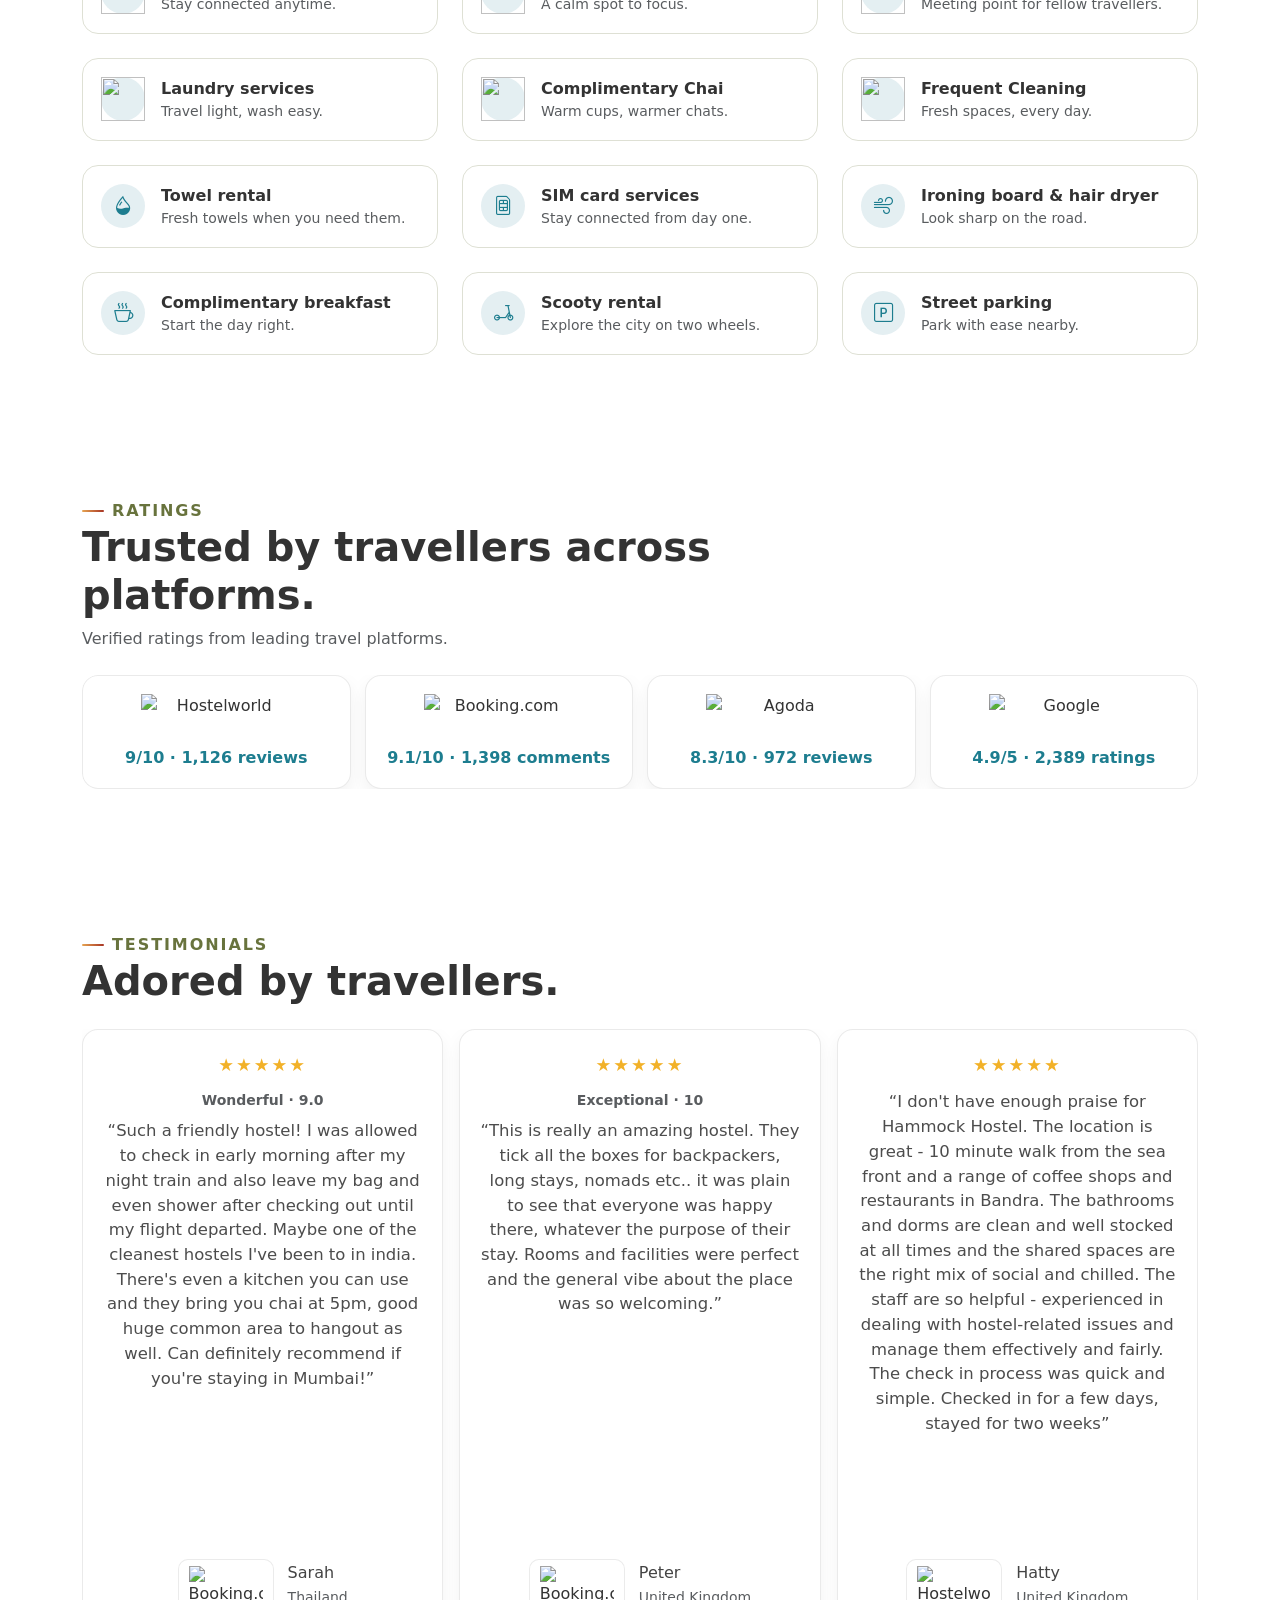
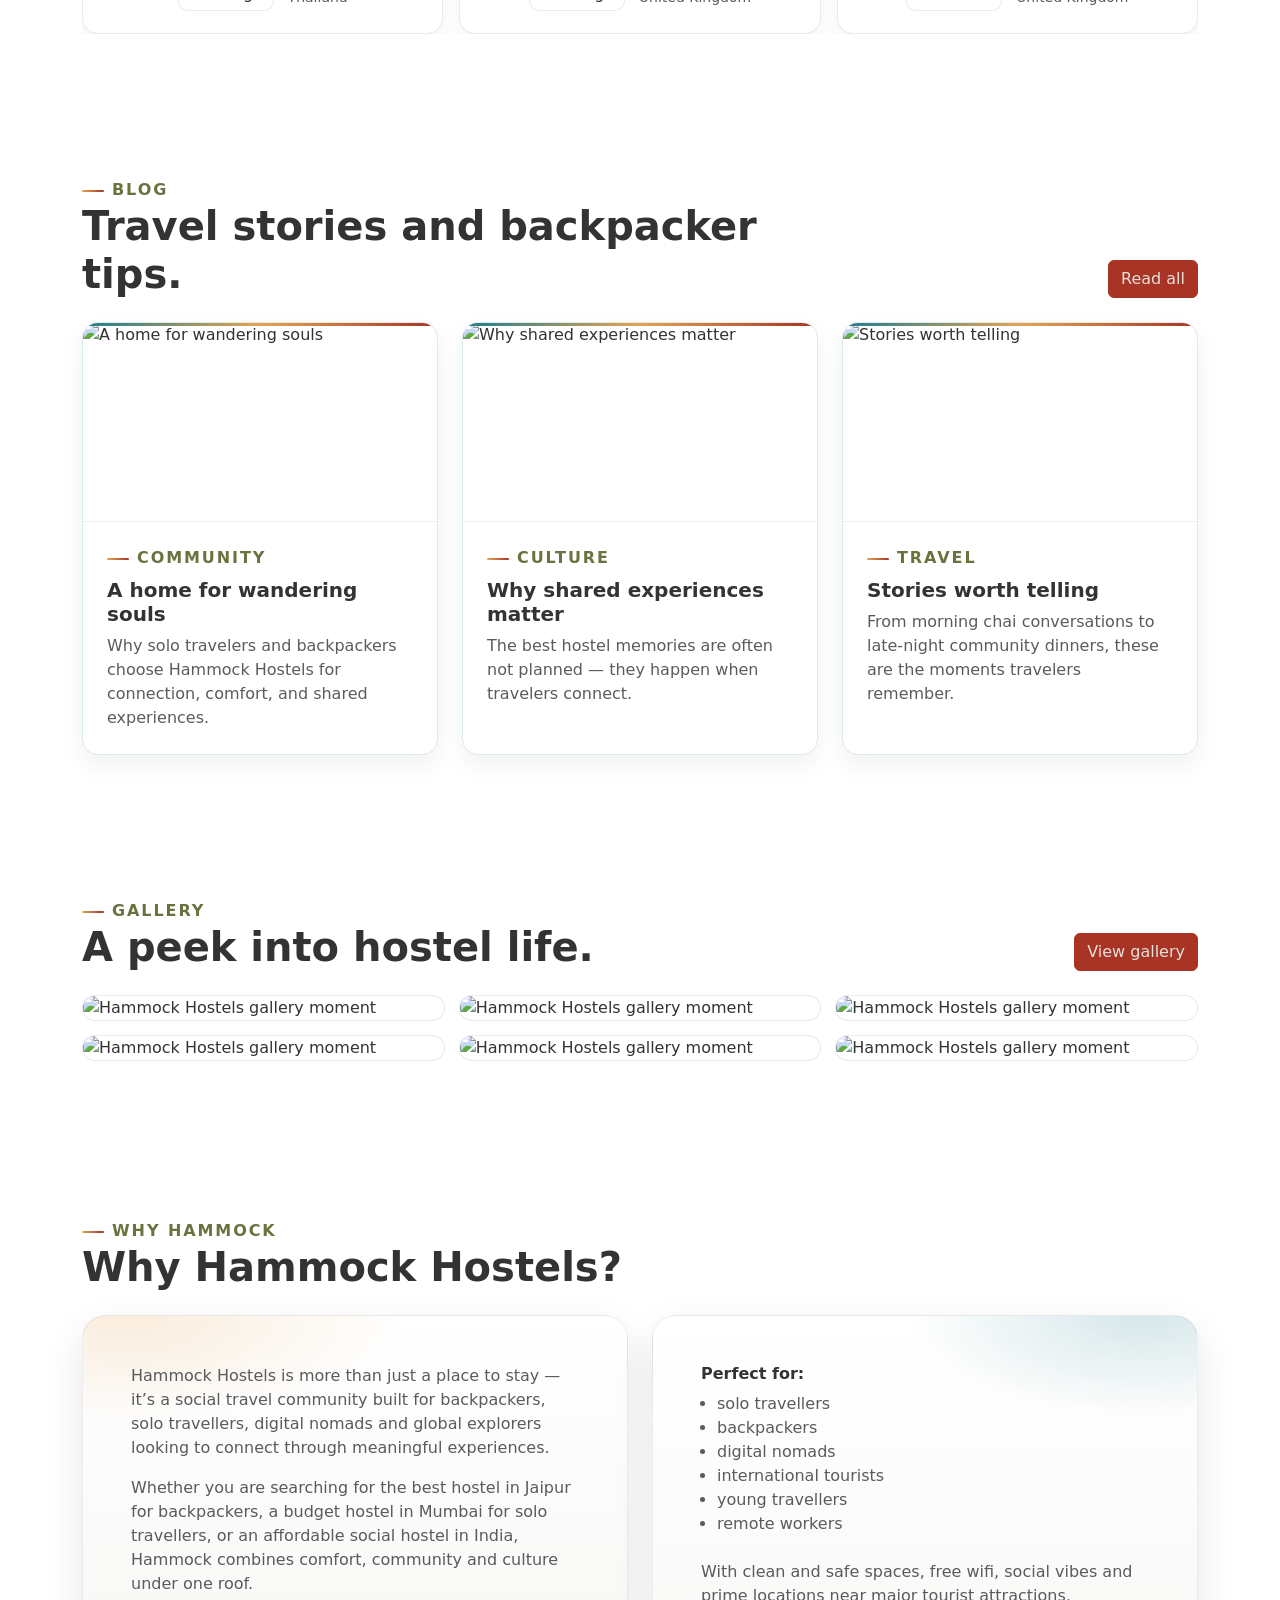
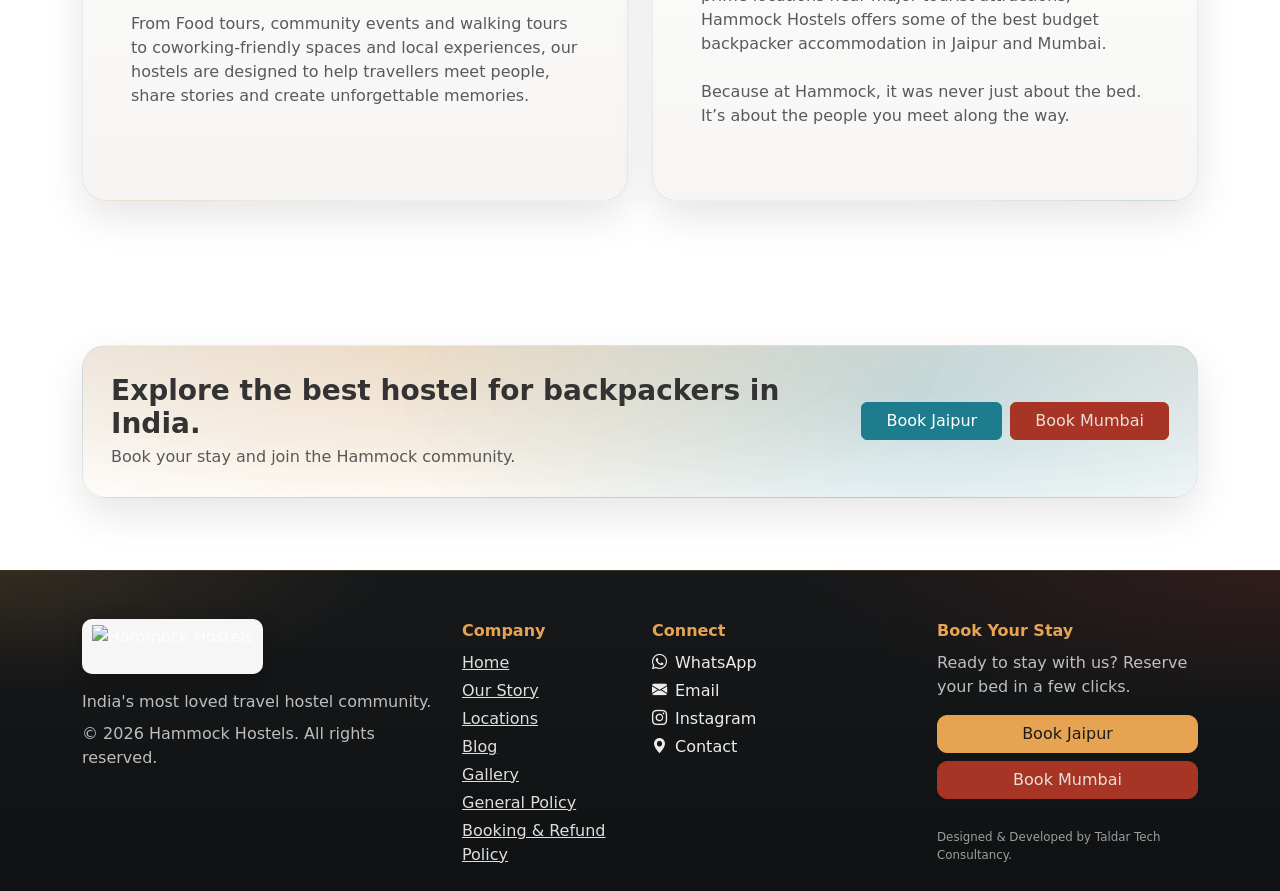
==== commit ad2e66b2: "Refactor testimonial section in index.html by removing hardcoded testimonials and integrating dynami" ====
--- a/index.html
+++ b/index.html
@@ -445,156 +445,7 @@
           </div>
         </div>
         <div class="testimonial-slider" data-testimonial-slider>
-          <div class="testimonial-track">
-            <!-- <article class="testimonial-slide">
-              <div class="testimonial-card h-100">
-                <div class="testimonial-stars" aria-hidden="true">★★★★★</div>
-                <p class="testimonial-rating small fw-semibold text-muted mb-2">Exceptional · 10</p>
-                <p class="testimonial-quote mb-4">&ldquo;Staying at HammockHostels was honestly one of the warmest hostel experiences I've had. The staff, especially Arjun, was extremely friendly and welcoming. What I loved most was that he treated every guest with the same kindness and patience, making everyone feel comfortable and at home. Being a Malayali myself, I felt even more at ease talking with him 😊 The atmosphere of the hostel was very peaceful and calm, something I didn't expect in a busy place like Bandra. Considering the price and the location, the facilities they provide are truly commendable. I genuinely don't think you can find such a comfortable and well-maintained hostel this easily in areas like Bandra or Khar at this rate. Even though I chose a mixed dorm, I never faced any discomfort. All the hostel mates were decent, pleasant, respectful, and cooperative. I also really liked the common spaces — especially the area near the kitchen where people can chill or smoke, and the little library corner which gave such a cozy vibe 📚 Overall, the place felt very warm and welcoming, and even my cousins enjoyed their stay a lot. Definitely recommended for travellers looking for a peaceful and friendly stay in Mumbai ❤️its safe for solo woman travellers as well.&rdquo;</p>
-                <div class="testimonial-person">
-                  <span class="testimonial-avatar">IL</span>
-                  <div class="text-start">
-                    <span class="testimonial-name d-block">Ila</span>
-                    <span class="small text-muted">India · Booking.com</span>
-                  </div>
-                </div>
-              </div>
-            </article> -->
-            <article class="testimonial-slide">
-              <div class="testimonial-card h-100">
-                <div class="testimonial-stars" aria-hidden="true">★★★★★</div>
-                <p class="testimonial-rating small fw-semibold text-muted mb-2">Wonderful · 9.0</p>
-                <p class="testimonial-quote mb-4">&ldquo;Such a friendly hostel! I was allowed to check in early morning after my night train and also leave my bag and even shower after checking out until my flight departed. Maybe one of the cleanest hostels I've been to in india. There's even a kitchen you can use and they bring you chai at 5pm, good huge common area to hangout as well. Can definitely recommend if you're staying in Mumbai!&rdquo;</p>
-                <div class="testimonial-person">
-                  <span class="testimonial-avatar">SA</span>
-                  <div class="text-start">
-                    <span class="testimonial-name d-block">Sarah</span>
-                    <span class="small text-muted">Thailand · Booking.com</span>
-                  </div>
-                </div>
-              </div>
-            </article>
-            <article class="testimonial-slide">
-              <div class="testimonial-card h-100">
-                <div class="testimonial-stars" aria-hidden="true">★★★★★</div>
-                <p class="testimonial-rating small fw-semibold text-muted mb-2">Exceptional · 10</p>
-                <p class="testimonial-quote mb-4">&ldquo;This is really an amazing hostel. They tick all the boxes for backpackers, long stays, nomads etc.. it was plain to see that everyone was happy there, whatever the purpose of their stay. Rooms and facilities were perfect and the general vibe about the place was so welcoming.&rdquo;</p>
-                <div class="testimonial-person">
-                  <span class="testimonial-avatar">PE</span>
-                  <div class="text-start">
-                    <span class="testimonial-name d-block">Peter</span>
-                    <span class="small text-muted">UK · Booking.com</span>
-                  </div>
-                </div>
-              </div>
-            </article>
-            <article class="testimonial-slide">
-              <div class="testimonial-card h-100">
-                <div class="testimonial-stars" aria-hidden="true">★★★★★</div>
-                <p class="testimonial-quote mb-4">&ldquo;I don't have enough praise for Hammock Hostel. The location is great - 10 minute walk from the sea front and a range of coffee shops and restaurants in Bandra. The bathrooms and dorms are clean and well stocked at all times and the shared spaces are the right mix of social and chilled. The staff are so helpful - experienced in dealing with hostel-related issues and manage them effectively and fairly. The check in process was quick and simple. Checked in for a few days, stayed for two weeks&rdquo;</p>
-                <div class="testimonial-person">
-                  <span class="testimonial-avatar">HA</span>
-                  <div class="text-start">
-                    <span class="testimonial-name d-block">Hatty</span>
-                    <span class="small text-muted">UK · Hostelworld</span>
-                  </div>
-                </div>
-              </div>
-            </article>
-            <article class="testimonial-slide">
-              <div class="testimonial-card h-100">
-                <div class="testimonial-stars" aria-hidden="true">★★★★★</div>
-                <p class="testimonial-quote mb-4">&ldquo;I wanted to stay for 2 nights and ended up staying for almost two weeks. It's been great. Really felt like a home. The communal area is quite big so you can chill there and always meet people: travelers, locals and people working from there. On my way back, I'll definitely book another night.&rdquo;</p>
-                <div class="testimonial-person">
-                  <span class="testimonial-avatar">MA</span>
-                  <div class="text-start">
-                    <span class="testimonial-name d-block">Maurice</span>
-                    <span class="small text-muted">Germany · Hostelworld</span>
-                  </div>
-                </div>
-              </div>
-            </article>
-            <article class="testimonial-slide">
-              <div class="testimonial-card h-100">
-                <div class="testimonial-stars" aria-hidden="true">★★★★★</div>
-                <p class="testimonial-rating small fw-semibold text-muted mb-2">Excellent Stay · 5</p>
-                <p class="testimonial-quote mb-4">&ldquo;It was really homely and accommodating and the environment in the hostel is quite good and open. I reached before check-in time early in the morning and they provided me space for waiting till checkin and even provided breakfast. Overall it was a good experience.&rdquo;</p>
-                <div class="testimonial-person">
-                  <span class="testimonial-avatar">BI</span>
-                  <div class="text-start">
-                    <span class="testimonial-name d-block">Bibek</span>
-                    <span class="small text-muted">India · Mmt</span>
-                  </div>
-                </div>
-              </div>
-            </article>
-            <article class="testimonial-slide">
-              <div class="testimonial-card h-100">
-                <div class="testimonial-stars" aria-hidden="true">★★★★★</div>
-                <p class="testimonial-quote mb-4">&ldquo;One of my best hostel experiences. I spent there two weeks although I only booked 2 days initially. It's great to meet people to actually spend time and explore the city with. The hostel is spotless and the staff super friendly and helpful. I came back to Mumbai and of course checked in here again.&rdquo;</p>
-                <div class="testimonial-person">
-                  <span class="testimonial-avatar">MO</span>
-                  <div class="text-start">
-                    <span class="testimonial-name d-block">Mortiz</span>
-                    <span class="small text-muted">Germany · Google</span>
-                  </div>
-                </div>
-              </div>
-            </article>
-            <!-- <article class="testimonial-slide">
-              <div class="testimonial-card h-100">
-                <div class="testimonial-stars" aria-hidden="true">★★★★★</div>
-                <p class="testimonial-rating small fw-semibold text-muted mb-2">Fantastic place, definitely recommended</p>
-                <p class="testimonial-quote mb-4">&ldquo;I had a fantastic stay at Hammocks Jaipur, a new and beautifully designed hostel in the city. The property is clean, modern, and thoughtfully laid out, with cozy dorms, relaxing common areas, and a great social vibe. One of the biggest plus points was their early check-in, which made my arrival smooth and hassle-free. What truly stood out was the hospitality—the staff was incredibly warm, helpful, and welcoming, always ready with local tips and a smile. The location is convenient yet peaceful, making it easy to explore Jaipur and return to a relaxing space. Highly recommend Hammocks Jaipur for anyone looking for comfort, community, and great service at an affordable price!&rdquo;</p>
-                <div class="testimonial-person">
-                  <span class="testimonial-avatar">HR</span>
-                  <div class="text-start">
-                    <span class="testimonial-name d-block">Hrishikesh</span>
-                    <span class="small text-muted">India · Booking.com</span>
-                  </div>
-                </div>
-              </div>
-            </article> -->
-            <article class="testimonial-slide">
-              <div class="testimonial-card h-100">
-                <div class="testimonial-stars" aria-hidden="true">★★★★★</div>
-                <p class="testimonial-quote mb-4">&ldquo;Awesome location and premise. Great hosts and the hostel was very clean and tidy. Highly recommend the local guided tours at the hostel and all the social events. Great to meet fellow travellers and have fun socialising. They also do evening Chai's on the house! Thanks for an amazing hospitality, Hammock! Will be visiting again!recommend it if you are looking for a good place to spend a few days in Jaipur and visit the main attractions - the hostel is located between the city center and the Amber fort.&rdquo;</p>
-                <div class="testimonial-person">
-                  <span class="testimonial-avatar">NI</span>
-                  <div class="text-start">
-                    <span class="testimonial-name d-block">Nick</span>
-                    <span class="small text-muted">New Zealand · Hostelworld</span>
-                  </div>
-                </div>
-              </div>
-            </article>
-            <article class="testimonial-slide">
-              <div class="testimonial-card h-100">
-                <div class="testimonial-stars" aria-hidden="true">★★★★★</div>
-                <p class="testimonial-quote mb-4">&ldquo;I had a wonderful stay at this hostel. The atmosphere was very friendly and welcoming, making it easy to meet other travelers. The rooms and common areas were clean, comfortable, and well maintained. The staff were extremely helpful and always ready to assist with recommendations and any questions. The location is also very convenient, close to many attractions, cafes, and transport options, which made exploring the city easy. Overall, it's a great place for travelers looking for a comfortable, social, and budget-friendly stay. I would definitely recommend it and would love to stay here again🤍&rdquo;</p>
-                <div class="testimonial-person">
-                  <span class="testimonial-avatar">ND</span>
-                  <div class="text-start">
-                    <span class="testimonial-name d-block">Nida</span>
-                    <span class="small text-muted">India · Google</span>
-                  </div>
-                </div>
-              </div>
-            </article>
-            <article class="testimonial-slide">
-              <div class="testimonial-card h-100">
-                <div class="testimonial-stars" aria-hidden="true">★★★★★</div>
-                <p class="testimonial-quote mb-4">&ldquo;Comfortable stay, aesthetic property, and well-maintained rooms. The staff was very good, polite, and highly cooperative. Overall, a smooth and pleasant experience.&rdquo;</p>
-                <div class="testimonial-person">
-                  <span class="testimonial-avatar">SN</span>
-                  <div class="text-start">
-                    <span class="testimonial-name d-block">Sneha</span>
-                    <span class="small text-muted">India · MMT</span>
-                  </div>
-                </div>
-              </div>
-            </article>
-          </div>
+          <div class="testimonial-track"></div>
         </div>
       </div>
     </section>
--- a/assets/css/style.css
+++ b/assets/css/style.css
@@ -653,21 +653,21 @@
   display: flex;
   align-items: center;
   justify-content: center;
-  gap: 10px;
+  gap: 14px;
   margin-top: auto;
   width: 100%;
 }
 .testimonial-avatar{
-  width: 36px;
-  height: 36px;
-  border-radius: 999px;
-  display: inline-flex;
-  align-items: center;
-  justify-content: center;
-  font-size: .82rem;
-  font-weight: 700;
-  color: #fff;
-  background: linear-gradient(135deg, var(--color-primary), var(--color-rust));
+  width: auto;
+  min-width: 56px;
+  max-width: 96px;
+  height: 52px;
+  border-radius: 10px;
+  flex-shrink: 0;
+  object-fit: contain;
+  background: #fff;
+  padding: 6px 10px;
+  border: 1px solid rgba(0,0,0,.08);
 }
 .testimonial-name{
   font-weight: 500;
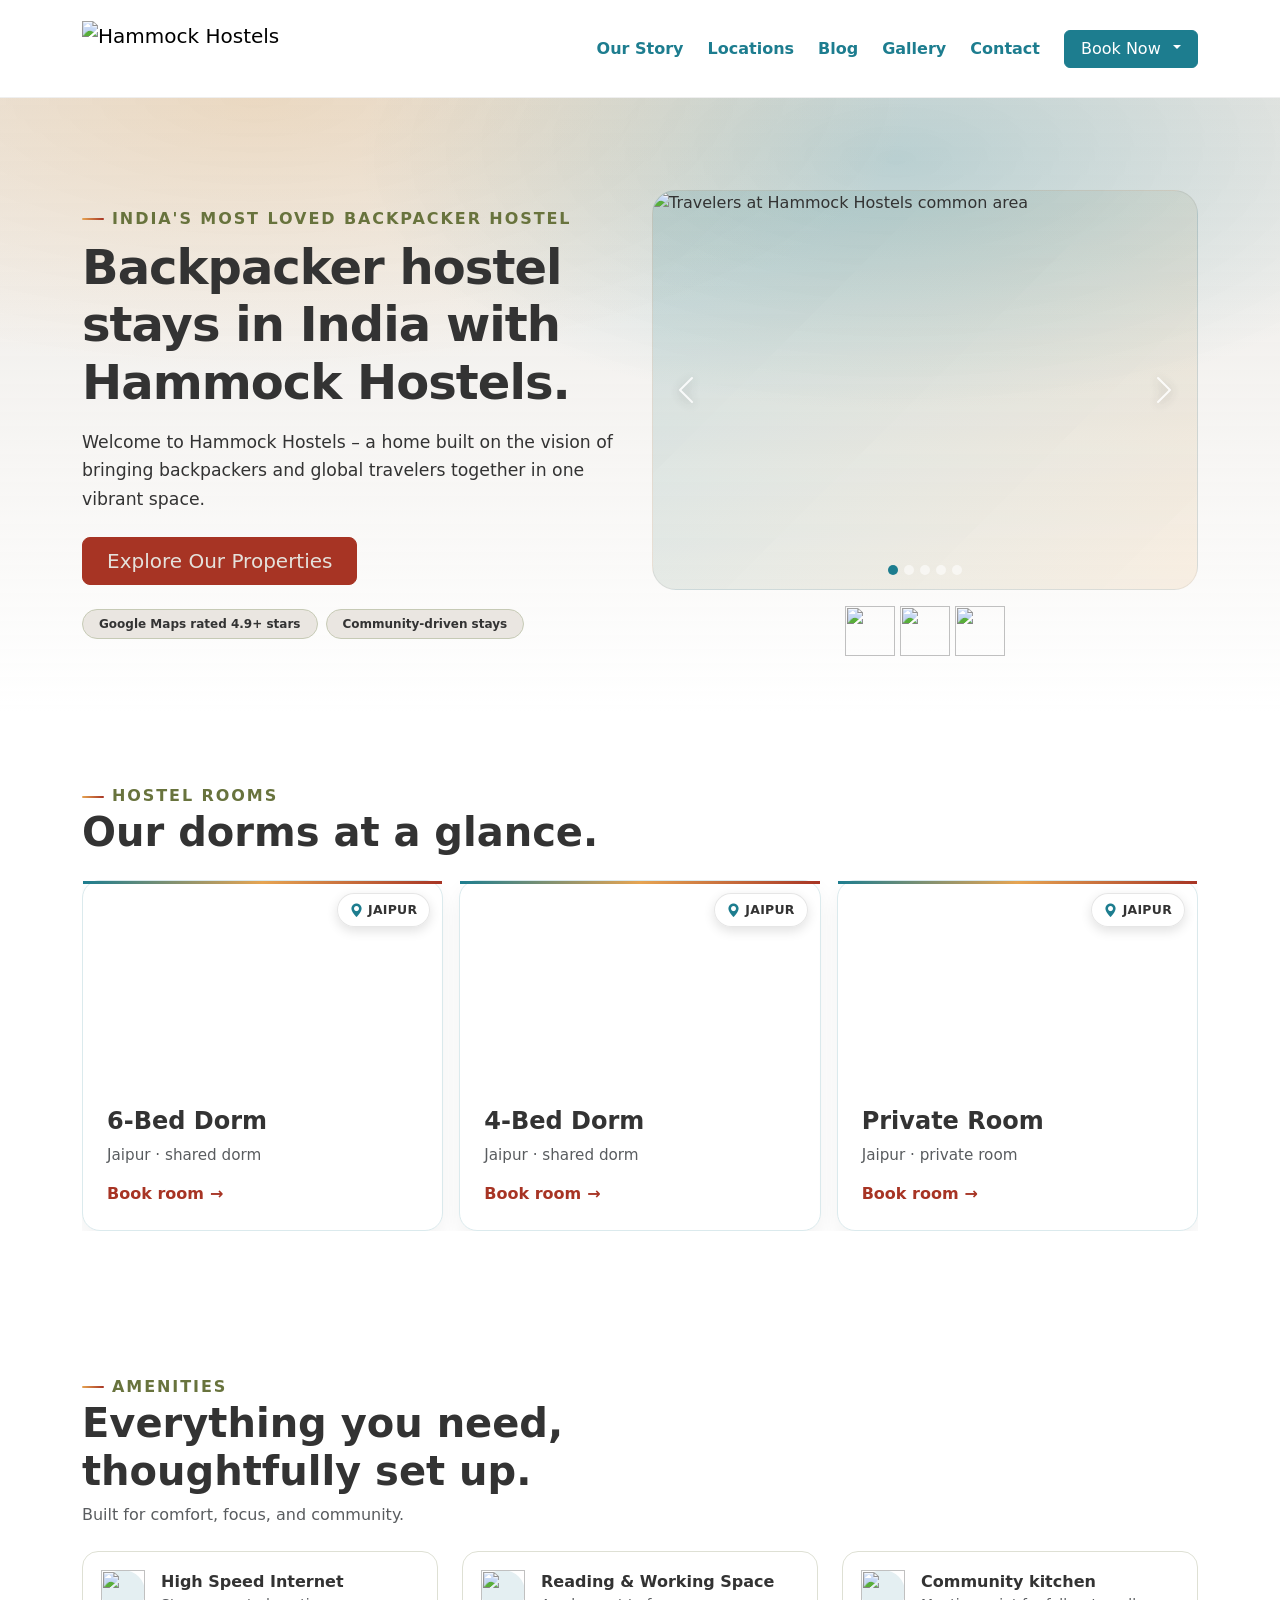
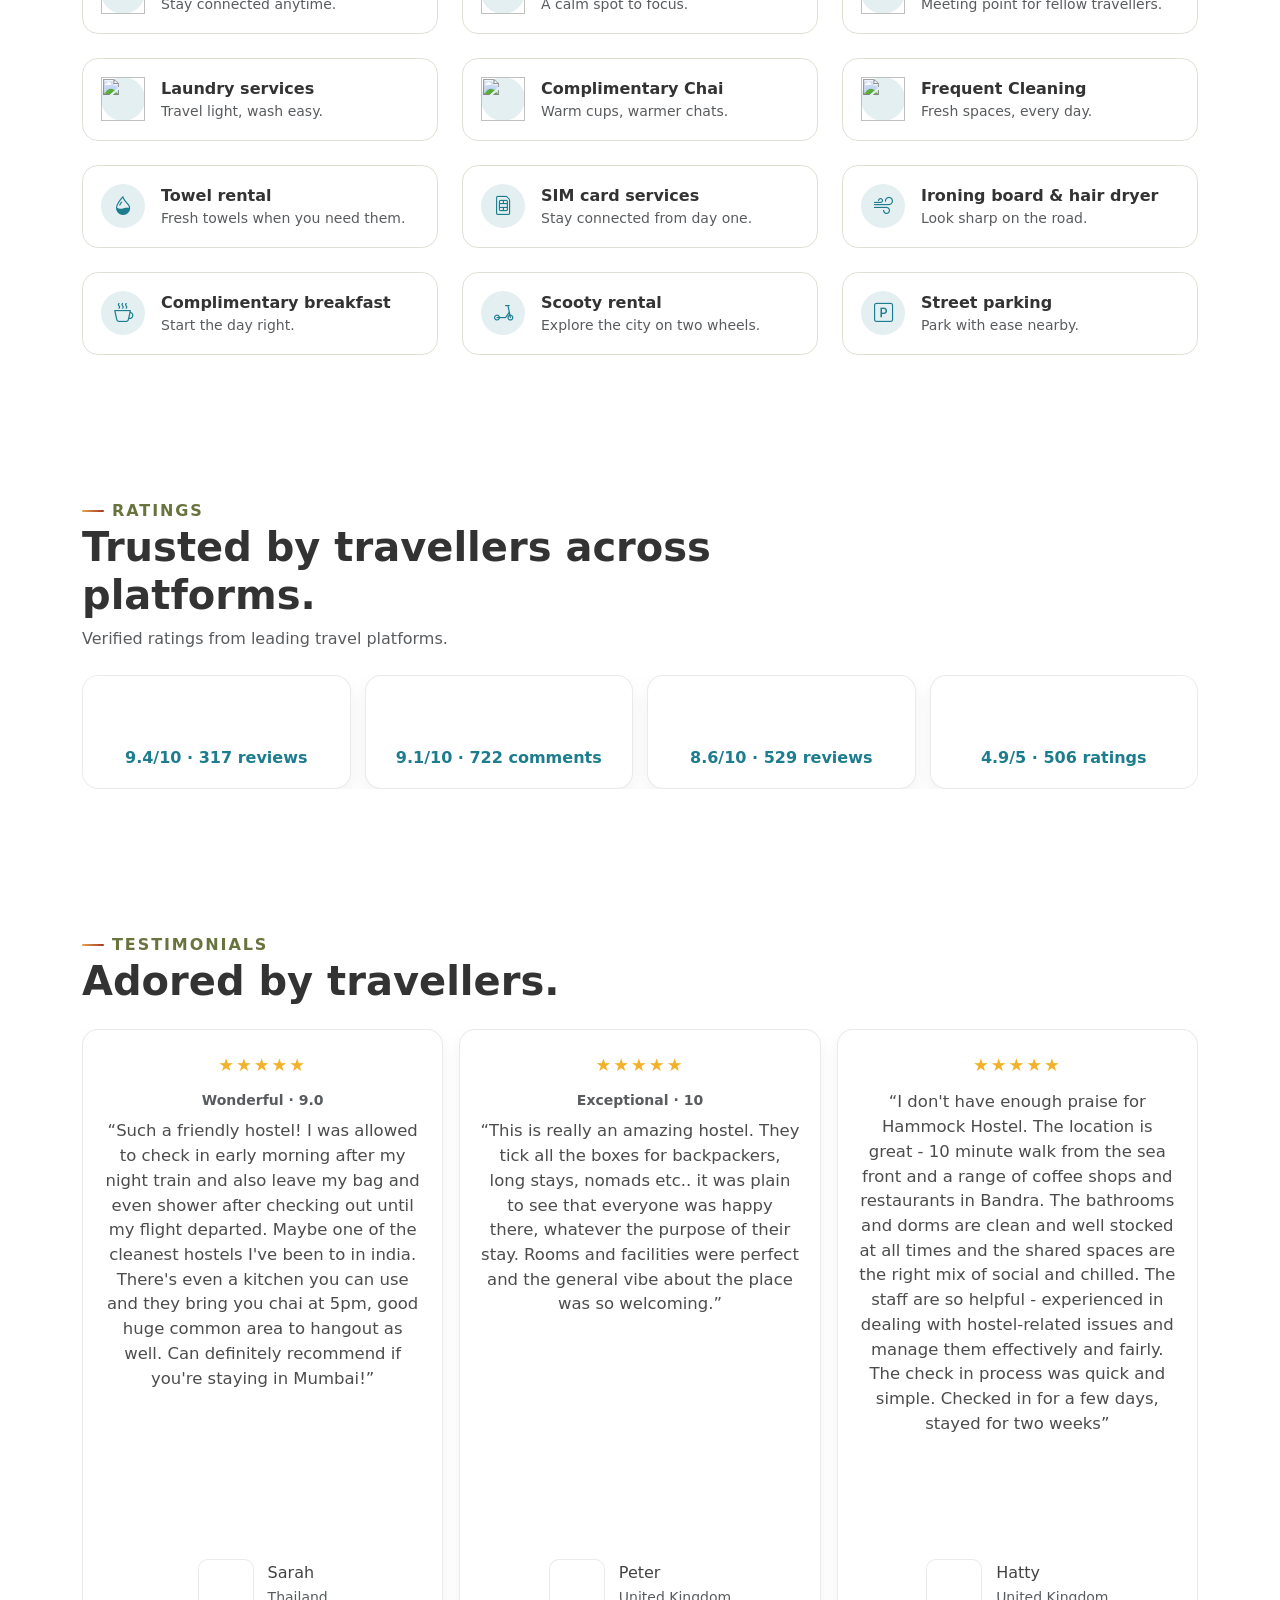
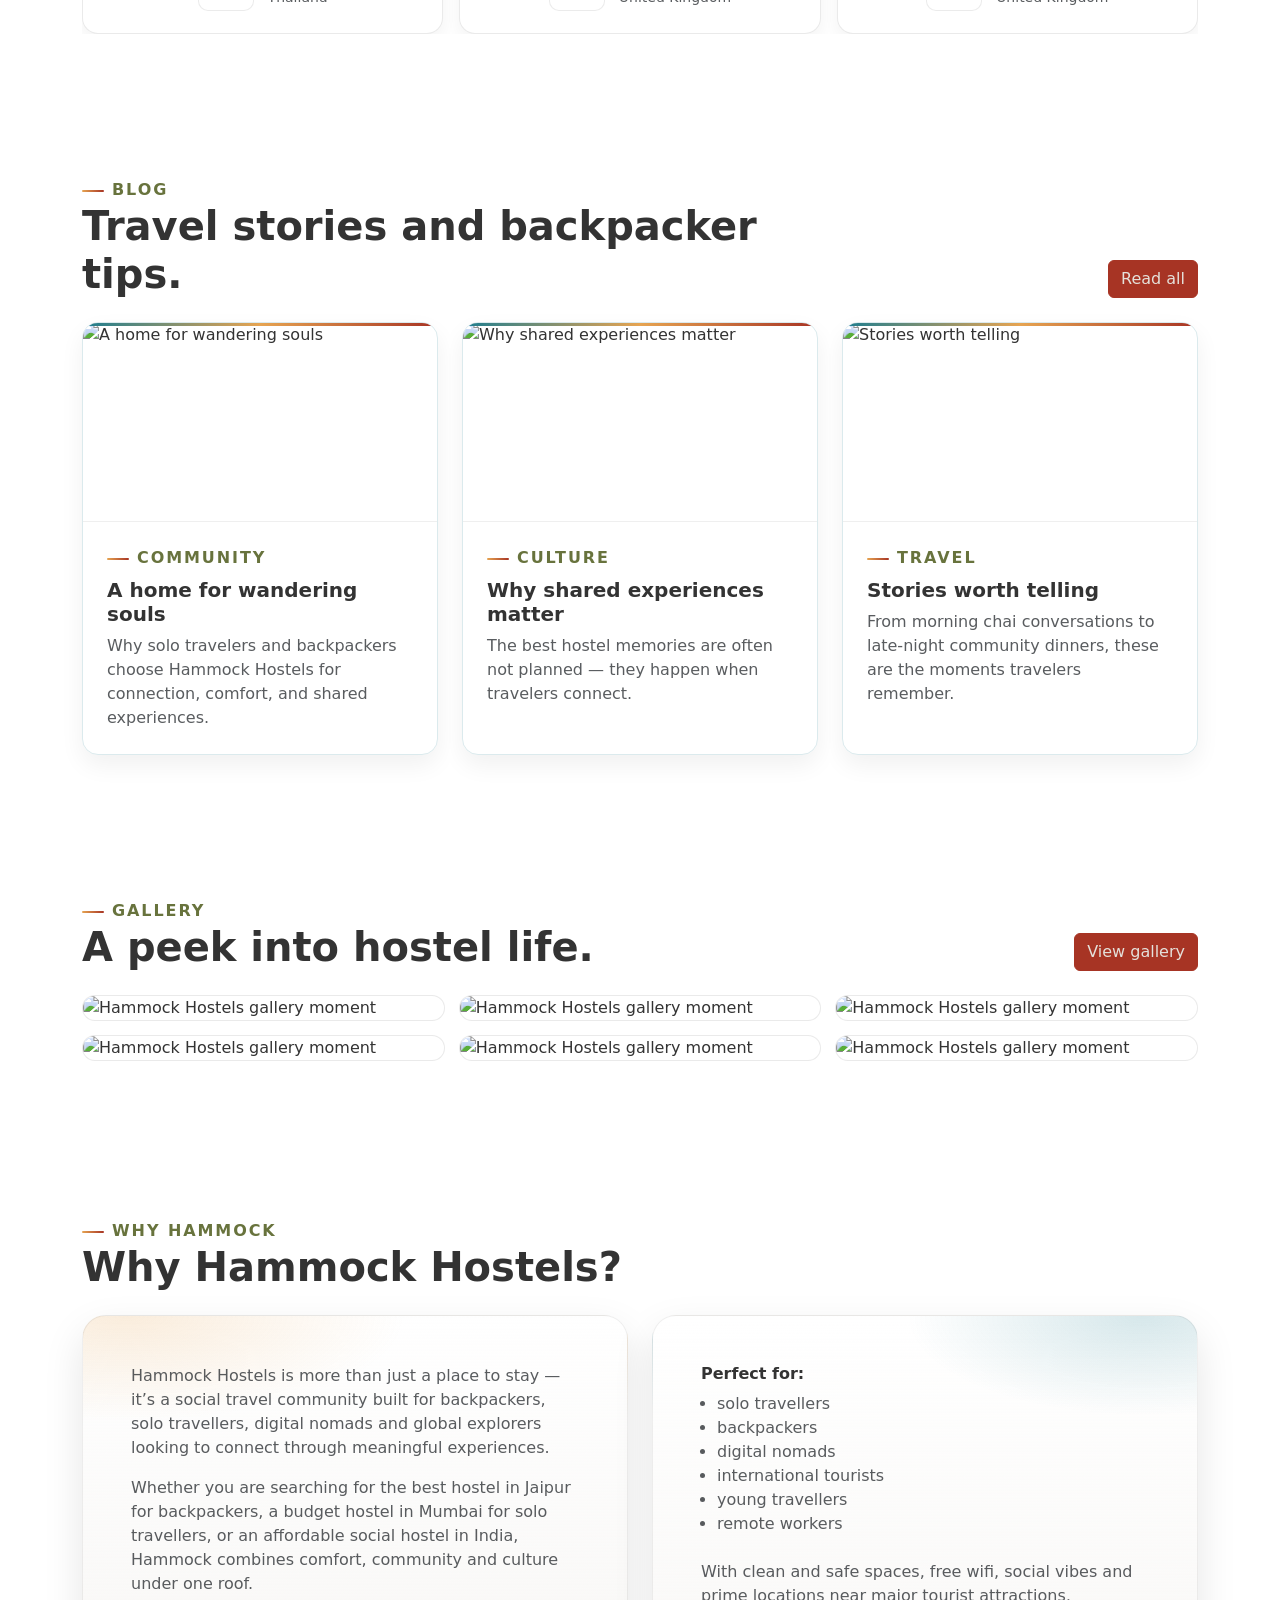
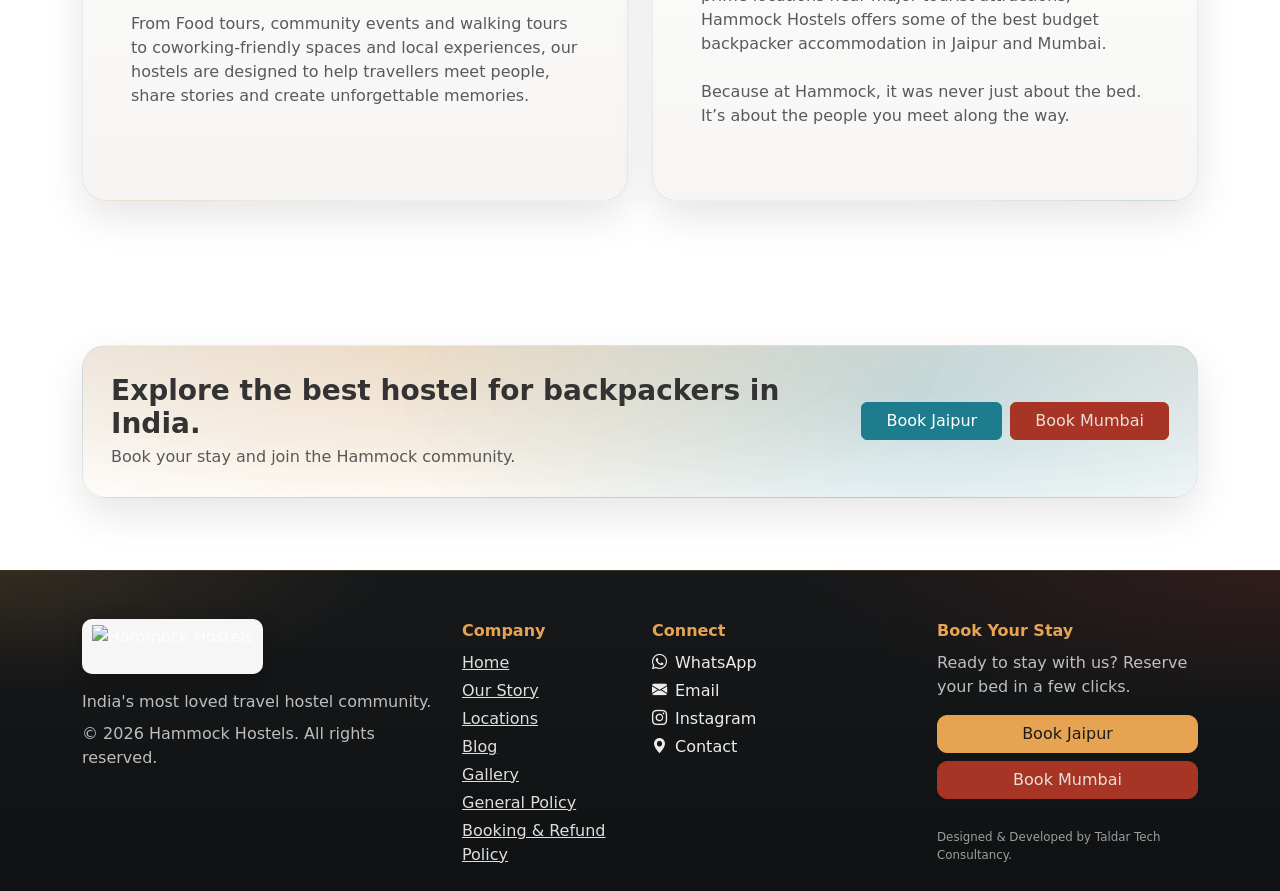
==== commit 3965b613: "Revise meta tags across multiple HTML files to enhance SEO and improve content relevance for Hammock" ====
--- a/index.html
+++ b/index.html
@@ -3,21 +3,22 @@
   <head>
     <meta charset="utf-8" />
     <meta name="viewport" content="width=device-width, initial-scale=1" />
-    <title>Hammock Hostels | Backpacker Hostel in India</title>
-    <meta name="description" content="Stay at Hammock Hostels in India for clean rooms, social spaces, fast Wi-Fi, and a vibrant backpacker community in Jaipur and Mumbai." />
+    <title>Hammock Hostels India | Affordable Social Hostel for Solo Backpackers</title>
+    <meta name="description" content="Hammock Hostels India offers affordable social hostel stays for solo travellers, backpackers, and digital nomads in Jaipur and Mumbai with fast Wi-Fi and community events." />
+    <meta name="keywords" content="Hammock Hostels India, affordable social hostel in India, hostel for solo backpackers in India, hostel for digital nomads in India, budget backpacker accommodation in India, best hostel chain in India, Jaipur hostel booking online, Mumbai hostel booking online" />
 
     <link rel="canonical" href="https://hammockhostels.com/" />
     <meta name="robots" content="index, follow" />
     <meta name="author" content="Hammock Hostels" />
-    <meta property="og:title" content="Hammock Hostels | Backpacker Hostel in India" />
-    <meta property="og:description" content="Stay at Hammock Hostels in India for clean rooms, social spaces, fast Wi-Fi, and a vibrant backpacker community in Jaipur and Mumbai." />
+    <meta property="og:title" content="Hammock Hostels India | Affordable Social Hostel for Solo Backpackers" />
+    <meta property="og:description" content="Hammock Hostels India offers affordable social hostel stays for solo travellers, backpackers, and digital nomads in Jaipur and Mumbai with fast Wi-Fi and community events." />
     <meta property="og:type" content="website" />
     <meta property="og:url" content="https://hammockhostels.com/index.html" />
     <meta property="og:image" content="https://hammockhostels.com/assets/logo/hammock-logo-without-letter.png" />
     <meta property="og:site_name" content="Hammock Hostels" />
     <meta name="twitter:card" content="summary_large_image" />
-    <meta name="twitter:title" content="Hammock Hostels | Backpacker Hostel in India" />
-    <meta name="twitter:description" content="Stay at Hammock Hostels in India for clean rooms, social spaces, fast Wi-Fi, and a vibrant backpacker community in Jaipur and Mumbai." />
+    <meta name="twitter:title" content="Hammock Hostels India | Affordable Social Hostel for Solo Backpackers" />
+    <meta name="twitter:description" content="Hammock Hostels India offers affordable social hostel stays for solo travellers, backpackers, and digital nomads in Jaipur and Mumbai with fast Wi-Fi and community events." />
     <meta name="twitter:image" content="https://hammockhostels.com/assets/logo/hammock-logo-without-letter.png" />
     <link rel="preload" as="image" href="assets/images/homepage-slider/07.webp" type="image/webp" />
 
--- a/assets/css/style.css
+++ b/assets/css/style.css
@@ -251,6 +251,93 @@
 }
 .hero-media:hover img{
   transform: scale(1.04);
+}
+.about-story-section{
+  padding-top: 52px;
+}
+.about-story-intro{
+  border-radius: var(--radius-lg);
+  border: 1px solid rgba(51,51,51,.1);
+  background: linear-gradient(160deg, #fff, rgba(248,245,239,.95));
+  box-shadow: 0 14px 34px rgba(0,0,0,.08);
+  padding: 28px 24px;
+}
+.about-story-pillars{
+  display: flex;
+  flex-wrap: wrap;
+  gap: 10px;
+}
+.about-story-pill{
+  display: inline-flex;
+  align-items: center;
+  border-radius: 999px;
+  border: 1px solid rgba(29,125,143,.22);
+  background: rgba(29,125,143,.08);
+  color: var(--color-primary);
+  font-size: .82rem;
+  font-weight: 600;
+  line-height: 1;
+  padding: 9px 12px;
+}
+.about-story-timeline{
+  display: grid;
+  gap: 14px;
+}
+.about-story-step{
+  position: relative;
+  border-radius: var(--radius-md);
+  border: 1px solid rgba(51,51,51,.1);
+  background: #fff;
+  box-shadow: 0 10px 24px rgba(0,0,0,.06);
+  padding: 20px 20px 20px 26px;
+}
+.about-story-step::before{
+  content: "";
+  position: absolute;
+  left: 12px;
+  top: 18px;
+  bottom: 18px;
+  width: 3px;
+  border-radius: 999px;
+  background: linear-gradient(180deg, var(--color-primary), var(--color-rust));
+}
+.about-values-wrap{
+  border-radius: var(--radius-lg);
+  background: linear-gradient(180deg, rgba(29,125,143,.06), rgba(230,164,82,.08));
+  border: 1px solid rgba(51,51,51,.1);
+  padding: 22px;
+}
+.about-value-card{
+  border-radius: var(--radius-md);
+  border: 1px solid rgba(51,51,51,.1);
+  background: rgba(255,255,255,.95);
+  box-shadow: 0 10px 24px rgba(0,0,0,.05);
+  padding: 20px;
+}
+.about-value-icon{
+  width: 42px;
+  height: 42px;
+  border-radius: 10px;
+  display: inline-flex;
+  align-items: center;
+  justify-content: center;
+  background: rgba(29,125,143,.12);
+  color: var(--color-primary);
+  font-size: 1.12rem;
+  margin-bottom: 12px;
+}
+@media (max-width: 991.98px){
+  .about-story-intro{
+    padding: 24px 20px;
+  }
+}
+@media (max-width: 575.98px){
+  .about-story-step{
+    padding: 18px 16px 18px 24px;
+  }
+  .about-values-wrap{
+    padding: 16px;
+  }
 }
 .hero-media-carousel{
   position: relative;
@@ -1403,3 +1490,7 @@
   }
 }
 
+.width-fit-content{
+  width: -moz-fit-content !important;
+  width: fit-content !important;
+}
